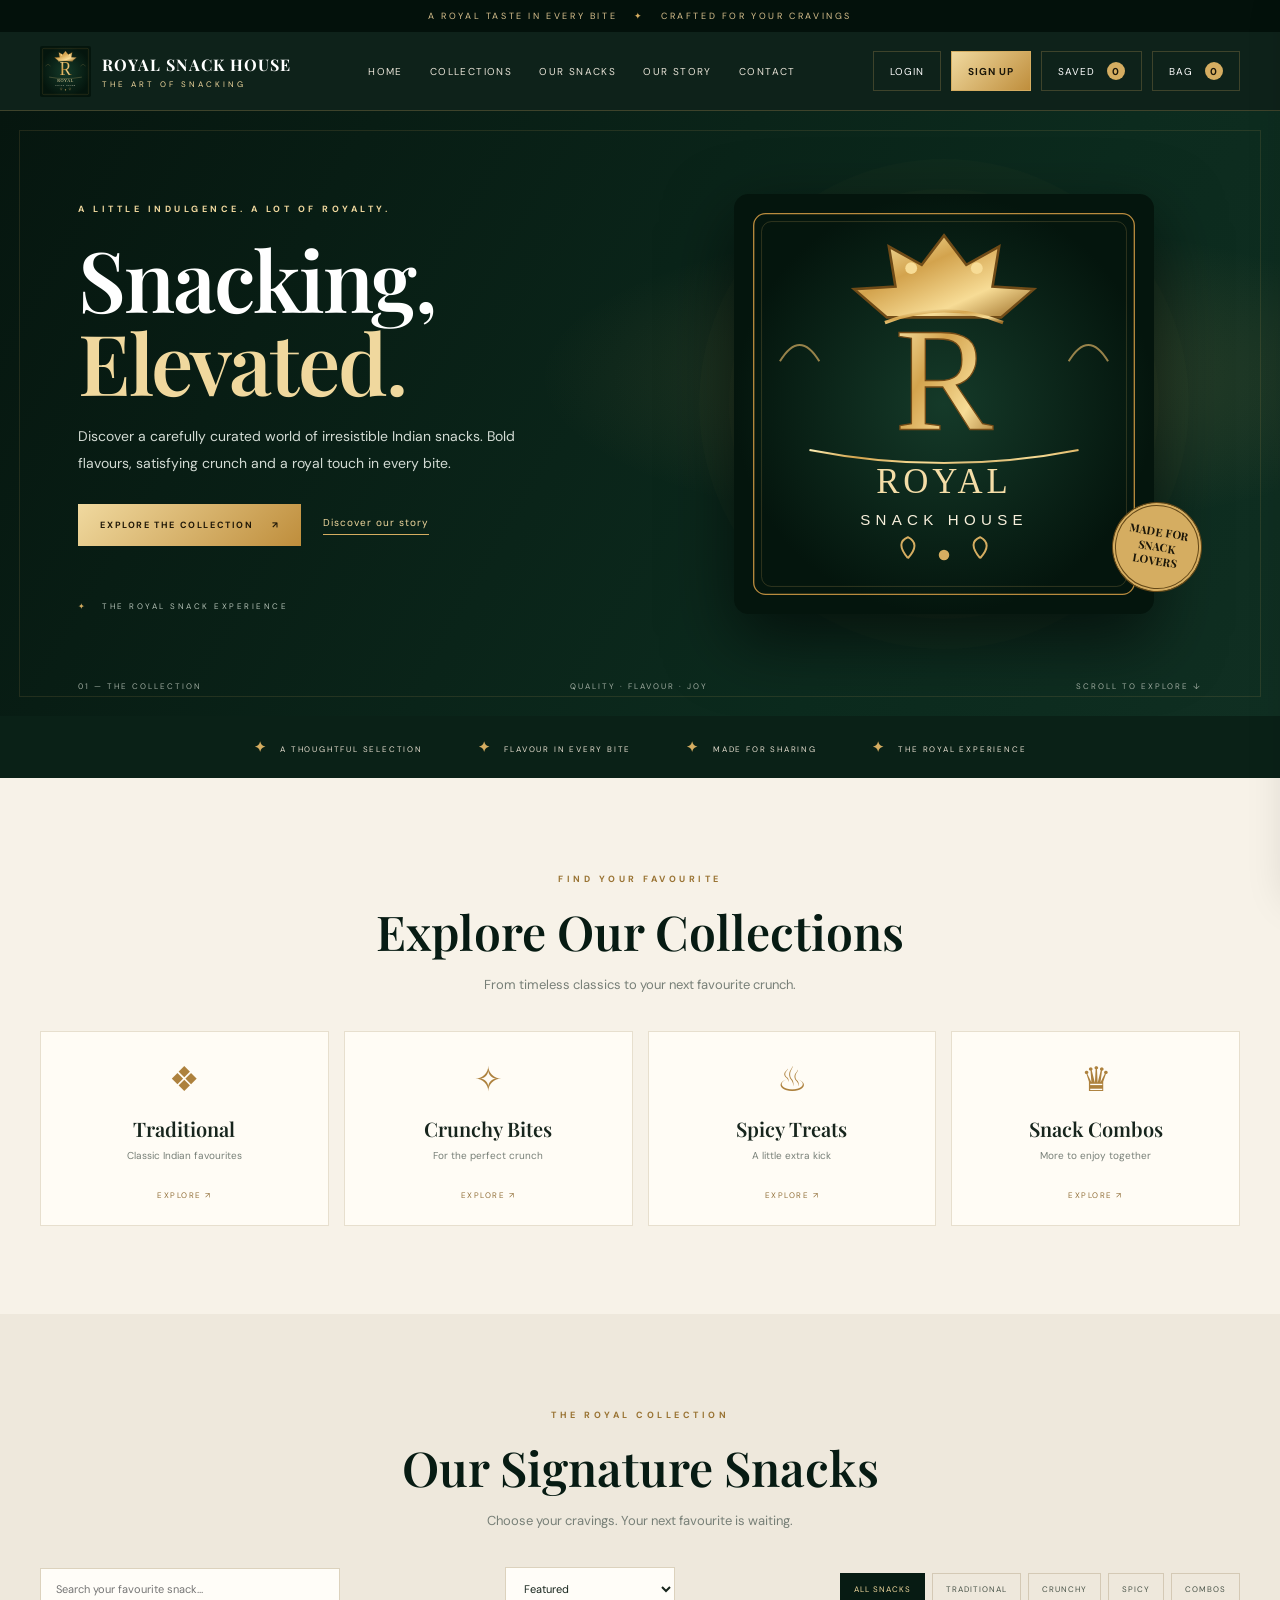
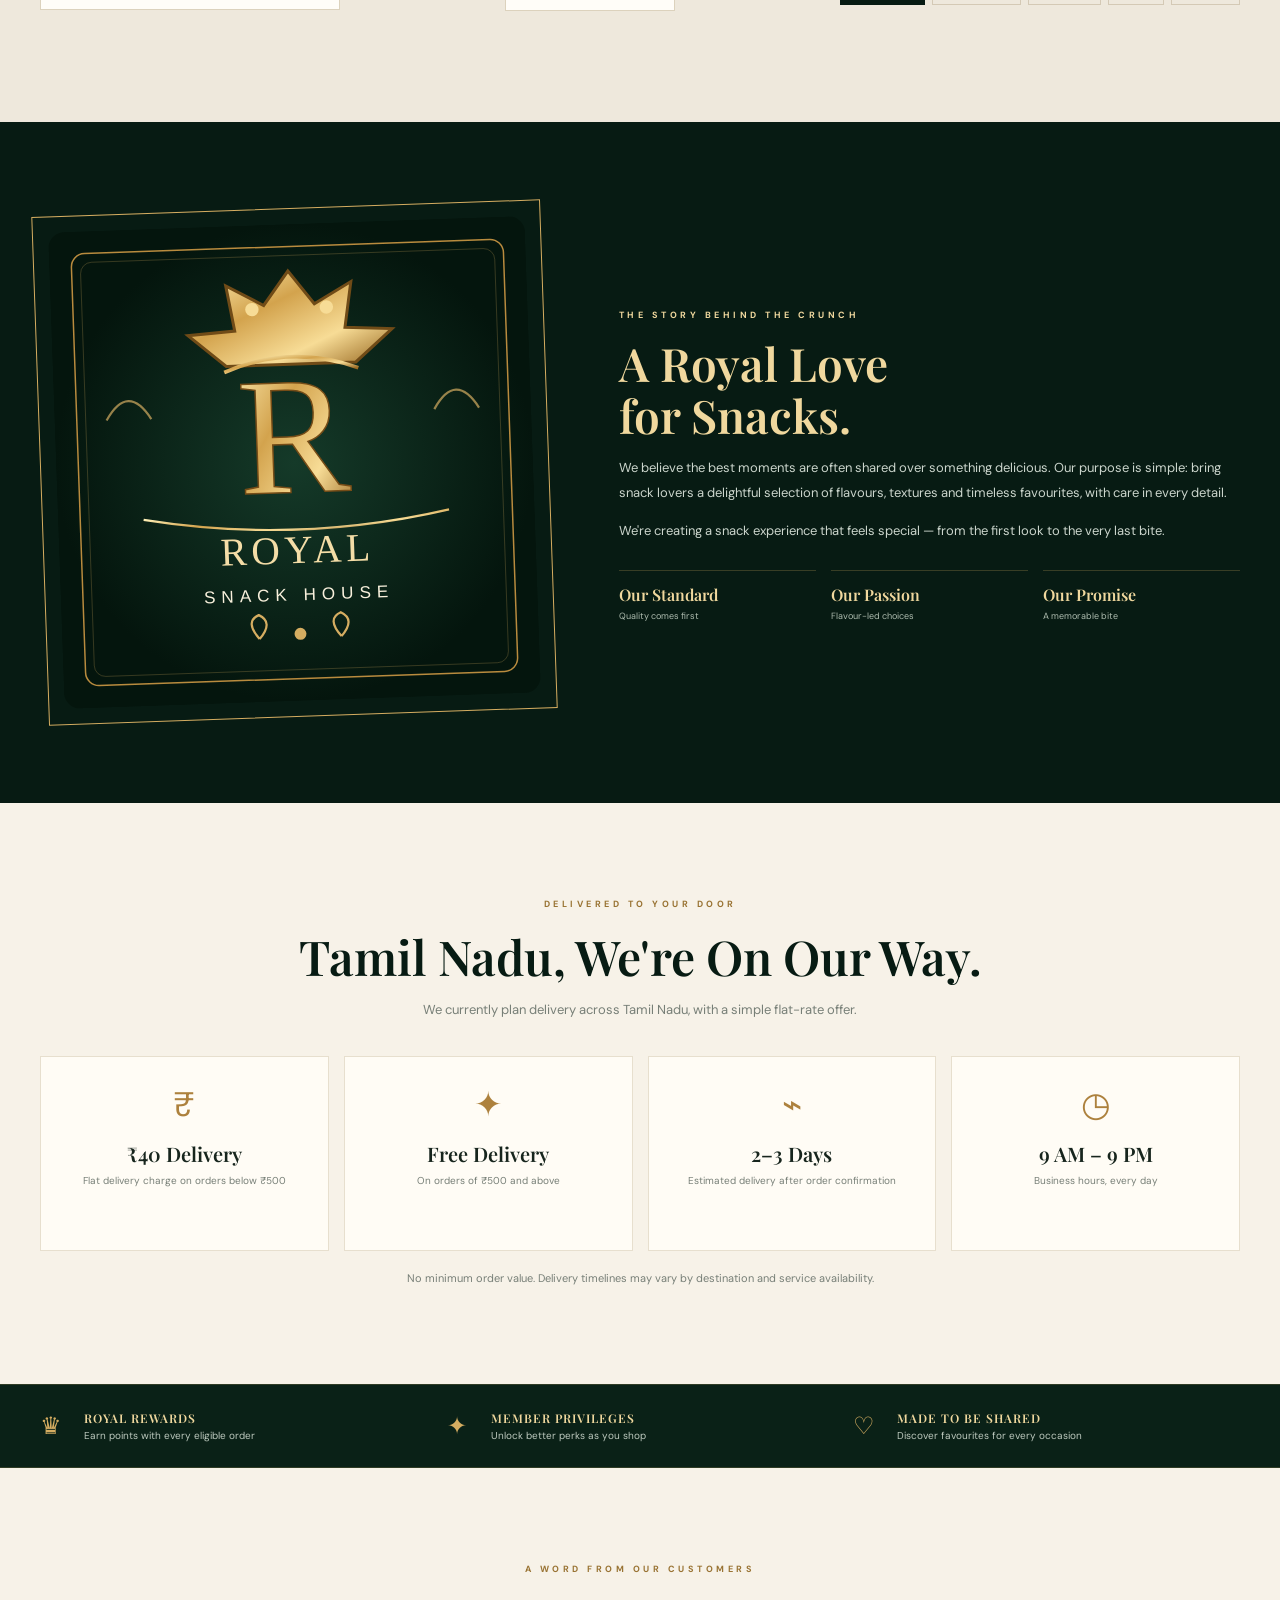
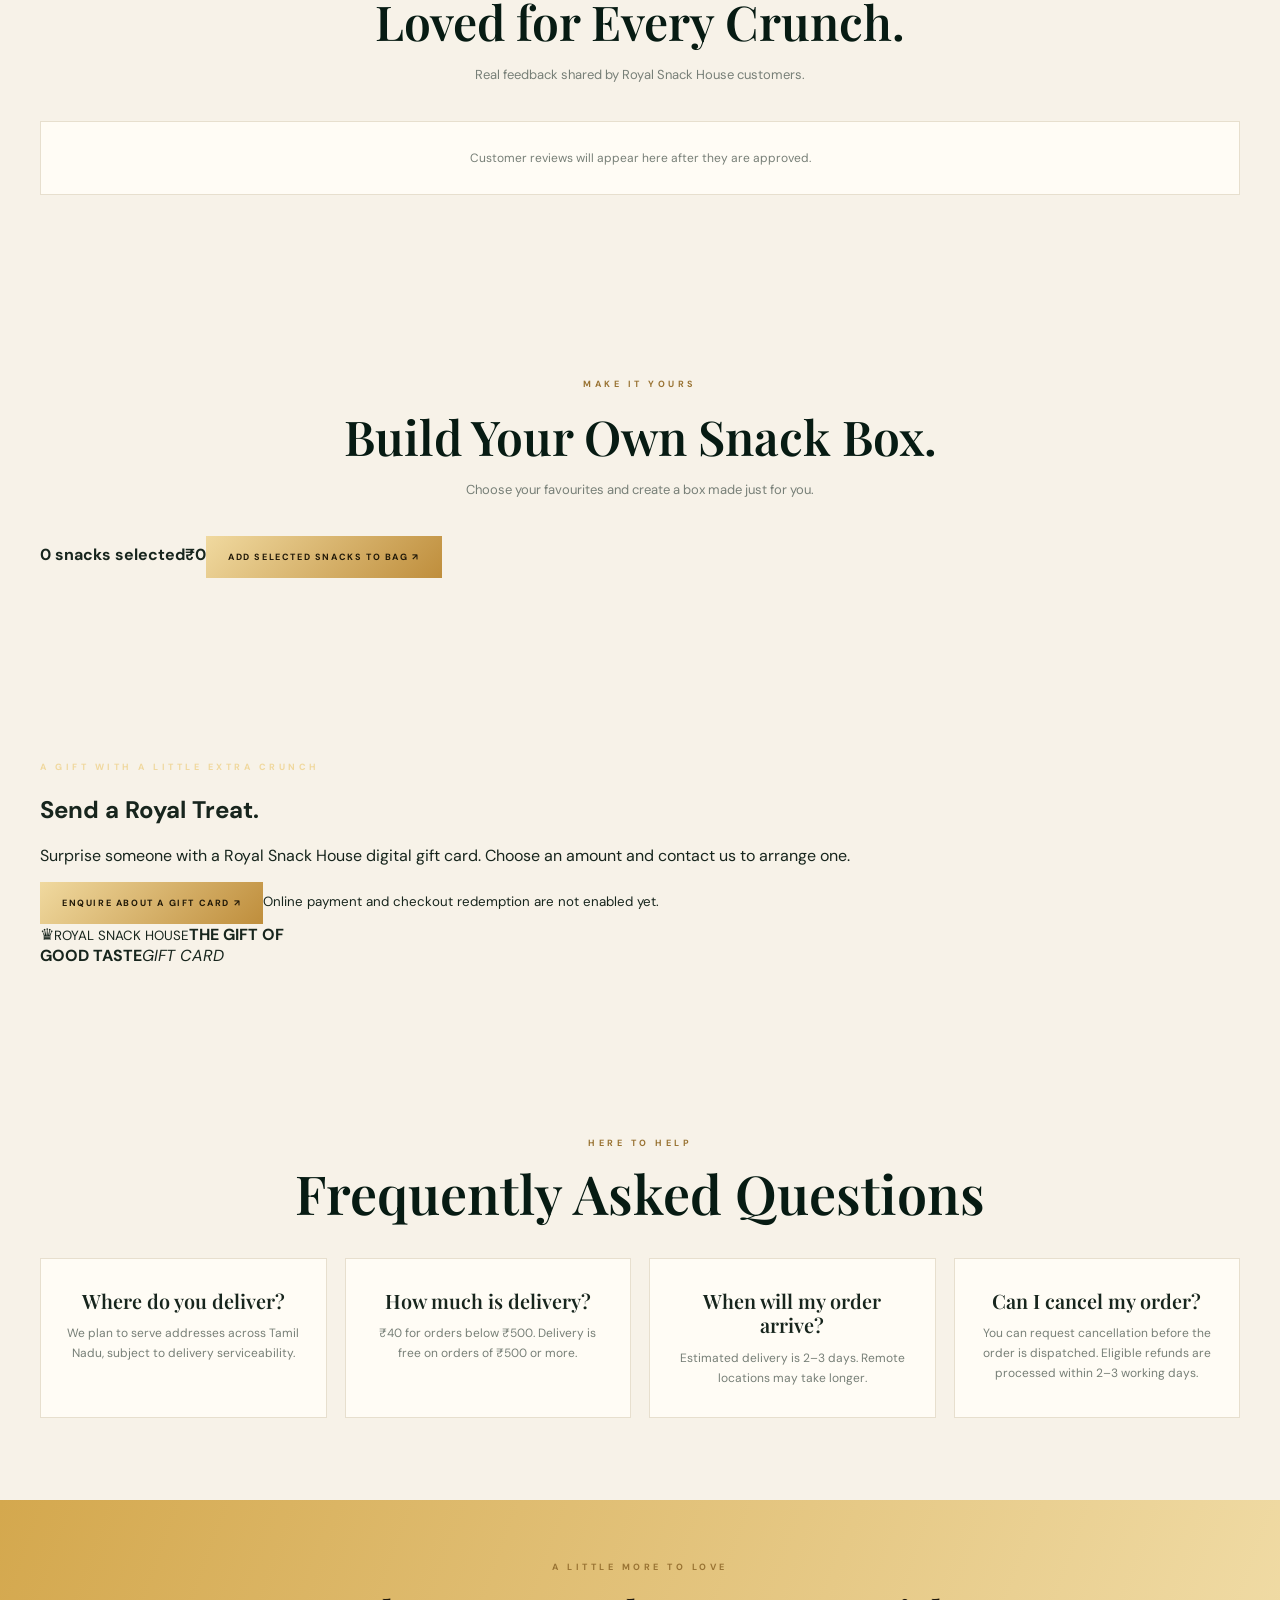
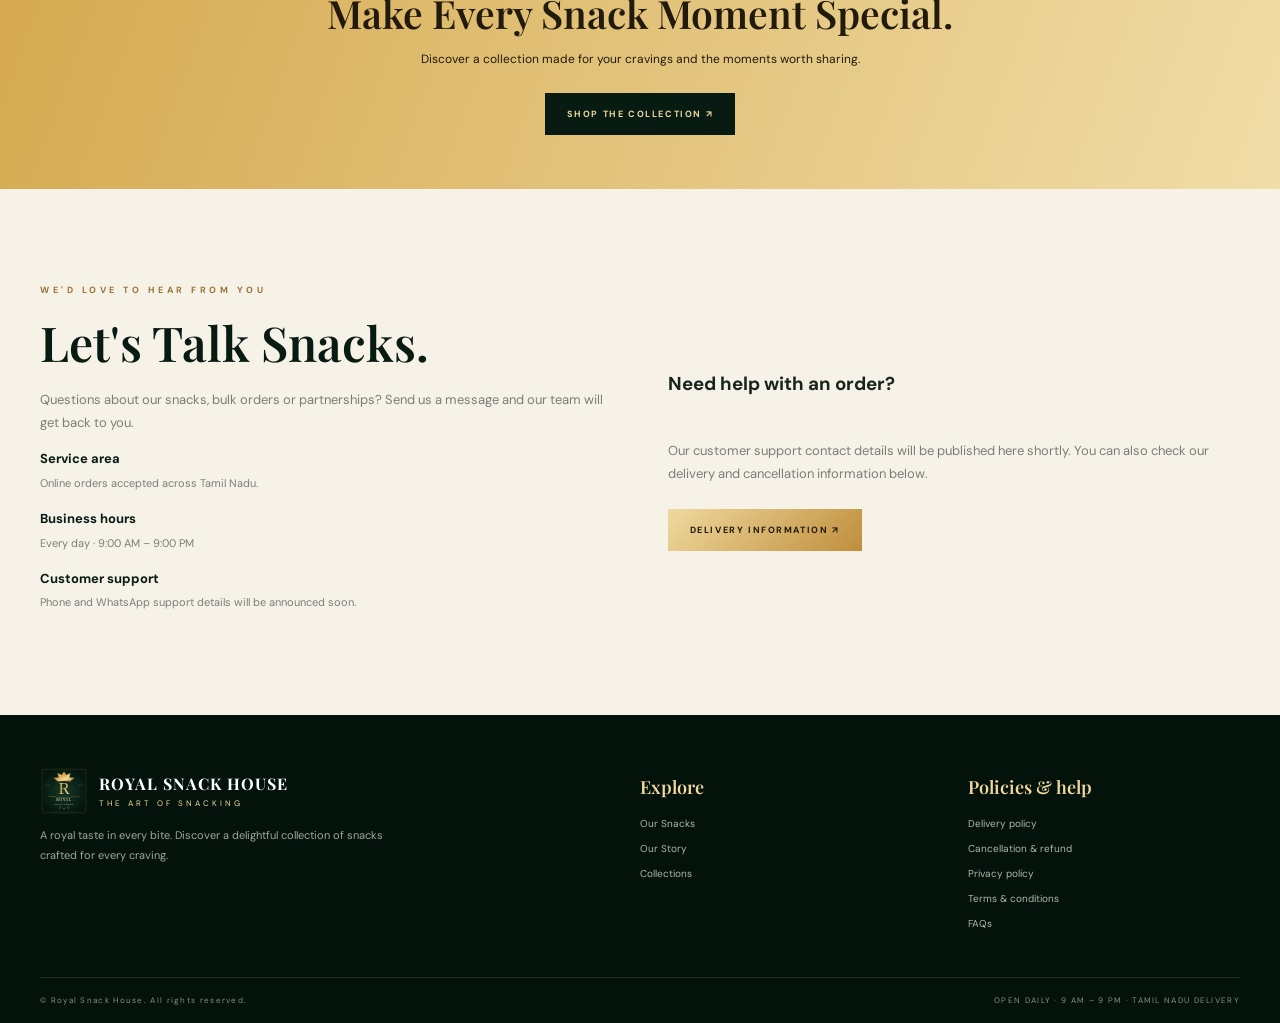
==== index.html @ e3723691 "Add custom snack box and digital gift card showcase" ====
<!DOCTYPE html>
<html lang="en"><head>
<meta charset="UTF-8"><meta name="viewport" content="width=device-width,initial-scale=1">
<meta name="theme-color" content="#071b13"><meta name="description" content="Royal Snack House brings a curated range of Indian snacks to customers across Tamil Nadu. ₹40 delivery, free above ₹500."><meta property="og:title" content="Royal Snack House | A Royal Taste in Every Bite"><meta property="og:description" content="Shop a royal selection of Indian snacks with delivery across Tamil Nadu."><meta property="og:type" content="website"><link rel="icon" href="assets/royal-snack-house-logo.svg" type="image/svg+xml">
<title>Royal Snack House | A Royal Taste in Every Bite</title>
<link rel="preconnect" href="https://fonts.googleapis.com"><link rel="preconnect" href="https://fonts.gstatic.com" crossorigin>
<link href="https://fonts.googleapis.com/css2?family=DM+Sans:wght@400;500;600;700&family=Playfair+Display:wght@500;600;700;800&display=swap" rel="stylesheet">
<link rel="stylesheet" href="style.css?v=20261125-premium1"></head><body>
<div class="announcement">A ROYAL TASTE IN EVERY BITE <span>✦</span> CRAFTED FOR YOUR CRAVINGS</div>
<header class="site-header"><nav class="nav shell">
<a class="brand" href="#home"><img src="assets/royal-snack-house-logo.svg" alt="Royal Snack House emblem"><span><b>ROYAL SNACK HOUSE</b><small>THE ART OF SNACKING</small></span></a>
<button class="menu-toggle" id="menuToggle" aria-label="Open menu">☰</button>
<div class="nav-links" id="navLinks"><a href="#home">Home</a><a href="#collections">Collections</a><a href="#shop">Our Snacks</a><a href="#story">Our Story</a><a href="#contact">Contact</a></div>
<div class="nav-tools"><button class="nav-btn" id="loginButton">Login</button><button class="nav-btn signup-nav-btn" id="signupButton">Sign up</button><button class="nav-btn" id="wishlistButton">Saved <i id="wishCount">0</i></button><button class="nav-btn" id="bagButton">Bag <i id="bagCount">0</i></button></div>
</nav></header>
<main>
<section class="hero" id="home"><div class="hero-frame"></div><div class="hero-content shell">
<div class="hero-copy"><span class="eyebrow">A little indulgence. A lot of royalty.</span><h1>Snacking,<br><em>Elevated.</em></h1><p>Discover a carefully curated world of irresistible Indian snacks. Bold flavours, satisfying crunch and a royal touch in every bite.</p><div class="hero-ctas"><a class="gold-button" href="#shop">Explore the collection <span>↗</span></a><a class="text-link" href="#story">Discover our story</a></div><div class="hero-note"><span>✦</span> THE ROYAL SNACK EXPERIENCE</div></div>
<div class="hero-art"><div class="art-halo"></div><img src="assets/royal-snack-house-logo.svg" alt="Royal Snack House premium gold emblem"><div class="round-stamp">MADE FOR<br>SNACK<br>LOVERS</div></div></div>
<div class="hero-bottom shell"><span>01 — THE COLLECTION</span><span>QUALITY · FLAVOUR · JOY</span><span>SCROLL TO EXPLORE ↓</span></div></section>
<div class="values"><div><b>✦</b> A THOUGHTFUL SELECTION</div><div><b>✦</b> FLAVOUR IN EVERY BITE</div><div><b>✦</b> MADE FOR SHARING</div><div><b>✦</b> THE ROYAL EXPERIENCE</div></div>
<section class="section shell" id="collections"><div class="section-heading"><span class="eyebrow dark">FIND YOUR FAVOURITE</span><h2>Explore Our Collections</h2><p>From timeless classics to your next favourite crunch.</p></div><div class="collection-grid">
<button class="collection-card" data-category="Traditional"><span class="collection-symbol">❖</span><b>Traditional</b><small>Classic Indian favourites</small><i>EXPLORE ↗</i></button>
<button class="collection-card" data-category="Crunchy"><span class="collection-symbol">✧</span><b>Crunchy Bites</b><small>For the perfect crunch</small><i>EXPLORE ↗</i></button>
<button class="collection-card" data-category="Spicy"><span class="collection-symbol">♨</span><b>Spicy Treats</b><small>A little extra kick</small><i>EXPLORE ↗</i></button>
<button class="collection-card" data-category="Combos"><span class="collection-symbol">♛</span><b>Snack Combos</b><small>More to enjoy together</small><i>EXPLORE ↗</i></button>
</div></section>
<section class="shop-section" id="shop"><div class="section shell"><div class="section-heading"><span class="eyebrow dark">THE ROYAL COLLECTION</span><h2>Our Signature Snacks</h2><p>Choose your cravings. Your next favourite is waiting.</p></div>
<div class="shop-controls"><input id="searchInput" type="search" placeholder="Search your favourite snack…" aria-label="Search snacks"><select id="sortProducts" class="sort-select" aria-label="Sort products"><option value="featured">Featured</option><option value="price-low">Price: low to high</option><option value="price-high">Price: high to low</option><option value="name">Name: A to Z</option></select><div class="filter-row"><button class="filter active" data-filter="All">All snacks</button><button class="filter" data-filter="Traditional">Traditional</button><button class="filter" data-filter="Crunchy">Crunchy</button><button class="filter" data-filter="Spicy">Spicy</button><button class="filter" data-filter="Combos">Combos</button></div></div><div class="product-grid" id="productGrid"></div></div></section>
<section class="story-section" id="story"><div class="story-inner shell"><div class="story-mark"><img src="assets/royal-snack-house-logo.svg" alt="Royal Snack House emblem"></div><div class="story-copy"><span class="eyebrow">THE STORY BEHIND THE CRUNCH</span><h2>A Royal Love<br>for Snacks.</h2><p>We believe the best moments are often shared over something delicious. Our purpose is simple: bring snack lovers a delightful selection of flavours, textures and timeless favourites, with care in every detail.</p><p>We're creating a snack experience that feels special — from the first look to the very last bite.</p><div class="promise-row"><div><b>Our Standard</b><small>Quality comes first</small></div><div><b>Our Passion</b><small>Flavour-led choices</small></div><div><b>Our Promise</b><small>A memorable bite</small></div></div></div></div></section>
<section class="section shell" id="delivery"><div class="section-heading"><span class="eyebrow dark">DELIVERED TO YOUR DOOR</span><h2>Tamil Nadu, We're On Our Way.</h2><p>We currently plan delivery across Tamil Nadu, with a simple flat-rate offer.</p></div><div class="collection-grid"><article class="collection-card"><span class="collection-symbol">₹</span><b>₹40 Delivery</b><small>Flat delivery charge on orders below ₹500</small></article><article class="collection-card"><span class="collection-symbol">✦</span><b>Free Delivery</b><small>On orders of ₹500 and above</small></article><article class="collection-card"><span class="collection-symbol">⌁</span><b>2–3 Days</b><small>Estimated delivery after order confirmation</small></article><article class="collection-card"><span class="collection-symbol">◷</span><b>9 AM – 9 PM</b><small>Business hours, every day</small></article></div><p style="text-align:center;color:#777f77;font-size:11px;margin-top:20px">No minimum order value. Delivery timelines may vary by destination and service availability.</p></section>
<section class="royal-perks"><div class="shell royal-perks-inner"><div><span>♛</span><b>ROYAL REWARDS</b><small>Earn points with every eligible order</small></div><div><span>✦</span><b>MEMBER PRIVILEGES</b><small>Unlock better perks as you shop</small></div><div><span>♡</span><b>MADE TO BE SHARED</b><small>Discover favourites for every occasion</small></div></div></section>
<section class="section shell" id="customer-love"><div class="section-heading"><span class="eyebrow dark">A WORD FROM OUR CUSTOMERS</span><h2>Loved for Every Crunch.</h2><p>Real feedback shared by Royal Snack House customers.</p></div><div id="homeReviews" class="home-reviews"><article class="home-review-empty">Customer reviews will appear here after they are approved.</article></div></section>
<section class="section shell growth-section" id="build-box"><div class="section-heading"><span class="eyebrow dark">MAKE IT YOURS</span><h2>Build Your Own Snack Box.</h2><p>Choose your favourites and create a box made just for you.</p></div><div id="boxChoices" class="builder-products"></div><div class="builder-summary"><b id="boxCount">0 snacks selected</b><strong id="boxTotal">₹0</strong><button id="addCustomBox" class="gold-button" type="button">Add selected snacks to bag ↗</button></div></section><section class="section shell growth-section" id="gift-cards"><div class="gift-card-banner"><div><span class="eyebrow">A GIFT WITH A LITTLE EXTRA CRUNCH</span><h2>Send a Royal Treat.</h2><p>Surprise someone with a Royal Snack House digital gift card. Choose an amount and contact us to arrange one.</p><a class="gold-button" href="#contact">Enquire about a gift card ↗</a><small>Online payment and checkout redemption are not enabled yet.</small></div><div class="gift-card-art"><span>♛</span><small>ROYAL SNACK HOUSE</small><b>THE GIFT OF<br>GOOD TASTE</b><i>GIFT CARD</i></div></div></section><section class="section shell" id="faq"><div class="section-heading"><span class="eyebrow dark">HERE TO HELP</span><h2>Frequently Asked Questions</h2></div><div class="collection-grid"><article class="collection-card"><b>Where do you deliver?</b><small>We plan to serve addresses across Tamil Nadu, subject to delivery serviceability.</small></article><article class="collection-card"><b>How much is delivery?</b><small>₹40 for orders below ₹500. Delivery is free on orders of ₹500 or more.</small></article><article class="collection-card"><b>When will my order arrive?</b><small>Estimated delivery is 2–3 days. Remote locations may take longer.</small></article><article class="collection-card"><b>Can I cancel my order?</b><small>You can request cancellation before the order is dispatched. Eligible refunds are processed within 2–3 working days.</small></article></div></section>
<section class="gold-banner"><span class="eyebrow dark">A LITTLE MORE TO LOVE</span><h2>Make Every Snack Moment Special.</h2><p>Discover a collection made for your cravings and the moments worth sharing.</p><a class="dark-button" href="#shop">Shop the collection ↗</a></section>
<section class="section shell contact-section" id="contact"><div><span class="eyebrow dark">WE'D LOVE TO HEAR FROM YOU</span><h2>Let's Talk Snacks.</h2><p>Questions about our snacks, bulk orders or partnerships? Send us a message and our team will get back to you.</p><p class="contact-detail"><b>Service area</b><br><span>Online orders accepted across Tamil Nadu.</span></p><p class="contact-detail"><b>Business hours</b><br><span>Every day · 9:00 AM – 9:00 PM</span></p><p class="contact-detail"><b>Customer support</b><br><span>Phone and WhatsApp support details will be announced soon.</span></p></div>
<div class="contact-form"><h3>Need help with an order?</h3><p>Our customer support contact details will be published here shortly. You can also check our delivery and cancellation information below.</p><a class="gold-button" href="delivery-policy.html">Delivery information ↗</a></div></section>
</main>
<footer class="footer"><div class="footer-inner shell"><div><a class="brand footer-brand" href="#home"><img src="assets/royal-snack-house-logo.svg" alt=""><span><b>ROYAL SNACK HOUSE</b><small>THE ART OF SNACKING</small></span></a><p>A royal taste in every bite. Discover a delightful collection of snacks crafted for every craving.</p></div><div><h3>Explore</h3><a href="#shop">Our Snacks</a><a href="#story">Our Story</a><a href="#collections">Collections</a></div><div><h3>Policies & help</h3><a href="delivery-policy.html">Delivery policy</a><a href="cancellation-refund.html">Cancellation & refund</a><a href="privacy-policy.html">Privacy policy</a><a href="terms.html">Terms & conditions</a><a href="#faq">FAQs</a></div></div><div class="copyright shell"><span>© <span id="year"></span> Royal Snack House. All rights reserved.</span><span>OPEN DAILY · 9 AM – 9 PM · TAMIL NADU DELIVERY</span></div></footer>
<div class="backdrop" id="backdrop"></div><aside class="cart-drawer" id="cartDrawer" aria-label="Shopping bag"><div class="drawer-head"><h2>Your Shopping Bag</h2><button id="closeCart" class="close-btn" aria-label="Close cart">×</button></div><div id="cartItems"></div><div class="cart-total"><span>Subtotal + delivery</span><b id="cartTotal">₹0</b></div><p id="deliveryEstimate" class="checkout-delivery-note">Delivery calculated at checkout.</p><form id="checkoutForm" class="checkout-form"><h3>Delivery details</h3><input name="customerName" placeholder="Full name" required><input name="phone" placeholder="Mobile number" required><textarea name="address" placeholder="Delivery address"></textarea><input type="hidden" name="delivery" value="Delivery"><p class="checkout-delivery-note">Delivery: ₹40 below ₹500 · Free from ₹500 · Estimated 2–3 days</p><label>Coupon code (optional)<input name="couponCode" id="checkoutCouponCode" placeholder="Enter coupon code"></label><div class="coupon-assist"><button type="button" class="portal-btn light" id="applyBestCoupon">Apply best available offer</button><small id="couponAssistMessage" role="status">We’ll check active offers against your basket.</small></div><button class="gold-button" type="submit">Place order ↗</button><small>Secure order confirmation · Cash on delivery / store pickup. Online payments can be connected separately.</small></form></aside>
<div class="toast" id="toast" role="status"></div><aside class="wishlist-drawer" id="wishlistDrawer" aria-label="Saved snacks"><div class="drawer-head"><h2>Your Saved Snacks</h2><button id="closeWishlist" class="close-btn" aria-label="Close">×</button></div><div id="wishlistItems"></div></aside><div class="quick-view-overlay" id="quickView" aria-hidden="true"><section class="quick-view-card" role="dialog" aria-modal="true"><button type="button" id="closeQuickView" class="quick-view-close" aria-label="Close">×</button><img id="quickViewImage" alt=""><div><span id="quickViewCategory" class="product-category"></span><h2 id="quickViewName"></h2><p id="quickViewDescription"></p><b id="quickViewPrice"></b><button type="button" id="quickViewAdd" class="gold-button">Add to bag ↗</button></div></section></div>
<div class="login-overlay" id="loginOverlay" aria-hidden="true"><form class="store-login-card" id="storeLoginForm"><button type="button" class="login-close" id="closeLogin" aria-label="Close">×</button><div class="login-crest">♛</div><small>ROYAL SNACK HOUSE</small><h2 id="authHeading">Welcome back.</h2><p id="authSubheading">Sign in to continue.</p><div class="auth-tabs"><button type="button" class="auth-tab active" id="showSignIn">Sign in</button><button type="button" class="auth-tab" id="showSignUp">Create account</button></div><label id="authNameWrap" hidden>Full name<input id="storeLoginName" type="text" autocomplete="name" placeholder="Your name"></label><label>Email address<input id="storeLoginEmail" type="email" autocomplete="username" required></label><label>Password<input id="storeLoginPassword" type="password" autocomplete="current-password" minlength="8" required></label><button class="gold-button" type="submit" id="storeLoginSubmit">Sign in ↗</button><button type="button" class="auth-link" id="forgotPassword">Forgot password?</button><div id="storeLoginError" role="alert"></div><small class="auth-terms">By continuing, you agree to use your account responsibly.</small></form></div><script type="module" src="script.js?v=20261125-premium1"></script><script type="module" src="enhancements.js?v=20261125-premium1"></script></body></html>
---- style.css ----
:root{--forest:#071b13;--forest2:#0e2b1f;--gold:#d5ad61;--gold-light:#f0d89e;--cream:#f7f2e8;--ink:#17251d;--muted:#777f77;--line:rgba(213,173,97,.24);--serif:"Playfair Display",Georgia,serif;--sans:"DM Sans",Arial,sans-serif}*{box-sizing:border-box}html{scroll-behavior:smooth}body{margin:0;background:var(--cream);color:var(--ink);font-family:var(--sans)}button,input,textarea,select{font:inherit}button{cursor:pointer}a{color:inherit;text-decoration:none}.shell{width:min(1200px,calc(100% - 48px));margin:auto}.announcement{background:#03110b;color:#d9c18e;text-align:center;padding:10px;font-size:9px;letter-spacing:2.6px}.announcement span{color:var(--gold);padding:0 12px}.site-header{position:sticky;top:0;z-index:20;background:rgba(7,27,19,.97);border-bottom:1px solid var(--line);backdrop-filter:blur(14px)}.nav{height:78px;display:flex;align-items:center;justify-content:space-between;gap:25px}.brand{display:flex;align-items:center;gap:11px;color:#fff}.brand img{width:51px;height:51px;object-fit:contain}.brand b{display:block;font:700 16px var(--serif);letter-spacing:1px}.brand small{display:block;color:var(--gold-light);font-size:8px;letter-spacing:3px;margin-top:4px}.nav-links{display:flex;gap:27px}.nav-links a{font-size:10px;letter-spacing:1.4px;text-transform:uppercase;color:#e7e2d6;transition:.2s}.nav-links a:hover{color:var(--gold-light)}.nav-tools{display:flex;gap:10px}.nav-btn,.menu-toggle{background:transparent;border:1px solid var(--line);color:white;padding:10px 16px;font-size:10px;letter-spacing:1px;text-transform:uppercase}.nav-btn i{display:inline-grid;place-items:center;width:18px;height:18px;border-radius:50%;background:var(--gold);color:#1b1609;font-style:normal;font-weight:700;margin-left:8px}.menu-toggle{display:none}.hero{position:relative;overflow:hidden;background:radial-gradient(ellipse at 77% 44%,rgba(213,173,97,.18),transparent 32%),linear-gradient(120deg,#06160f,#0c2b1e 70%,#102f22);color:#fff}.hero-frame{position:absolute;inset:19px;border:1px solid rgba(213,173,97,.13);pointer-events:none}.hero-content{min-height:570px;display:grid;grid-template-columns:1.05fr .95fr;gap:40px;align-items:center;padding:65px 3% 50px;position:relative}.eyebrow{font-size:9px;letter-spacing:3.5px;font-weight:700;color:var(--gold-light);text-transform:uppercase}.eyebrow.dark{color:#997333}.hero h1{font:600 clamp(54px,7vw,84px)/.99 var(--serif);letter-spacing:-2px;margin:20px 0}.hero h1 em{color:var(--gold-light);font-style:normal}.hero-copy>p{max-width:485px;color:#d3dbd4;font-size:14px;line-height:1.9;margin-bottom:28px}.hero-ctas{display:flex;align-items:center;gap:22px;flex-wrap:wrap}.gold-button,.dark-button{display:inline-flex;align-items:center;justify-content:center;gap:18px;padding:15px 22px;border:0;background:linear-gradient(135deg,#f0d99f,#bf8e3c);color:#211908;font-size:9px;font-weight:700;letter-spacing:1.6px;text-transform:uppercase;transition:.25s}.gold-button:hover,.dark-button:hover{transform:translateY(-3px);box-shadow:0 12px 24px #0003}.text-link{font-size:10px;color:var(--gold-light);letter-spacing:1px;border-bottom:1px solid var(--gold);padding:0 0 5px}.hero-note{margin-top:55px;color:#b3c0b5;font-size:8px;letter-spacing:2.5px}.hero-note span{color:var(--gold);margin-right:10px}.hero-art{position:relative;display:grid;place-items:center;min-height:420px}.art-halo{position:absolute;width:380px;height:380px;border:1px solid rgba(213,173,97,.25);border-radius:50%;box-shadow:0 0 0 25px rgba(213,173,97,.025),0 0 0 55px rgba(213,173,97,.02)}.hero-art img{position:relative;width:min(100%,420px);filter:drop-shadow(0 25px 34px #0009)}.round-stamp{position:absolute;right:0;bottom:22px;display:grid;place-content:center;text-align:center;width:90px;height:90px;border-radius:50%;background:var(--gold);color:#1b1609;border:4px double #644817;font:700 11px/1.35 var(--serif);transform:rotate(9deg)}.hero-bottom{position:relative;z-index:1;display:flex;justify-content:space-between;padding:0 3% 25px;color:#9da99e;font-size:8px;letter-spacing:2px}.values{display:flex;justify-content:center;gap:55px;flex-wrap:wrap;padding:22px 20px;background:#0a2117;color:#e5decf}.values div{font-size:8px;letter-spacing:1.8px}.values b{color:var(--gold);font-size:14px;margin-right:9px}.section{padding-top:88px;padding-bottom:88px}.section-heading{text-align:center;margin-bottom:38px}.section-heading h2,.contact-section h2{font:600 clamp(34px,4vw,48px) var(--serif);color:var(--forest);margin:12px 0}.section-heading p{color:var(--muted);font-size:13px}.collection-grid{display:grid;grid-template-columns:repeat(4,1fr);gap:15px}.collection-card{background:#fffcf5;border:1px solid #e7dfce;min-height:195px;padding:25px 16px;text-align:center;display:flex;flex-direction:column;align-items:center;transition:.25s;color:var(--ink)}.collection-card:hover{transform:translateY(-6px);box-shadow:0 20px 45px #1a23161c;border-color:var(--gold)}.collection-symbol{font-size:34px;color:#ad813d;margin-bottom:13px}.collection-card b{font:600 20px var(--serif)}.collection-card small{font-size:10px;color:var(--muted);margin-top:7px}.collection-card i{font-style:normal;color:#92703a;font-size:8px;letter-spacing:1.5px;margin-top:auto;padding-top:17px}.shop-section{background:#eee8dc}.shop-controls{display:flex;justify-content:space-between;align-items:center;gap:15px;margin-bottom:23px;flex-wrap:wrap}.shop-controls input{width:min(300px,100%);padding:13px 15px;background:#fffdf8;border:1px solid #dcd2bd;outline:none;font-size:11px}.filter-row{display:flex;gap:7px;flex-wrap:wrap}.filter{padding:10px 13px;background:transparent;border:1px solid #d4c9b5;color:#485348;font-size:8px;letter-spacing:1px;text-transform:uppercase}.filter.active,.filter:hover{background:var(--forest);color:var(--gold-light);border-color:var(--forest)}.product-grid{display:grid;grid-template-columns:repeat(4,1fr);gap:16px}.product-card{background:#fffdf8;border:1px solid #e5ddce;transition:.25s;overflow:hidden}.product-card:hover{transform:translateY(-5px);box-shadow:0 18px 40px #1a23161b}.product-photo{height:190px;background:#e6ddca;position:relative;overflow:hidden}.product-photo img{width:100%;height:100%;object-fit:cover;transition:.5s}.product-card:hover .product-photo img{transform:scale(1.06)}.product-tag{position:absolute;top:12px;left:12px;background:var(--forest);color:var(--gold-light);padding:7px 9px;font-size:8px;letter-spacing:1px;text-transform:uppercase}.product-info{padding:15px}.product-category{color:#9a773b;font-size:8px;letter-spacing:1.5px;text-transform:uppercase}.product-info h3{font:600 19px var(--serif);margin:7px 0}.product-info p{font-size:10px;color:var(--muted);line-height:1.6;min-height:32px}.product-bottom{display:flex;justify-content:space-between;align-items:center;margin-top:13px}.product-price{font-weight:700;color:var(--forest);font-size:15px}.add-button{width:34px;height:34px;border:0;background:var(--forest);color:var(--gold-light);font-size:21px}.add-button:hover{background:#1b4933}.no-products{grid-column:1/-1;text-align:center;padding:45px;color:var(--muted)}.story-section{background:var(--forest);color:#fff}.story-inner{display:grid;grid-template-columns:.9fr 1.1fr;gap:70px;align-items:center;padding-top:86px;padding-bottom:86px}.story-mark{border:1px solid var(--gold);padding:15px;transform:rotate(-2deg)}.story-mark img{display:block;width:100%}.story-copy h2{font:600 46px/1.12 var(--serif);color:var(--gold-light);margin:15px 0}.story-copy p{font-size:13px;line-height:1.9;color:#cbd5cc}.promise-row{display:grid;grid-template-columns:repeat(3,1fr);gap:15px;margin-top:27px}.promise-row div{border-top:1px solid var(--line);padding-top:13px}.promise-row b{display:block;font:600 16px var(--serif);color:var(--gold-light)}.promise-row small{display:block;color:#aebcaf;font-size:9px;margin-top:5px}.gold-banner{text-align:center;background:linear-gradient(110deg,#d4a84e,#f1dda8);padding:54px 20px;color:#211a0d}.gold-banner h2{font:600 clamp(27px,4vw,39px) var(--serif);margin:12px 0}.gold-banner p{font-size:12px}.dark-button{background:var(--forest);color:var(--gold-light);margin-top:14px}.contact-section{display:grid;grid-template-columns:1fr 1fr;gap:55px;align-items:center}.contact-section h2{margin-bottom:14px}.contact-section>div>p{font-size:13px;color:var(--muted);line-height:1.8}.contact-detail b{color:var(--forest)}.contact-detail span{font-size:11px}.contact-form{display:grid;gap:11px}.contact-form input,.contact-form textarea,.checkout-form input,.checkout-form textarea,.checkout-form select{width:100%;padding:14px;border:1px solid #ddd4c3;background:#fffdf8;outline:none;font-size:11px}.contact-form textarea,.checkout-form textarea{min-height:100px;resize:vertical}.contact-form .gold-button,.checkout-form .gold-button{width:max-content}.footer{background:#03120b;color:#c5c9be;padding:52px 0 18px}.footer-inner{display:grid;grid-template-columns:2fr 1fr 1fr;gap:55px}.footer-brand img{width:48px;height:48px}.footer-inner p{max-width:350px;color:#9da99f;font-size:11px;line-height:1.8}.footer h3{font:600 18px var(--serif);color:var(--gold-light);margin-top:8px}.footer-inner>div>a:not(.brand){display:block;color:#adb7ad;font-size:10px;margin:12px 0}.copyright{border-top:1px solid #ffffff1c;margin-top:35px;padding-top:17px;display:flex;justify-content:space-between;gap:12px;flex-wrap:wrap;font-size:8px;letter-spacing:1.3px;color:#839085}.backdrop{position:fixed;inset:0;background:#0009;z-index:40;opacity:0;pointer-events:none;transition:.25s}.backdrop.show{opacity:1;pointer-events:auto}.cart-drawer{position:fixed;right:0;top:0;height:100%;width:min(430px,100%);z-index:41;background:#fbf6ec;padding:24px;overflow:auto;transform:translateX(105%);transition:.3s}.cart-drawer.show{transform:translateX(0)}.drawer-head{display:flex;align-items:center;justify-content:space-between;border-bottom:1px solid #ddd2bc;padding-bottom:15px}.drawer-head h2{font:600 25px var(--serif);margin:0}.close-btn{border:0;background:transparent;font-size:27px}.cart-line{display:grid;grid-template-columns:60px 1fr auto;align-items:center;gap:12px;padding:15px 0;border-bottom:1px solid #e3dacb}.cart-line img{width:60px;height:60px;object-fit:cover}.cart-line h4{font:600 15px var(--serif);margin:0 0 5px}.cart-line small{font-size:10px;color:var(--muted)}.qty-controls{display:flex;align-items:center;gap:9px;margin-top:7px}.qty-controls button{width:22px;height:22px;background:#fff;border:1px solid #d9cfbc}.cart-total{display:flex;justify-content:space-between;padding:20px 0;font-size:16px}.checkout-form{display:grid;gap:10px}.checkout-form h3{font:600 20px var(--serif);margin:7px 0}.checkout-form small{font-size:9px;line-height:1.6;color:var(--muted)}.checkout-form .gold-button{width:100%}.empty-cart{text-align:center;padding:35px 10px;color:var(--muted);font-size:12px}.toast{position:fixed;z-index:80;bottom:22px;left:50%;transform:translate(-50%,20px);background:var(--forest);color:var(--gold-light);padding:13px 20px;font-size:11px;opacity:0;pointer-events:none;transition:.25s;max-width:90%;text-align:center}.toast.show{opacity:1;transform:translate(-50%,0)}@media(max-width:900px){.nav-links{gap:14px}.nav-links a{font-size:8px}.hero-content{min-height:500px}.product-grid{grid-template-columns:repeat(2,1fr)}.values{gap:18px 30px}.story-inner{gap:35px}}@media(max-width:650px){.shell{width:calc(100% - 34px)}.nav{height:69px}.brand img{width:43px;height:43px}.brand b{font-size:13px}.brand small{font-size:7px}.menu-toggle{display:block;margin-left:auto}.nav-links{display:none;position:absolute;top:69px;left:0;right:0;background:var(--forest);padding:20px 24px;flex-direction:column;border-top:1px solid var(--line)}.nav-links.open{display:flex}.nav-links a{font-size:10px;padding:5px}.nav-btn{padding:9px 10px}.hero-content{grid-template-columns:1fr;text-align:center;padding:58px 3% 36px;gap:18px}.hero h1{font-size:58px}.hero-copy>p{font-size:12px;margin:0 auto 23px}.hero-ctas{justify-content:center}.hero-note{margin-top:32px}.hero-art{min-height:280px}.hero-art img{width:min(80%,300px)}.art-halo{width:240px;height:240px}.round-stamp{width:72px;height:72px;font-size:9px;right:8%}.hero-bottom{font-size:6px;padding-bottom:18px}.values{gap:14px 20px}.values div{font-size:7px}.section{padding-top:62px;padding-bottom:62px}.collection-grid{grid-template-columns:repeat(2,1fr);gap:10px}.collection-card{min-height:165px;padding:18px 8px}.collection-card b{font-size:17px}.collection-card small{font-size:9px}.shop-controls{align-items:stretch}.shop-controls input{width:100%}.filter-row{gap:5px}.filter{padding:9px 10px;font-size:7px}.product-grid{gap:10px}.product-photo{height:140px}.product-info{padding:11px}.product-info h3{font-size:16px}.product-info p{font-size:9px}.product-price{font-size:13px}.story-inner{grid-template-columns:1fr;padding-top:62px;padding-bottom:62px;gap:35px}.story-mark{max-width:340px;margin:auto}.story-copy h2{font-size:38px}.promise-row{gap:8px}.promise-row b{font-size:13px}.promise-row small{font-size:8px}.contact-section{grid-template-columns:1fr;gap:25px}.footer-inner{grid-template-columns:1fr;gap:18px}.copyright{font-size:7px}.cart-drawer{padding:18px}}
.login-overlay{position:fixed;inset:0;z-index:100;background:#020b08d9;display:none;place-items:center;padding:20px}.login-overlay.open{display:grid}.store-login-card{position:relative;width:min(420px,100%);background:#f8f2e7;padding:38px;box-shadow:0 25px 80px #0008;display:grid;gap:13px}.store-login-card small{color:#987239;letter-spacing:3px;font-size:9px;text-align:center}.store-login-card h2{font:600 34px var(--serif);color:var(--forest);text-align:center;margin:0}.store-login-card p{text-align:center;color:var(--muted);font-size:12px;margin:0 0 10px}.login-crest{text-align:center;color:#b78a42;font-size:35px}.store-login-card label{display:grid;gap:6px;font-size:11px;color:var(--forest);font-weight:700}.store-login-card input{padding:13px;border:1px solid #d9cfbc;background:#fff;outline:none}.store-login-card .gold-button{width:100%;margin-top:5px}.login-close{position:absolute;right:14px;top:10px;border:0;background:transparent;font-size:27px;color:var(--forest)}#storeLoginError{font-size:11px;color:#a12b2b;min-height:18px;text-align:center}@media(max-width:650px){.nav-tools{margin-left:0}.nav-btn{font-size:8px;padding:8px 9px}.store-login-card{padding:30px 24px}}

.auth-tabs{display:grid;grid-template-columns:1fr 1fr;gap:6px;background:#e9e0d0;padding:5px;margin:3px 0 8px}.auth-tab{border:0;background:transparent;padding:10px;color:#5e665e;font-size:10px;font-weight:700}.auth-tab.active{background:var(--forest);color:var(--gold-light)}.auth-link{border:0;background:transparent;color:#8a672e;text-decoration:underline;font-size:10px;padding:5px;cursor:pointer}.auth-terms{letter-spacing:.4px!important;color:#8b8b80!important;font-size:8px!important;line-height:1.5;text-align:center}.store-login-card label[hidden]{display:none!important}.auth-tab:focus-visible,.auth-link:focus-visible{outline:2px solid #b78a42;outline-offset:2px}

/* Extra shopping features */

.sort-select{padding:13px 14px;border:1px solid #dcd2bd;background:#fffdf8;color:var(--ink);font-size:11px;min-width:170px}
.product-photo{position:relative}
.wish-toggle{position:absolute;right:11px;top:11px;width:34px;height:34px;border:0;border-radius:50%;background:#fffdf2;color:#8d2e31;font-size:20px;line-height:1}
.wish-toggle.saved{background:#8d2e31;color:#fff}
.product-actions{display:flex;align-items:center;gap:8px}
.details-button{border:1px solid #d8c9ac;background:transparent;color:#6d542b;padding:8px 10px;font-size:9px;letter-spacing:.7px;text-transform:uppercase}
.details-button:hover{background:#f1e7d2}
.wishlist-drawer{position:fixed;z-index:42;right:0;top:0;height:100%;width:min(390px,100%);background:#fbf6ec;padding:24px;overflow:auto;transform:translateX(105%);transition:.3s;box-shadow:-12px 0 40px #0002}
.wishlist-drawer.show{transform:translateX(0)}
.qty-controls button[data-wish-remove],.qty-controls button[data-wish-add]{width:auto;height:auto;padding:5px 8px;font-size:9px}
.quick-view-overlay{position:fixed;inset:0;z-index:90;background:#020b08d9;display:none;place-items:center;padding:20px}
.quick-view-overlay.open{display:grid}
.quick-view-card{position:relative;width:min(760px,100%);background:#fbf6ec;display:grid;grid-template-columns:1fr 1fr;gap:28px;padding:30px;align-items:center}
.quick-view-card>img{width:100%;aspect-ratio:1/1;object-fit:cover}
.quick-view-card h2{font:600 32px var(--serif);color:var(--forest);margin:12px 0}
.quick-view-card p{color:var(--muted);font-size:13px;line-height:1.7}
.quick-view-card>div>b{display:block;font-size:20px;margin:20px 0;color:var(--forest)}
.quick-view-close{position:absolute;right:12px;top:8px;border:0;background:transparent;font-size:28px;color:var(--forest)}
@media(max-width:650px){.sort-select{width:100%}.quick-view-card{grid-template-columns:1fr;gap:15px;padding:22px}.quick-view-card>img{max-height:220px}.quick-view-card h2{font-size:25px}.wishlist-drawer{padding:18px}}

/* Mobile-first navigation and sign-up polish */
.signup-nav-btn{background:linear-gradient(135deg,#f0d99f,#bf8e3c);border-color:#d5ad61;color:#1b1609;font-weight:700}
.login-overlay{overflow-y:auto;align-items:center}
.store-login-card{max-height:calc(100dvh - 32px);overflow-y:auto;border-radius:18px}
.store-login-card input{width:100%;min-height:46px;border-radius:8px;font-size:16px}
.store-login-card .gold-button{min-height:48px;border-radius:9px;font-size:11px}
.auth-tab{min-height:42px;border-radius:7px}
@media(max-width:650px){
 .nav{height:auto;min-height:68px;display:grid;grid-template-columns:minmax(0,1fr) auto;gap:8px 10px;padding-top:9px;padding-bottom:9px}
 .brand{min-width:0;gap:7px}.brand img{width:37px;height:37px}.brand b{font-size:11px;letter-spacing:.6px}.brand small{font-size:6px;letter-spacing:1.8px}
 .menu-toggle{grid-column:2;grid-row:1;min-height:38px;padding:7px 11px}
 .nav-links{top:100%;padding:15px 20px;gap:12px;box-shadow:0 14px 25px #0003}
 .nav-tools{grid-column:1/-1;grid-row:2;display:grid;grid-template-columns:repeat(4,minmax(0,1fr));gap:6px;width:100%}
 .nav-btn{min-width:0;min-height:38px;padding:8px 4px;font-size:8px;letter-spacing:.35px;white-space:nowrap}
 .nav-btn i{width:15px;height:15px;font-size:8px;margin-left:3px}
 .hero-content{padding-top:45px}
 .hero h1{font-size:clamp(48px,13vw,62px)}
 .hero-copy>p{max-width:34rem;font-size:13px;line-height:1.75}
 .hero-ctas{gap:14px}
 .gold-button,.dark-button{min-height:46px;padding:14px 17px;font-size:9px}
 .collection-grid{gap:9px}
 .collection-card{min-height:150px}
 .shop-controls{display:grid;grid-template-columns:1fr 1fr;gap:10px}
 .shop-controls input{grid-column:1/-1;width:100%;min-height:45px;font-size:16px}
 .sort-select{width:100%;min-width:0;min-height:43px;font-size:12px}
 .filter-row{grid-column:1/-1;display:flex;overflow-x:auto;flex-wrap:nowrap;padding-bottom:5px;scrollbar-width:thin}
 .filter{flex:0 0 auto;min-height:36px;font-size:8px}
 .product-grid{grid-template-columns:repeat(2,minmax(0,1fr));gap:9px}
 .product-photo{height:auto;aspect-ratio:1/1}
 .product-info{padding:10px}
 .product-info h3{font-size:16px;line-height:1.2}
 .product-info p{font-size:10px;min-height:48px}
 .product-bottom{gap:6px;align-items:center}
 .product-actions{gap:5px}
 .details-button{padding:7px 6px;font-size:8px}
 .add-button{width:32px;height:32px;flex:0 0 32px}
 .values{display:grid;grid-template-columns:1fr 1fr;text-align:center;gap:12px;padding:18px 12px}
 .values div{font-size:7px;letter-spacing:1px}
 .section{padding-top:54px;padding-bottom:54px}
 .section-heading{margin-bottom:26px}
 .section-heading p{font-size:12px;line-height:1.6}
 .story-copy h2{font-size:35px}
 .promise-row{grid-template-columns:1fr 1fr}
 .contact-form input,.contact-form textarea,.checkout-form input,.checkout-form textarea,.checkout-form select{font-size:16px;min-height:46px}
 .cart-drawer,.wishlist-drawer{width:100%;padding:18px 16px}
 .login-overlay{padding:12px;place-items:center}
 .store-login-card{width:min(100%,430px);padding:27px 20px;gap:11px}
 .store-login-card h2{font-size:29px}
 .auth-terms{font-size:8px!important}
 .quick-view-card{width:min(100%,430px);max-height:calc(100dvh - 24px);overflow:auto}
 .footer-inner{gap:22px}
}
@media(max-width:380px){
 .brand b{font-size:10px}
 .nav-tools{grid-template-columns:repeat(4,minmax(0,1fr))}
 .nav-btn{font-size:7px;padding-inline:2px}
 .product-info h3{font-size:14px}
 .product-info p{font-size:9px}
 .details-button{font-size:7px}
}


/* Royal Snack House — refined authentication experience */
.login-overlay{z-index:120;background:rgba(3,12,8,.78);backdrop-filter:blur(12px);-webkit-backdrop-filter:blur(12px);padding:22px}
.store-login-card{width:min(440px,100%);padding:42px 38px 30px;border:1px solid rgba(190,151,82,.42);border-radius:20px;background:linear-gradient(155deg,#fffdf8 0%,#f4eddf 100%);box-shadow:0 32px 100px rgba(0,0,0,.42);gap:14px;animation:authCardIn .24s ease-out}
@keyframes authCardIn{from{opacity:0;transform:translateY(12px) scale(.985)}to{opacity:1;transform:translateY(0) scale(1)}}
.login-crest{width:58px;height:58px;margin:0 auto 2px;display:grid;place-items:center;border:1px solid #c49a55;border-radius:50%;background:#102b20;color:#e5c27d;font-size:29px;box-shadow:0 0 0 6px rgba(196,154,85,.12)}
.store-login-card>small:first-of-type{letter-spacing:3.5px;font-weight:700}
.store-login-card h2{font-size:clamp(29px,5vw,35px);letter-spacing:-.6px}
.store-login-card p{line-height:1.65}
.store-login-card label{gap:8px;font-size:10px;letter-spacing:.5px;text-transform:uppercase}
.store-login-card input{width:100%;min-height:48px;padding:13px 14px;border:1px solid #d9cfbc;border-radius:9px;background:rgba(255,255,255,.82);font:500 14px var(--sans);color:var(--ink);transition:border-color .2s,box-shadow .2s}
.store-login-card input:focus{border-color:#b68a43;box-shadow:0 0 0 3px rgba(182,138,67,.14);outline:none}
.auth-tabs{border:1px solid #e2d7c3;border-radius:11px;background:#eee6d7;padding:4px}
.auth-tab{border-radius:8px;padding:12px;font-size:10px;letter-spacing:.5px}
.auth-tab.active{background:linear-gradient(135deg,#173c2b,#071b13);box-shadow:0 3px 10px #071b1322}
.store-login-card .gold-button{min-height:49px;border-radius:9px;font-size:10px;letter-spacing:1.4px}
.auth-link{justify-self:center;padding:8px 12px}
.login-close{width:34px;height:34px;right:12px;top:12px;border-radius:50%;color:#526154;transition:background .2s}
.login-close:hover{background:#e9dfcc}
#storeLoginError{line-height:1.5;overflow-wrap:anywhere}
.store-login-card .auth-terms{margin-top:2px}
@media(max-width:480px){.login-overlay{padding:12px}.store-login-card{padding:34px 22px 24px;border-radius:16px;gap:12px}.store-login-card h2{font-size:29px}}


/* FAQ section: content-led cards with balanced spacing */
#faq{padding-top:76px;padding-bottom:82px}
#faq .section-heading{margin-bottom:34px}
#faq .section-heading h2{font-size:clamp(36px,4.2vw,58px);line-height:1.12}
#faq .collection-grid{grid-template-columns:repeat(4,minmax(0,1fr));gap:18px;align-items:stretch}
#faq .collection-card{min-height:0;height:100%;padding:30px 22px 28px;justify-content:flex-start;gap:11px}
#faq .collection-card b{font-size:clamp(18px,1.55vw,23px);line-height:1.25}
#faq .collection-card small{font-size:12px;line-height:1.65;margin-top:0;max-width:290px}
@media(max-width:900px){
 #faq .collection-grid{grid-template-columns:repeat(2,minmax(0,1fr))}
 #faq .collection-card{padding:26px 18px}
}
@media(max-width:560px){
 #faq{padding-top:54px;padding-bottom:58px}
 #faq .section-heading{margin-bottom:24px}
 #faq .section-heading h2{font-size:34px}
 #faq .collection-grid{grid-template-columns:1fr;gap:12px}
 #faq .collection-card{padding:22px 18px;min-height:0}
 #faq .collection-card b{font-size:20px}
 #faq .collection-card small{font-size:12px;line-height:1.6}
}

/* Royal House premium shopping, rewards and social proof */
.coupon-assist{display:grid;gap:7px}.coupon-assist small{font-size:10px;color:#92703a;line-height:1.5}
.royal-perks{background:#0a2117;color:#f4ead4;border-top:1px solid #d5ad6130;border-bottom:1px solid #d5ad6130}
.royal-perks-inner{display:grid;grid-template-columns:repeat(3,1fr);gap:20px;padding:25px 0}
.royal-perks-inner>div{display:grid;grid-template-columns:34px 1fr;column-gap:10px;align-items:center}
.royal-perks-inner span{grid-row:span 2;color:#d5ad61;font-size:24px}
.royal-perks-inner b{font:600 12px var(--serif);letter-spacing:1px;color:#f0d89e}
.royal-perks-inner small{font-size:10px;color:#bdc9be;margin-top:3px}
.home-reviews{display:grid;grid-template-columns:repeat(3,minmax(0,1fr));gap:16px}
.home-review{background:#fffcf5;border:1px solid #e7dfce;padding:24px;min-height:175px}
.home-review .stars{color:#a77b35;letter-spacing:3px;font-size:13px}
.home-review h3{font:600 18px var(--serif);margin:10px 0 7px;color:var(--forest)}
.home-review p{font-size:12px;line-height:1.7;color:var(--muted);margin:0}
.home-review small{display:block;margin-top:14px;color:#92703a;font-size:9px;letter-spacing:1px;text-transform:uppercase}
.home-review-empty{grid-column:1/-1;text-align:center;padding:28px;background:#fffcf5;border:1px solid #e7dfce;color:var(--muted);font-size:12px}
@media(max-width:760px){.royal-perks-inner{grid-template-columns:1fr;gap:14px;padding:20px 0}.home-reviews{grid-template-columns:1fr}.home-review{min-height:0}}
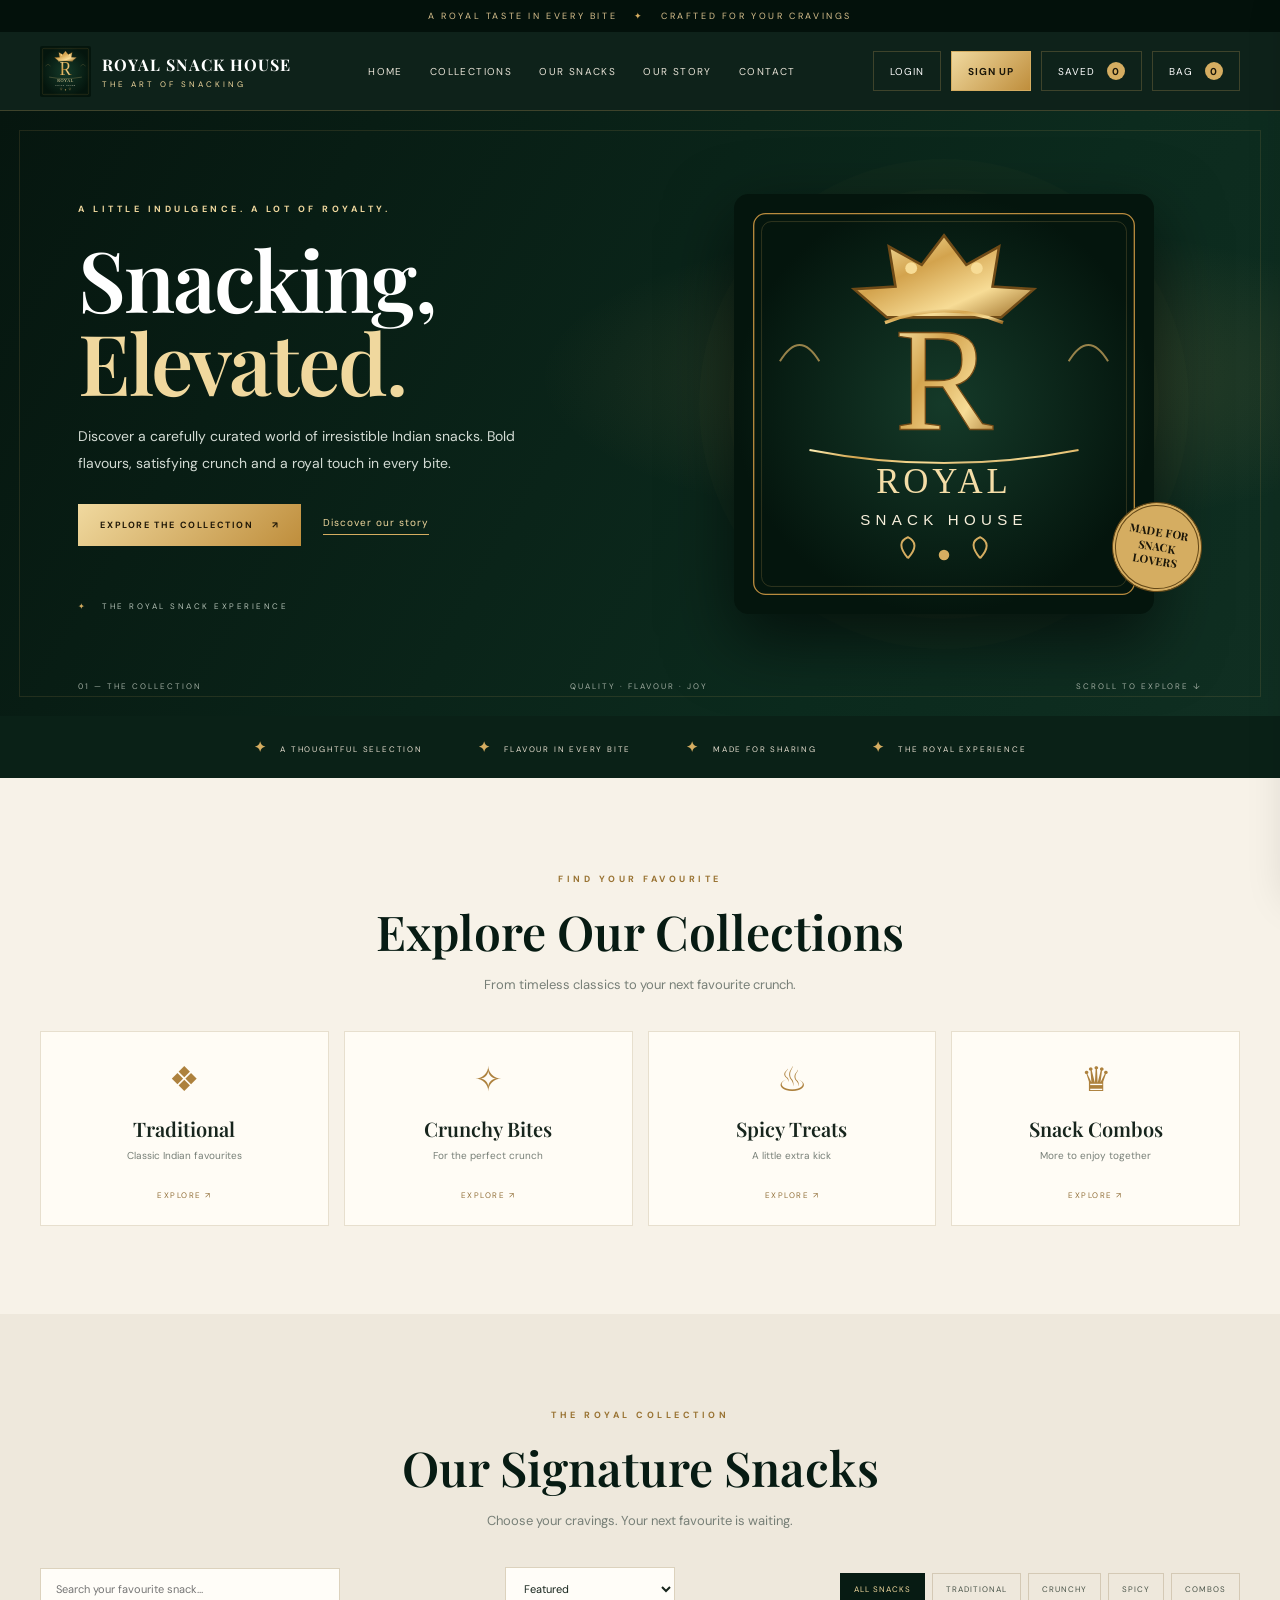
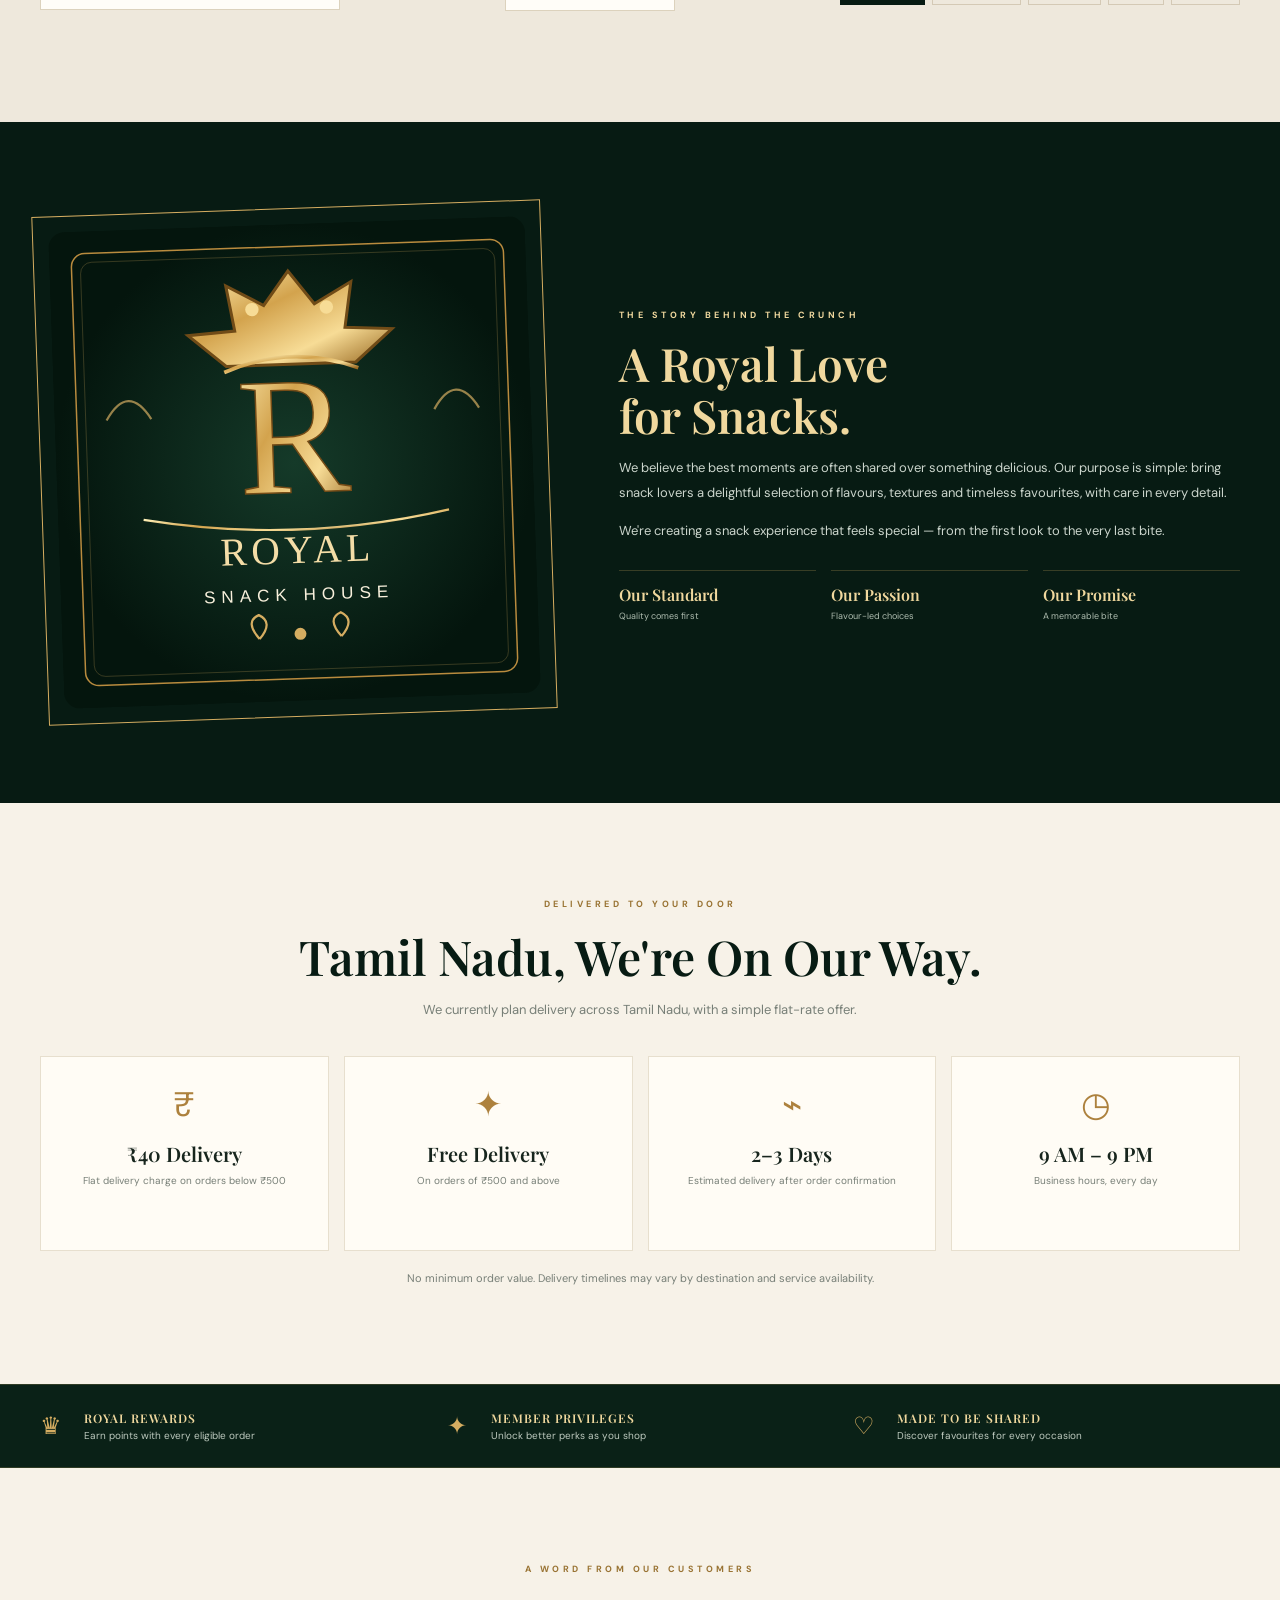
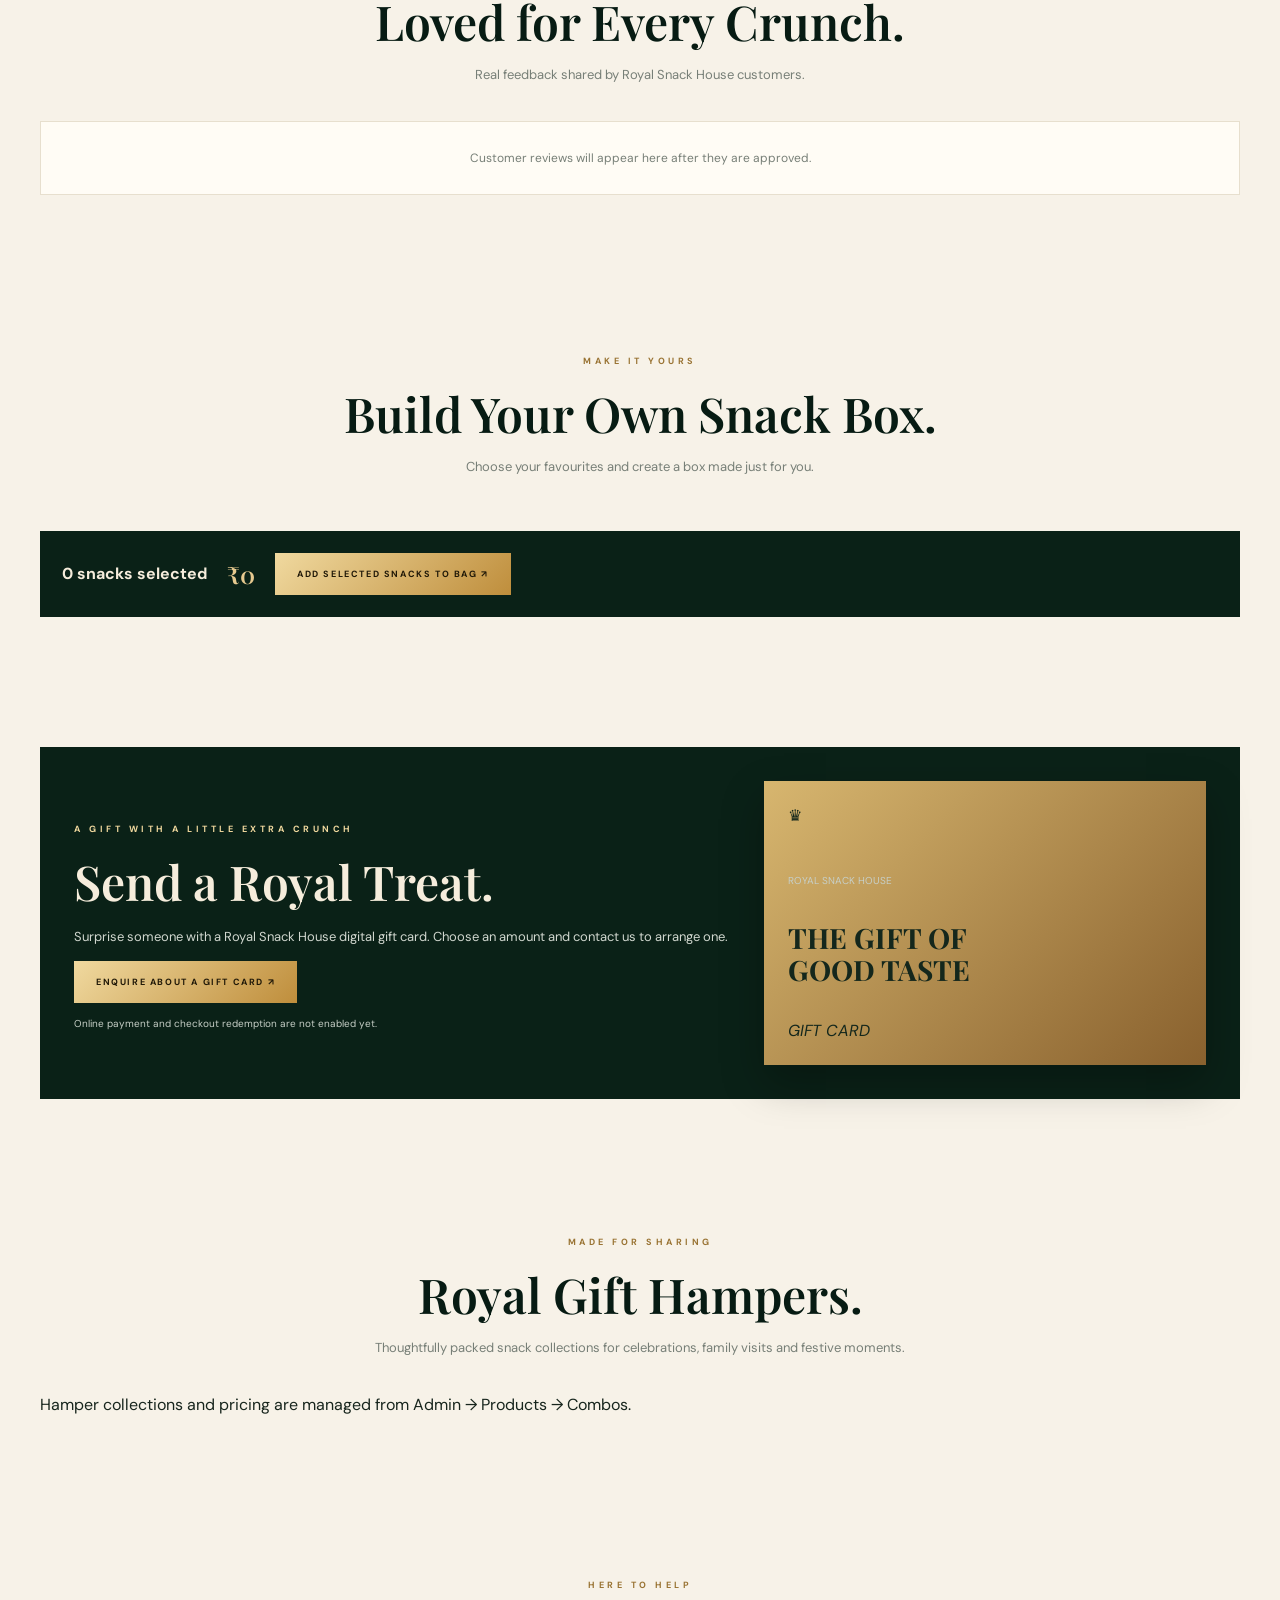
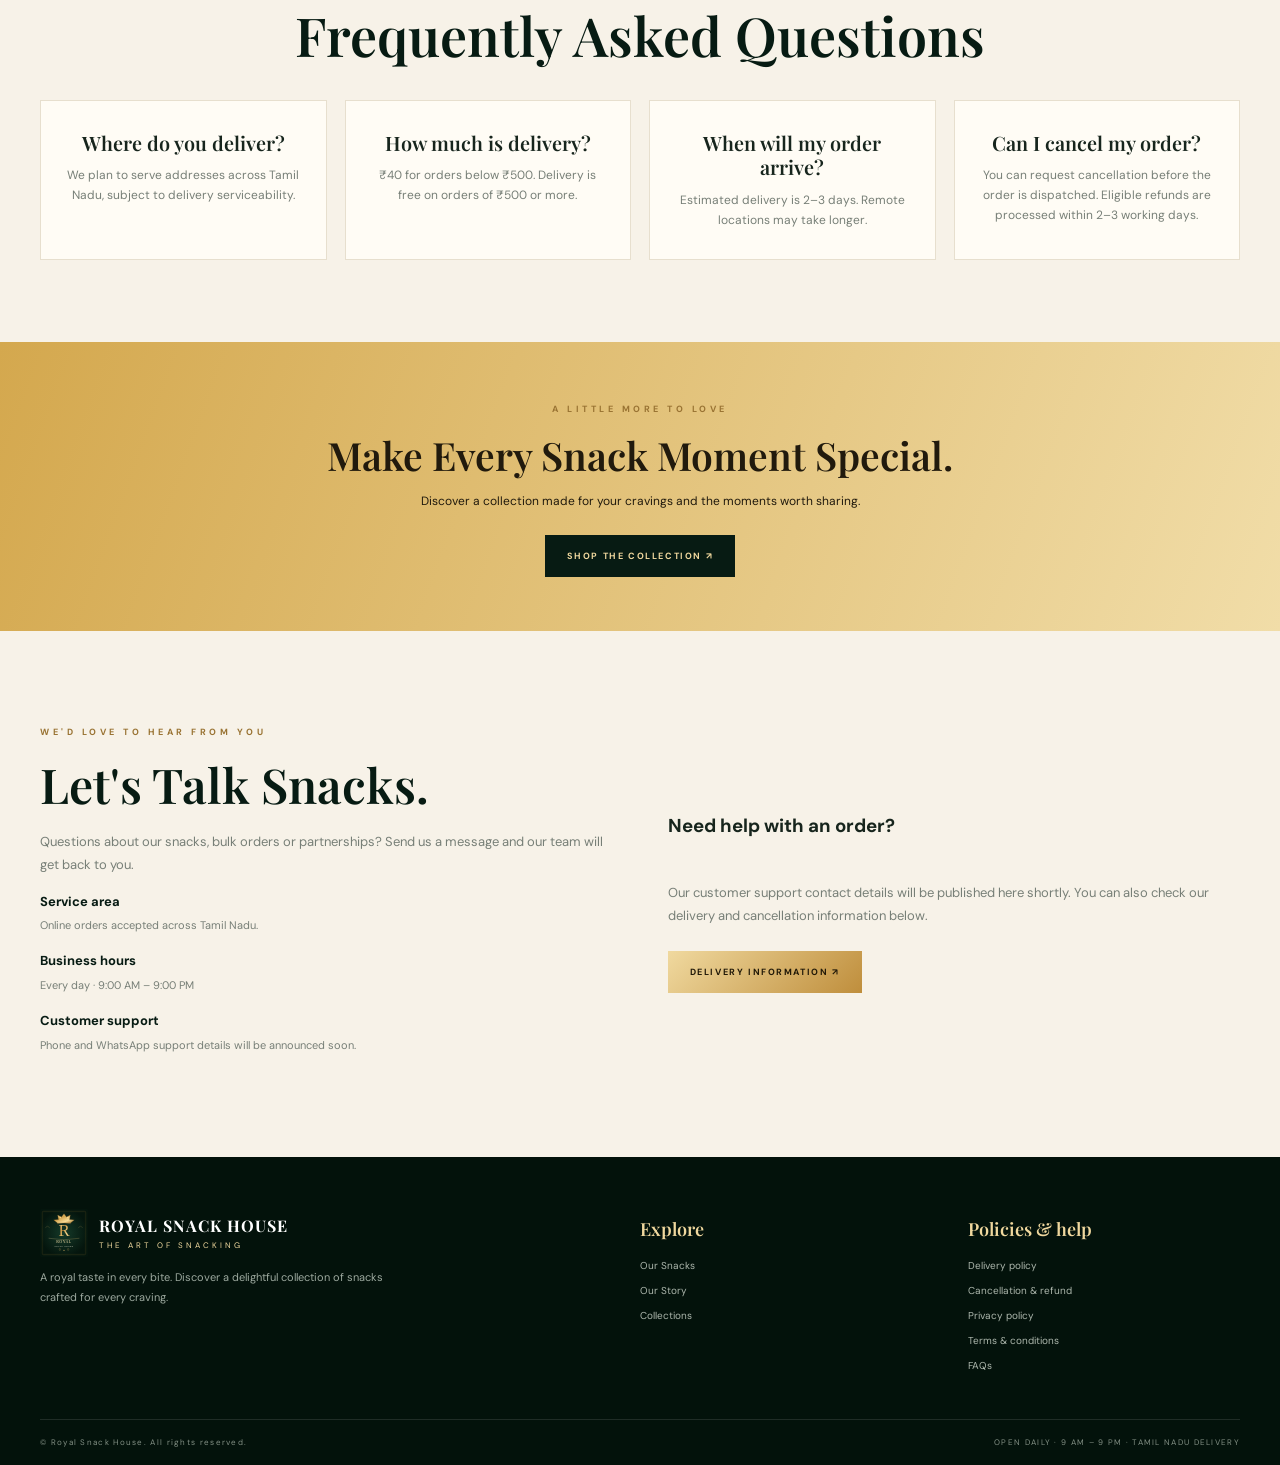
==== commit 801a3853: "Add Royal Gift Hampers showcase" ====
--- a/index.html
+++ b/index.html
@@ -31,7 +31,7 @@
 <section class="section shell" id="delivery"><div class="section-heading"><span class="eyebrow dark">DELIVERED TO YOUR DOOR</span><h2>Tamil Nadu, We're On Our Way.</h2><p>We currently plan delivery across Tamil Nadu, with a simple flat-rate offer.</p></div><div class="collection-grid"><article class="collection-card"><span class="collection-symbol">₹</span><b>₹40 Delivery</b><small>Flat delivery charge on orders below ₹500</small></article><article class="collection-card"><span class="collection-symbol">✦</span><b>Free Delivery</b><small>On orders of ₹500 and above</small></article><article class="collection-card"><span class="collection-symbol">⌁</span><b>2–3 Days</b><small>Estimated delivery after order confirmation</small></article><article class="collection-card"><span class="collection-symbol">◷</span><b>9 AM – 9 PM</b><small>Business hours, every day</small></article></div><p style="text-align:center;color:#777f77;font-size:11px;margin-top:20px">No minimum order value. Delivery timelines may vary by destination and service availability.</p></section>
 <section class="royal-perks"><div class="shell royal-perks-inner"><div><span>♛</span><b>ROYAL REWARDS</b><small>Earn points with every eligible order</small></div><div><span>✦</span><b>MEMBER PRIVILEGES</b><small>Unlock better perks as you shop</small></div><div><span>♡</span><b>MADE TO BE SHARED</b><small>Discover favourites for every occasion</small></div></div></section>
 <section class="section shell" id="customer-love"><div class="section-heading"><span class="eyebrow dark">A WORD FROM OUR CUSTOMERS</span><h2>Loved for Every Crunch.</h2><p>Real feedback shared by Royal Snack House customers.</p></div><div id="homeReviews" class="home-reviews"><article class="home-review-empty">Customer reviews will appear here after they are approved.</article></div></section>
-<section class="section shell growth-section" id="build-box"><div class="section-heading"><span class="eyebrow dark">MAKE IT YOURS</span><h2>Build Your Own Snack Box.</h2><p>Choose your favourites and create a box made just for you.</p></div><div id="boxChoices" class="builder-products"></div><div class="builder-summary"><b id="boxCount">0 snacks selected</b><strong id="boxTotal">₹0</strong><button id="addCustomBox" class="gold-button" type="button">Add selected snacks to bag ↗</button></div></section><section class="section shell growth-section" id="gift-cards"><div class="gift-card-banner"><div><span class="eyebrow">A GIFT WITH A LITTLE EXTRA CRUNCH</span><h2>Send a Royal Treat.</h2><p>Surprise someone with a Royal Snack House digital gift card. Choose an amount and contact us to arrange one.</p><a class="gold-button" href="#contact">Enquire about a gift card ↗</a><small>Online payment and checkout redemption are not enabled yet.</small></div><div class="gift-card-art"><span>♛</span><small>ROYAL SNACK HOUSE</small><b>THE GIFT OF<br>GOOD TASTE</b><i>GIFT CARD</i></div></div></section><section class="section shell" id="faq"><div class="section-heading"><span class="eyebrow dark">HERE TO HELP</span><h2>Frequently Asked Questions</h2></div><div class="collection-grid"><article class="collection-card"><b>Where do you deliver?</b><small>We plan to serve addresses across Tamil Nadu, subject to delivery serviceability.</small></article><article class="collection-card"><b>How much is delivery?</b><small>₹40 for orders below ₹500. Delivery is free on orders of ₹500 or more.</small></article><article class="collection-card"><b>When will my order arrive?</b><small>Estimated delivery is 2–3 days. Remote locations may take longer.</small></article><article class="collection-card"><b>Can I cancel my order?</b><small>You can request cancellation before the order is dispatched. Eligible refunds are processed within 2–3 working days.</small></article></div></section>
+<section class="section shell growth-section" id="build-box"><div class="section-heading"><span class="eyebrow dark">MAKE IT YOURS</span><h2>Build Your Own Snack Box.</h2><p>Choose your favourites and create a box made just for you.</p></div><div id="boxChoices" class="builder-products"></div><div class="builder-summary"><b id="boxCount">0 snacks selected</b><strong id="boxTotal">₹0</strong><button id="addCustomBox" class="gold-button" type="button">Add selected snacks to bag ↗</button></div></section><section class="section shell growth-section" id="gift-cards"><div class="gift-card-banner"><div><span class="eyebrow">A GIFT WITH A LITTLE EXTRA CRUNCH</span><h2>Send a Royal Treat.</h2><p>Surprise someone with a Royal Snack House digital gift card. Choose an amount and contact us to arrange one.</p><a class="gold-button" href="#contact">Enquire about a gift card ↗</a><small>Online payment and checkout redemption are not enabled yet.</small></div><div class="gift-card-art"><span>♛</span><small>ROYAL SNACK HOUSE</small><b>THE GIFT OF<br>GOOD TASTE</b><i>GIFT CARD</i></div></div></section><section class="section shell growth-section" id="royal-hampers"><div class="section-heading"><span class="eyebrow dark">MADE FOR SHARING</span><h2>Royal Gift Hampers.</h2><p>Thoughtfully packed snack collections for celebrations, family visits and festive moments.</p></div><div id="hamperGrid" class="hamper-grid"></div><p class="hamper-note">Hamper collections and pricing are managed from Admin → Products → Combos.</p></section><section class="section shell" id="faq"><div class="section-heading"><span class="eyebrow dark">HERE TO HELP</span><h2>Frequently Asked Questions</h2></div><div class="collection-grid"><article class="collection-card"><b>Where do you deliver?</b><small>We plan to serve addresses across Tamil Nadu, subject to delivery serviceability.</small></article><article class="collection-card"><b>How much is delivery?</b><small>₹40 for orders below ₹500. Delivery is free on orders of ₹500 or more.</small></article><article class="collection-card"><b>When will my order arrive?</b><small>Estimated delivery is 2–3 days. Remote locations may take longer.</small></article><article class="collection-card"><b>Can I cancel my order?</b><small>You can request cancellation before the order is dispatched. Eligible refunds are processed within 2–3 working days.</small></article></div></section>
 <section class="gold-banner"><span class="eyebrow dark">A LITTLE MORE TO LOVE</span><h2>Make Every Snack Moment Special.</h2><p>Discover a collection made for your cravings and the moments worth sharing.</p><a class="dark-button" href="#shop">Shop the collection ↗</a></section>
 <section class="section shell contact-section" id="contact"><div><span class="eyebrow dark">WE'D LOVE TO HEAR FROM YOU</span><h2>Let's Talk Snacks.</h2><p>Questions about our snacks, bulk orders or partnerships? Send us a message and our team will get back to you.</p><p class="contact-detail"><b>Service area</b><br><span>Online orders accepted across Tamil Nadu.</span></p><p class="contact-detail"><b>Business hours</b><br><span>Every day · 9:00 AM – 9:00 PM</span></p><p class="contact-detail"><b>Customer support</b><br><span>Phone and WhatsApp support details will be announced soon.</span></p></div>
 <div class="contact-form"><h3>Need help with an order?</h3><p>Our customer support contact details will be published here shortly. You can also check our delivery and cancellation information below.</p><a class="gold-button" href="delivery-policy.html">Delivery information ↗</a></div></section>
--- a/style.css
+++ b/style.css
@@ -148,3 +148,19 @@
 .home-review small{display:block;margin-top:14px;color:#92703a;font-size:9px;letter-spacing:1px;text-transform:uppercase}
 .home-review-empty{grid-column:1/-1;text-align:center;padding:28px;background:#fffcf5;border:1px solid #e7dfce;color:var(--muted);font-size:12px}
 @media(max-width:760px){.royal-perks-inner{grid-template-columns:1fr;gap:14px;padding:20px 0}.home-reviews{grid-template-columns:1fr}.home-review{min-height:0}}
+
+.growth-section{padding-top:65px;padding-bottom:65px}
+.builder-products{display:grid;grid-template-columns:repeat(3,minmax(0,1fr));gap:12px}
+.builder-product{background:#fffcf5;border:1px solid #e7dfce;padding:12px;display:flex;gap:10px;align-items:center}
+.builder-product img{width:58px;height:58px;object-fit:cover}.builder-product label{font-size:12px;color:#0a2117;font-weight:600}.builder-product small{display:block;color:#8b806d;font-size:10px;margin-top:4px}
+.builder-summary{margin-top:18px;background:#0a2117;color:#f6eddc;padding:22px;display:flex;align-items:center;gap:20px;flex-wrap:wrap}.builder-summary strong{font:600 24px 'Playfair Display',serif;color:#e6c98f}
+.gift-card-banner{background:#0a2117;color:#f6eddc;padding:34px;display:grid;grid-template-columns:1.2fr .8fr;gap:28px;align-items:center}
+.gift-card-banner h2{font:600 clamp(30px,4vw,48px) 'Playfair Display',serif;margin:12px 0}.gift-card-banner p{font-size:13px;line-height:1.7;color:#d1d7cf}.gift-card-banner small{display:block;color:#c7cfc7;font-size:10px;margin-top:14px}
+.gift-card-art{aspect-ratio:1.55;background:linear-gradient(135deg,#d7b66f,#89612e);color:#14271c;padding:24px;display:flex;flex-direction:column;justify-content:space-between;box-shadow:0 18px 40px #0004}.gift-card-art b{font:700 28px 'Playfair Display',serif;line-height:1.15}
+@media(max-width:760px){.builder-products{grid-template-columns:repeat(2,minmax(0,1fr))}.gift-card-banner{grid-template-columns:1fr}.gift-card-art{max-width:420px;width:100%;margin:auto}}
+@media(max-width:480px){.builder-products{grid-template-columns:1fr}}
+
+.campaign-live{background:#0a2117;color:#f5ecd9;padding:22px max(22px,calc((100vw - 1180px)/2));display:flex;align-items:center;justify-content:space-between;gap:22px}
+.campaign-live h2{font:600 clamp(23px,3vw,36px) 'Playfair Display',serif;margin:6px 0}
+.campaign-live p{font-size:12px;color:#d4d9d0;margin:0;line-height:1.6}
+@media(max-width:600px){.campaign-live{align-items:flex-start;flex-direction:column;padding:22px}}
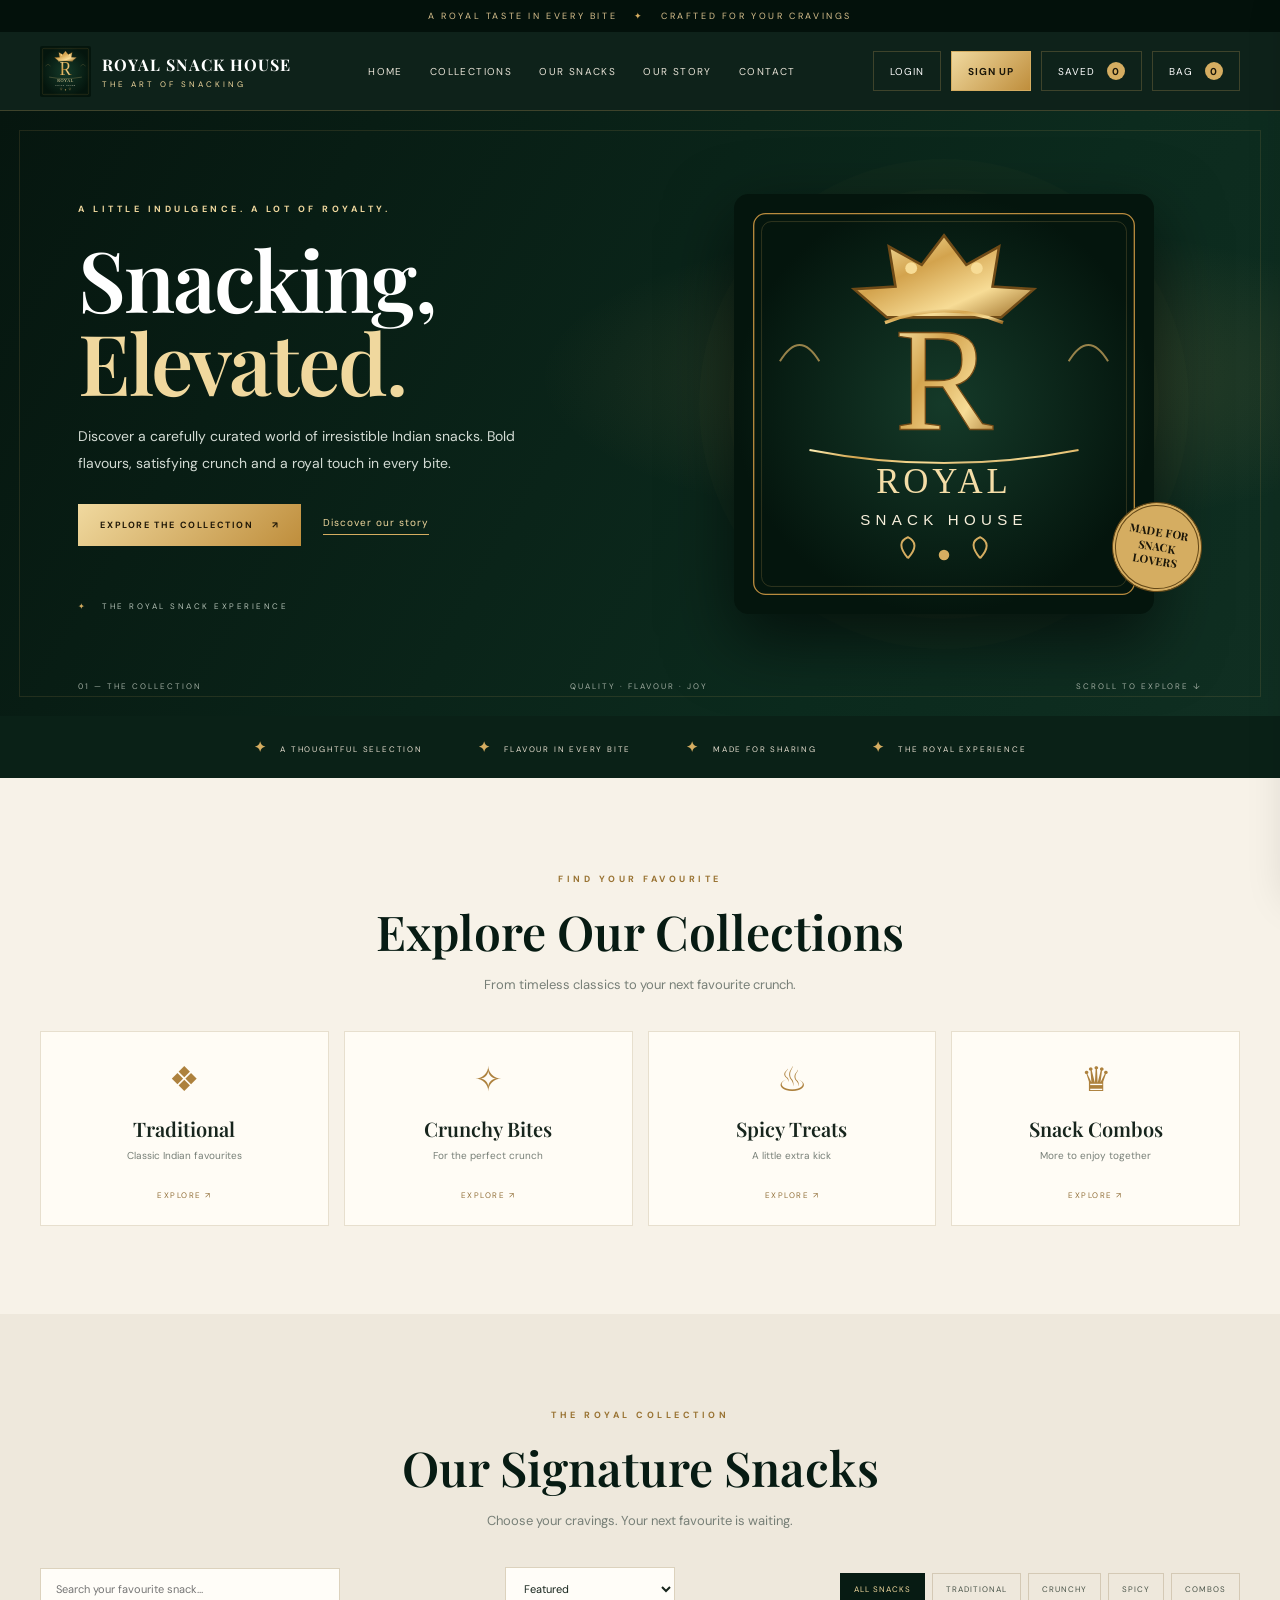
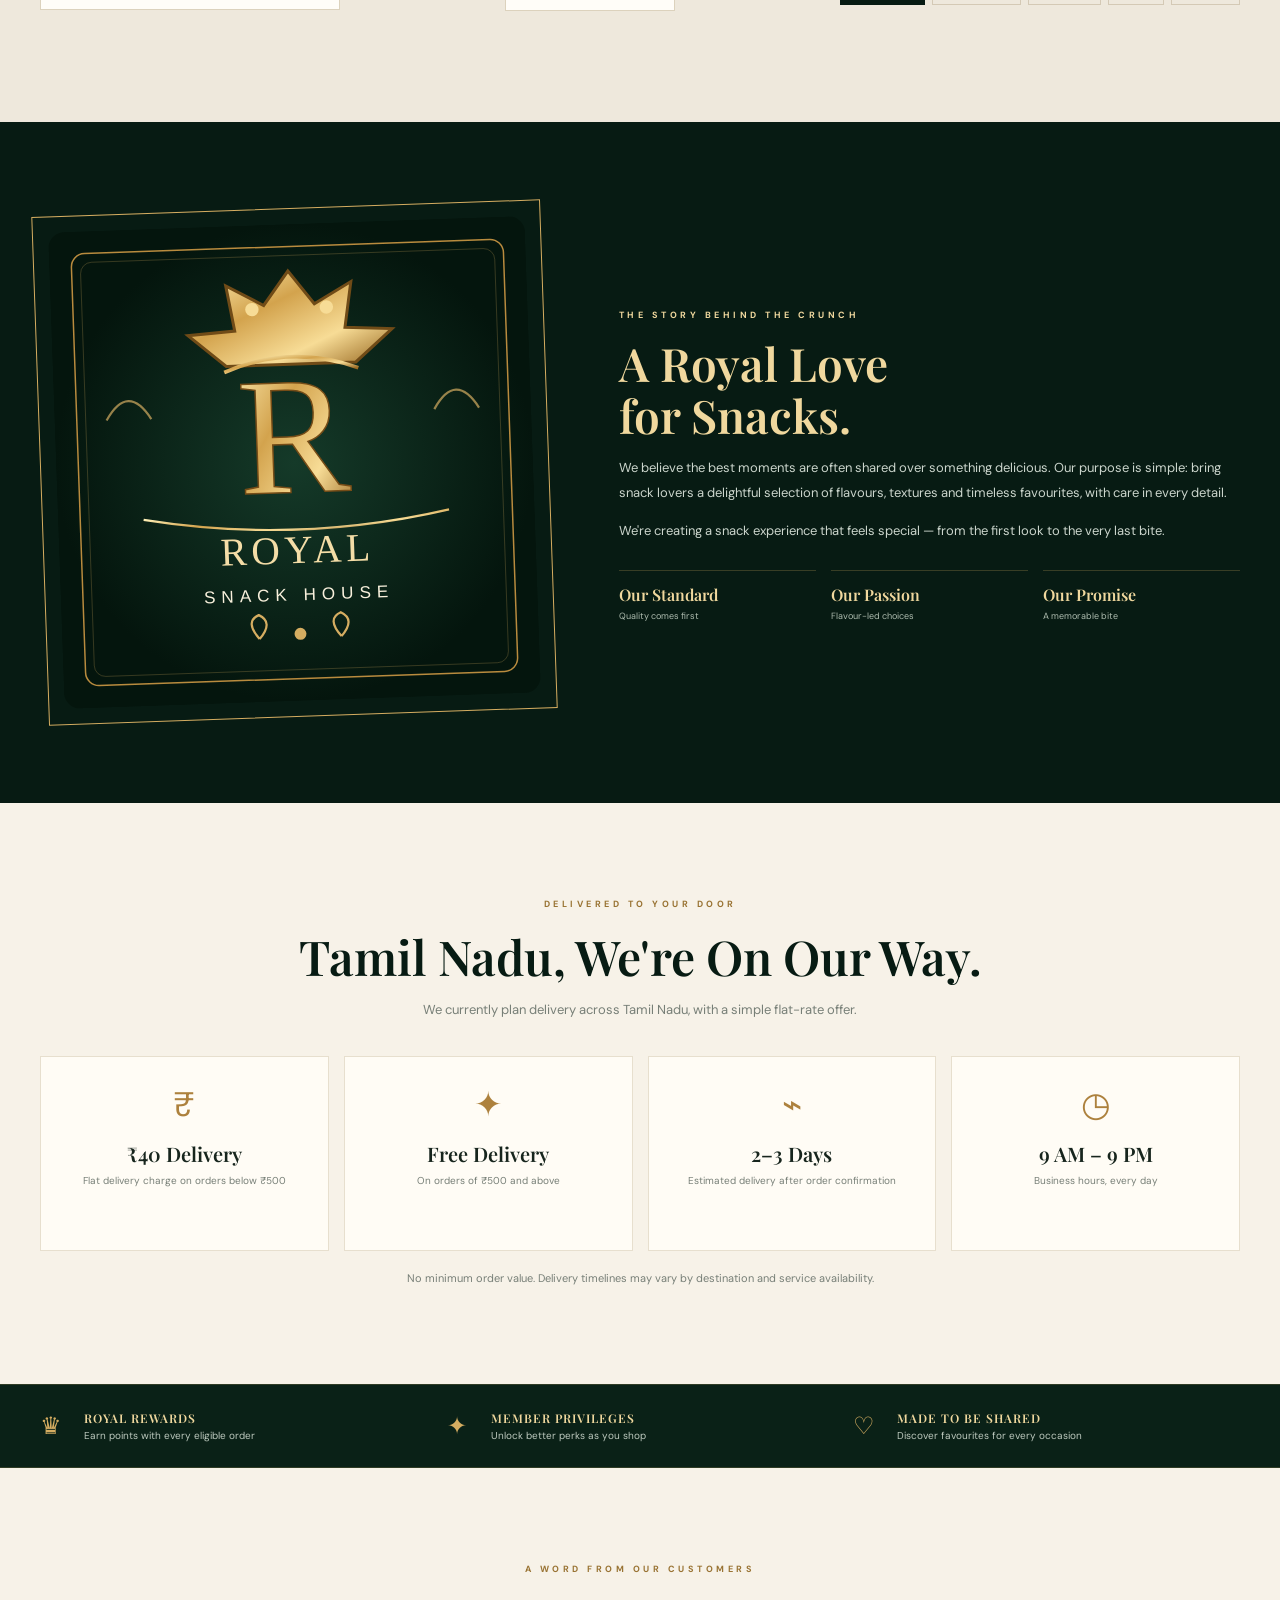
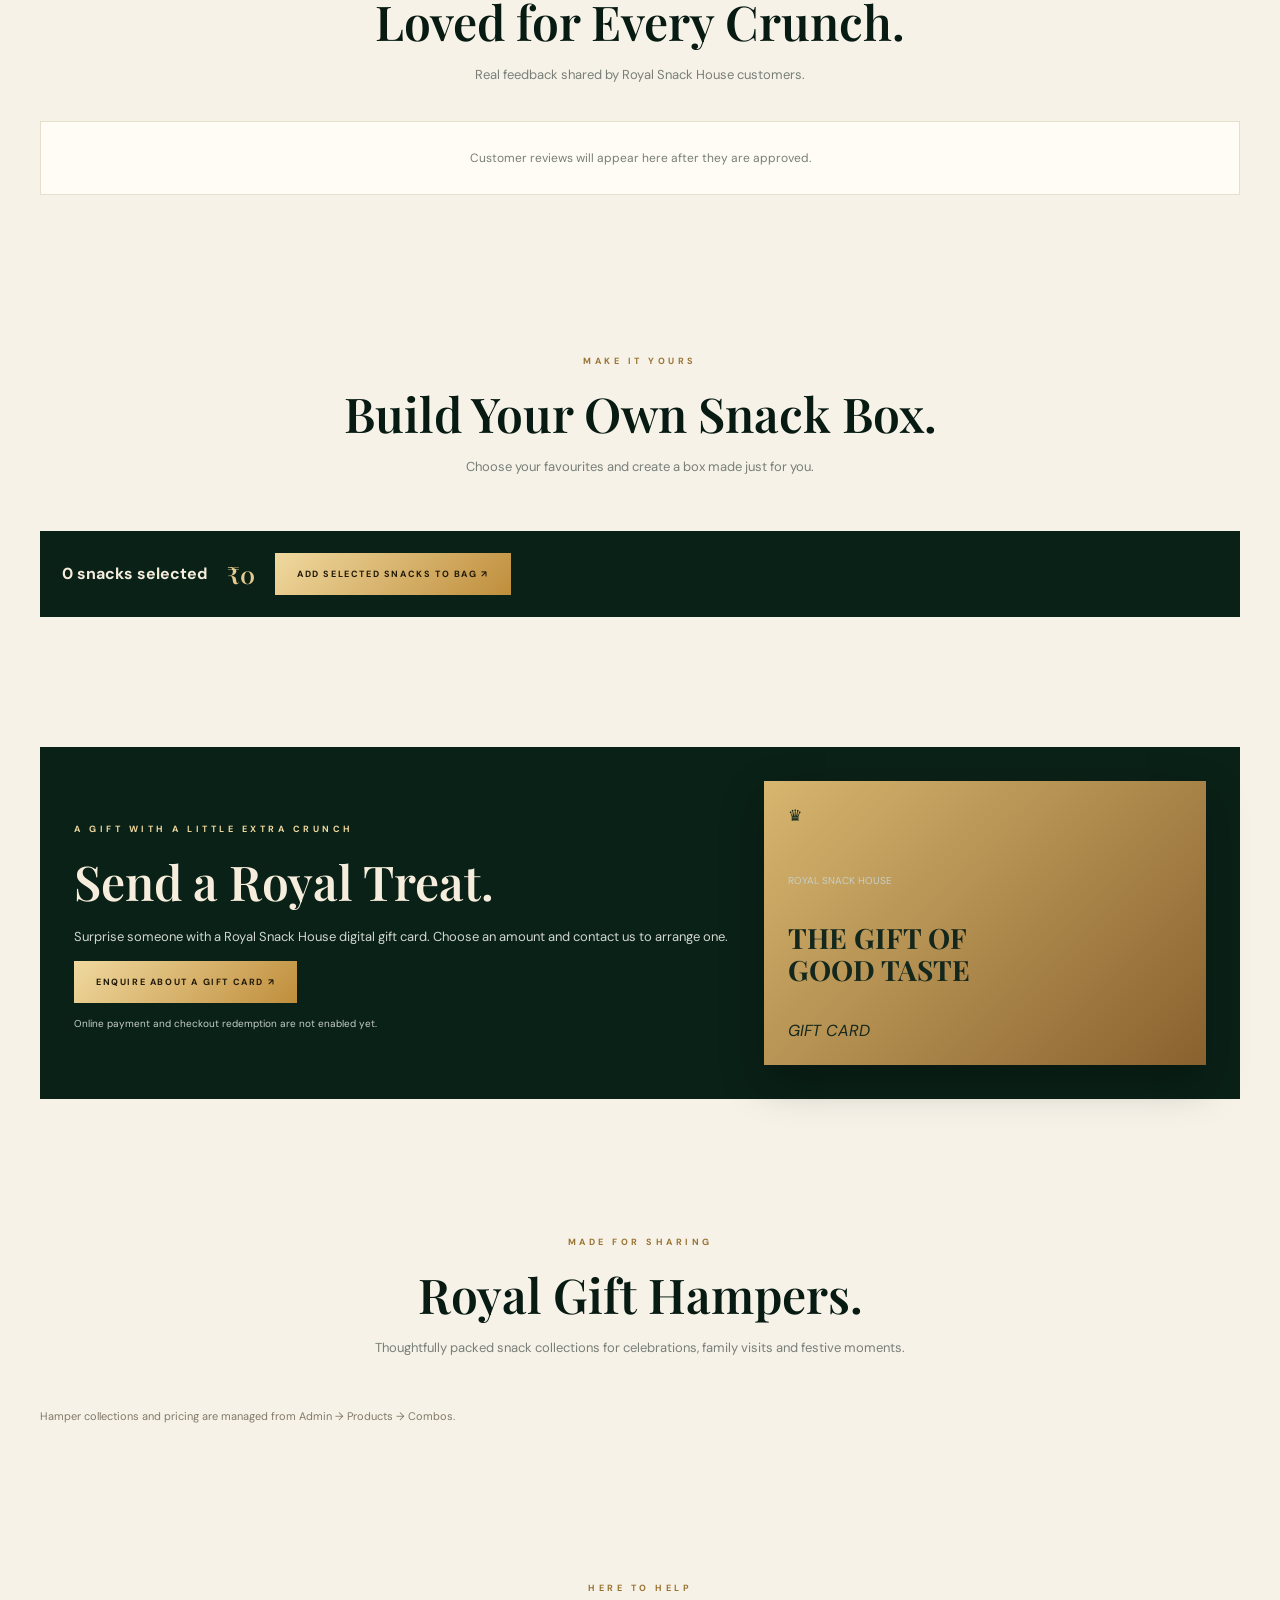
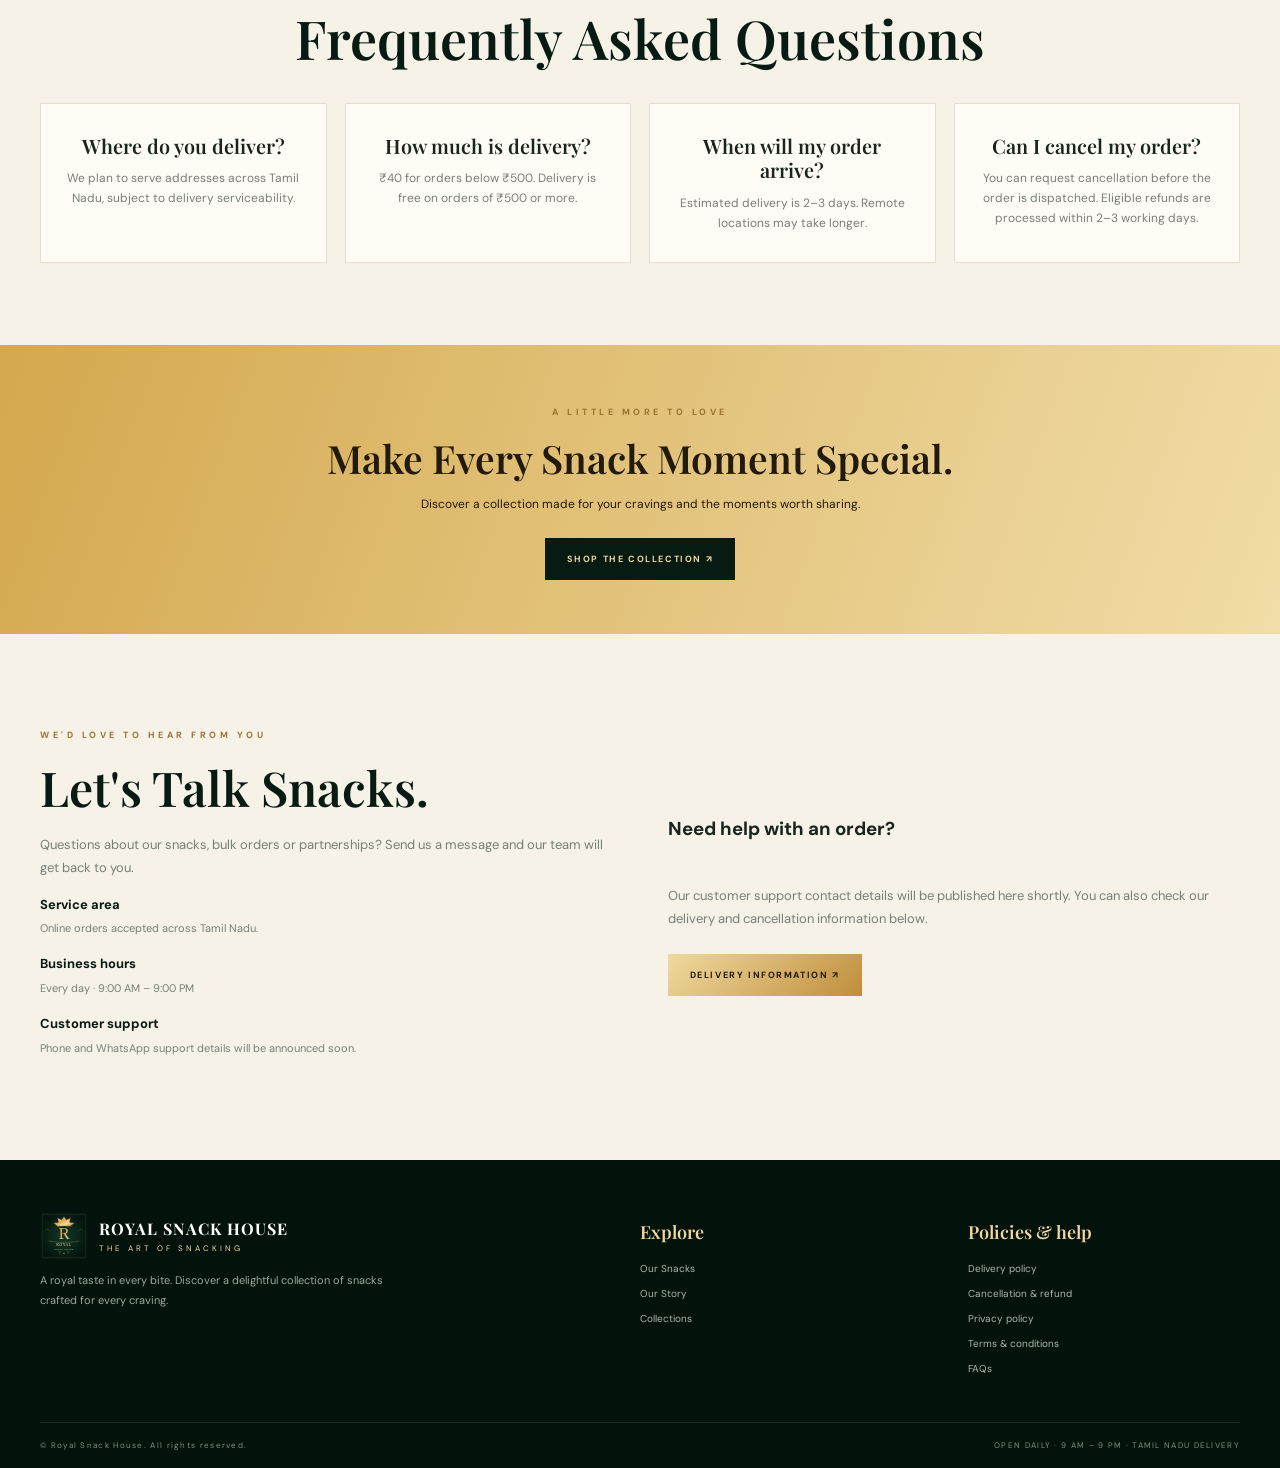
==== commit 3e7dc42f: "Refresh storefront assets for preorder features" ====
--- a/index.html
+++ b/index.html
@@ -5,7 +5,7 @@
 <title>Royal Snack House | A Royal Taste in Every Bite</title>
 <link rel="preconnect" href="https://fonts.googleapis.com"><link rel="preconnect" href="https://fonts.gstatic.com" crossorigin>
 <link href="https://fonts.googleapis.com/css2?family=DM+Sans:wght@400;500;600;700&family=Playfair+Display:wght@500;600;700;800&display=swap" rel="stylesheet">
-<link rel="stylesheet" href="style.css?v=20261125-premium1"></head><body>
+<link rel="stylesheet" href="style.css?v=20261125-spinpreorder"></head><body>
 <div class="announcement">A ROYAL TASTE IN EVERY BITE <span>✦</span> CRAFTED FOR YOUR CRAVINGS</div>
 <header class="site-header"><nav class="nav shell">
 <a class="brand" href="#home"><img src="assets/royal-snack-house-logo.svg" alt="Royal Snack House emblem"><span><b>ROYAL SNACK HOUSE</b><small>THE ART OF SNACKING</small></span></a>
@@ -39,4 +39,4 @@
 <footer class="footer"><div class="footer-inner shell"><div><a class="brand footer-brand" href="#home"><img src="assets/royal-snack-house-logo.svg" alt=""><span><b>ROYAL SNACK HOUSE</b><small>THE ART OF SNACKING</small></span></a><p>A royal taste in every bite. Discover a delightful collection of snacks crafted for every craving.</p></div><div><h3>Explore</h3><a href="#shop">Our Snacks</a><a href="#story">Our Story</a><a href="#collections">Collections</a></div><div><h3>Policies & help</h3><a href="delivery-policy.html">Delivery policy</a><a href="cancellation-refund.html">Cancellation & refund</a><a href="privacy-policy.html">Privacy policy</a><a href="terms.html">Terms & conditions</a><a href="#faq">FAQs</a></div></div><div class="copyright shell"><span>© <span id="year"></span> Royal Snack House. All rights reserved.</span><span>OPEN DAILY · 9 AM – 9 PM · TAMIL NADU DELIVERY</span></div></footer>
 <div class="backdrop" id="backdrop"></div><aside class="cart-drawer" id="cartDrawer" aria-label="Shopping bag"><div class="drawer-head"><h2>Your Shopping Bag</h2><button id="closeCart" class="close-btn" aria-label="Close cart">×</button></div><div id="cartItems"></div><div class="cart-total"><span>Subtotal + delivery</span><b id="cartTotal">₹0</b></div><p id="deliveryEstimate" class="checkout-delivery-note">Delivery calculated at checkout.</p><form id="checkoutForm" class="checkout-form"><h3>Delivery details</h3><input name="customerName" placeholder="Full name" required><input name="phone" placeholder="Mobile number" required><textarea name="address" placeholder="Delivery address"></textarea><input type="hidden" name="delivery" value="Delivery"><p class="checkout-delivery-note">Delivery: ₹40 below ₹500 · Free from ₹500 · Estimated 2–3 days</p><label>Coupon code (optional)<input name="couponCode" id="checkoutCouponCode" placeholder="Enter coupon code"></label><div class="coupon-assist"><button type="button" class="portal-btn light" id="applyBestCoupon">Apply best available offer</button><small id="couponAssistMessage" role="status">We’ll check active offers against your basket.</small></div><button class="gold-button" type="submit">Place order ↗</button><small>Secure order confirmation · Cash on delivery / store pickup. Online payments can be connected separately.</small></form></aside>
 <div class="toast" id="toast" role="status"></div><aside class="wishlist-drawer" id="wishlistDrawer" aria-label="Saved snacks"><div class="drawer-head"><h2>Your Saved Snacks</h2><button id="closeWishlist" class="close-btn" aria-label="Close">×</button></div><div id="wishlistItems"></div></aside><div class="quick-view-overlay" id="quickView" aria-hidden="true"><section class="quick-view-card" role="dialog" aria-modal="true"><button type="button" id="closeQuickView" class="quick-view-close" aria-label="Close">×</button><img id="quickViewImage" alt=""><div><span id="quickViewCategory" class="product-category"></span><h2 id="quickViewName"></h2><p id="quickViewDescription"></p><b id="quickViewPrice"></b><button type="button" id="quickViewAdd" class="gold-button">Add to bag ↗</button></div></section></div>
-<div class="login-overlay" id="loginOverlay" aria-hidden="true"><form class="store-login-card" id="storeLoginForm"><button type="button" class="login-close" id="closeLogin" aria-label="Close">×</button><div class="login-crest">♛</div><small>ROYAL SNACK HOUSE</small><h2 id="authHeading">Welcome back.</h2><p id="authSubheading">Sign in to continue.</p><div class="auth-tabs"><button type="button" class="auth-tab active" id="showSignIn">Sign in</button><button type="button" class="auth-tab" id="showSignUp">Create account</button></div><label id="authNameWrap" hidden>Full name<input id="storeLoginName" type="text" autocomplete="name" placeholder="Your name"></label><label>Email address<input id="storeLoginEmail" type="email" autocomplete="username" required></label><label>Password<input id="storeLoginPassword" type="password" autocomplete="current-password" minlength="8" required></label><button class="gold-button" type="submit" id="storeLoginSubmit">Sign in ↗</button><button type="button" class="auth-link" id="forgotPassword">Forgot password?</button><div id="storeLoginError" role="alert"></div><small class="auth-terms">By continuing, you agree to use your account responsibly.</small></form></div><script type="module" src="script.js?v=20261125-premium1"></script><script type="module" src="enhancements.js?v=20261125-premium1"></script></body></html>+<div class="login-overlay" id="loginOverlay" aria-hidden="true"><form class="store-login-card" id="storeLoginForm"><button type="button" class="login-close" id="closeLogin" aria-label="Close">×</button><div class="login-crest">♛</div><small>ROYAL SNACK HOUSE</small><h2 id="authHeading">Welcome back.</h2><p id="authSubheading">Sign in to continue.</p><div class="auth-tabs"><button type="button" class="auth-tab active" id="showSignIn">Sign in</button><button type="button" class="auth-tab" id="showSignUp">Create account</button></div><label id="authNameWrap" hidden>Full name<input id="storeLoginName" type="text" autocomplete="name" placeholder="Your name"></label><label>Email address<input id="storeLoginEmail" type="email" autocomplete="username" required></label><label>Password<input id="storeLoginPassword" type="password" autocomplete="current-password" minlength="8" required></label><button class="gold-button" type="submit" id="storeLoginSubmit">Sign in ↗</button><button type="button" class="auth-link" id="forgotPassword">Forgot password?</button><div id="storeLoginError" role="alert"></div><small class="auth-terms">By continuing, you agree to use your account responsibly.</small></form></div><script type="module" src="script.js?v=20261125-spinpreorder"></script><script type="module" src="enhancements.js?v=20261125-spinpreorder"></script></body></html>
--- a/style.css
+++ b/style.css
@@ -164,3 +164,16 @@
 .campaign-live h2{font:600 clamp(23px,3vw,36px) 'Playfair Display',serif;margin:6px 0}
 .campaign-live p{font-size:12px;color:#d4d9d0;margin:0;line-height:1.6}
 @media(max-width:600px){.campaign-live{align-items:flex-start;flex-direction:column;padding:22px}}
+
+.hamper-grid{display:grid;grid-template-columns:repeat(3,minmax(0,1fr));gap:18px}
+.hamper-card{background:#fffcf5;border:1px solid #e5dccb;overflow:hidden}
+.hamper-card img{width:100%;height:190px;object-fit:cover;display:block}
+.hamper-card>div{padding:20px;display:grid;gap:10px}
+.hamper-card h3{font:600 23px 'Playfair Display',serif;margin:0;color:#0a2117}
+.hamper-card p{font-size:12px;line-height:1.6;color:#756d60;margin:0}
+.hamper-card b{font-size:19px;color:#9a753a}.hamper-note{font-size:11px;color:#817968;margin-top:15px}
+@media(max-width:760px){.hamper-grid{grid-template-columns:1fr 1fr}.hamper-card img{height:145px}}
+@media(max-width:480px){.hamper-grid{grid-template-columns:1fr}}
+
+.preorder-meta{display:block;margin:7px 0;color:#9a753a;font-size:11px;font-weight:700;letter-spacing:.03em}
+.spin-panel{text-align:center}.spin-wheel{width:210px;height:210px;border-radius:50%;margin:25px auto;background:conic-gradient(#b58b45 0 45deg,#153b2b 45deg 90deg,#e6c98f 90deg 135deg,#153b2b 135deg 180deg,#b58b45 180deg 225deg,#153b2b 225deg 270deg,#e6c98f 270deg 315deg,#153b2b 315deg);padding:12px;box-shadow:0 12px 35px #102b2030}.spin-wheel-inner{height:100%;border-radius:50%;background:#f7f0df;border:4px solid #fff;display:flex;flex-direction:column;align-items:center;justify-content:center;color:#173b2b}.spin-wheel-inner span{font-size:38px;color:#a57a36}.spin-wheel-inner b{letter-spacing:.15em;font-size:13px}.spin-wheel.spinning{animation:royalSpin 1.6s cubic-bezier(.12,.7,.1,1)}@keyframes royalSpin{to{transform:rotate(1440deg)}}.spin-action{min-width:190px}.spin-panel #spinResult{margin:20px 0;line-height:1.8}.spin-panel #spinHistory{text-align:left;margin-top:20px}
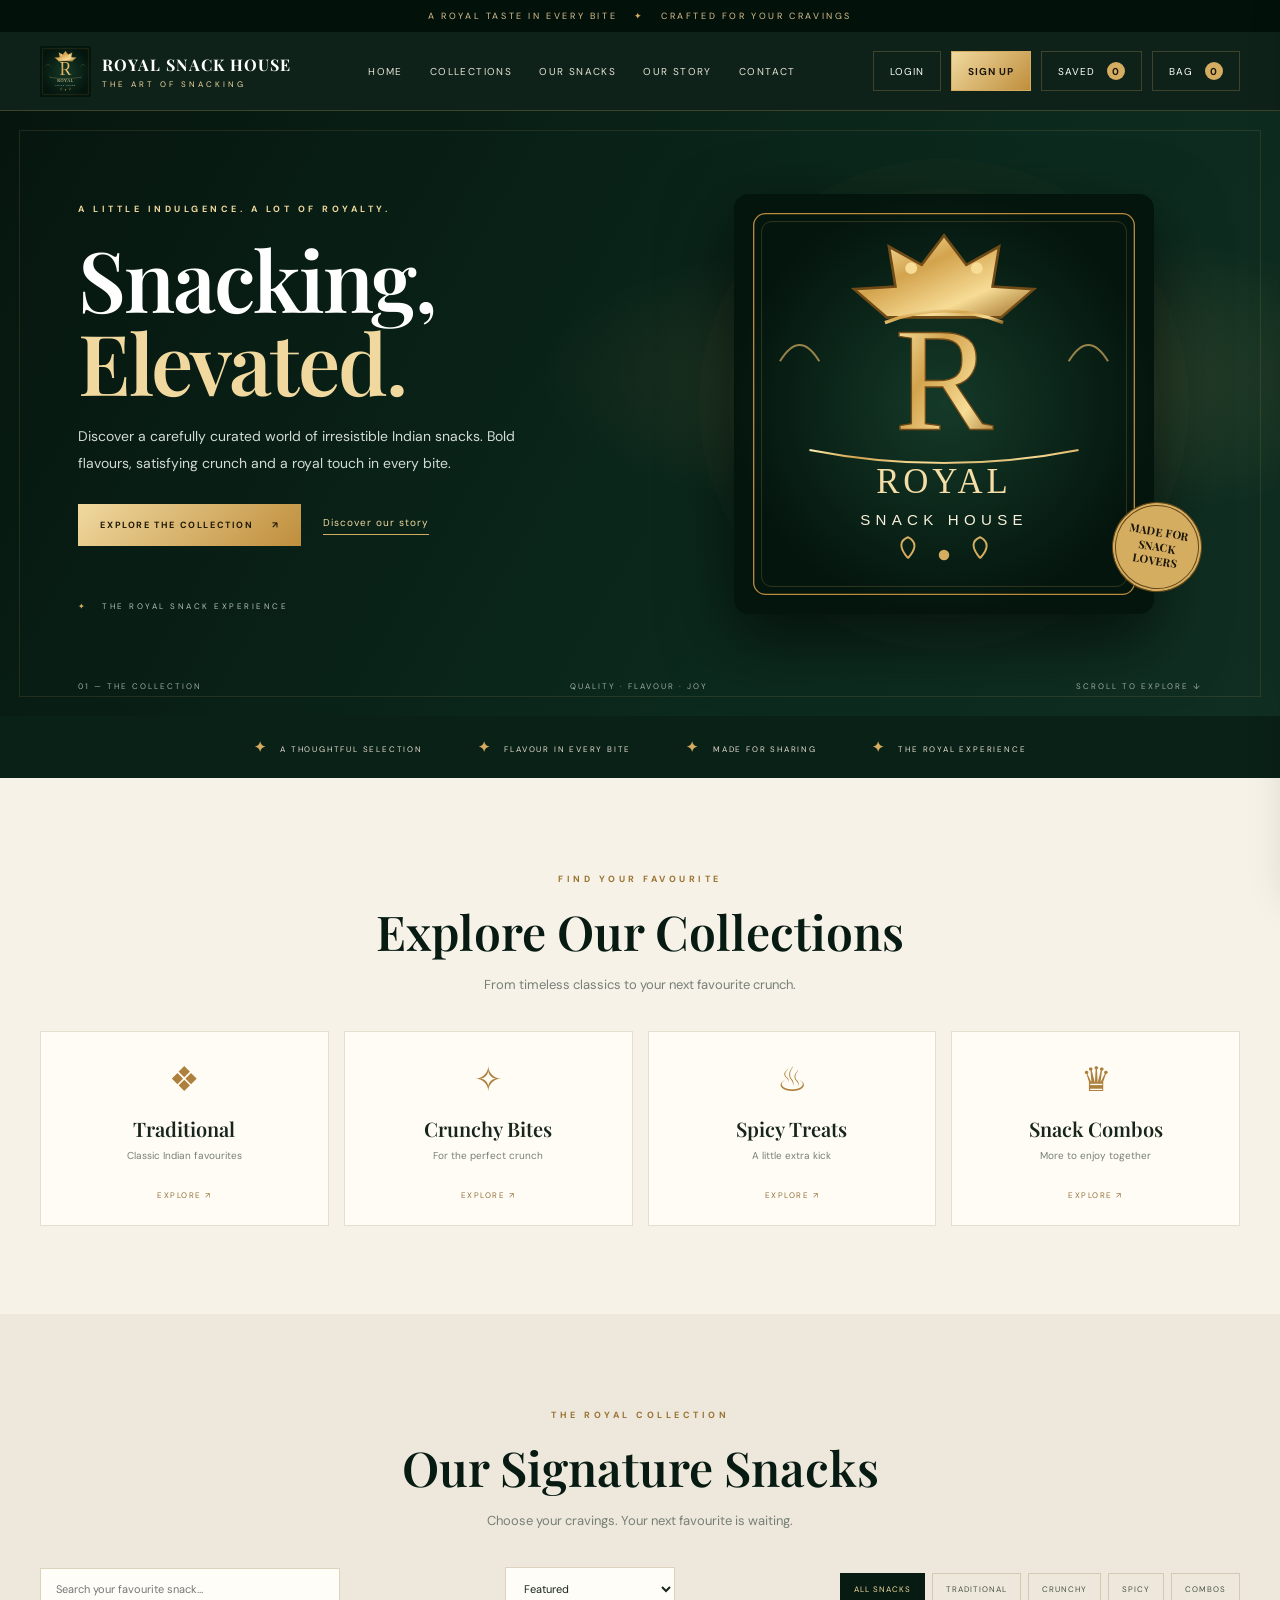
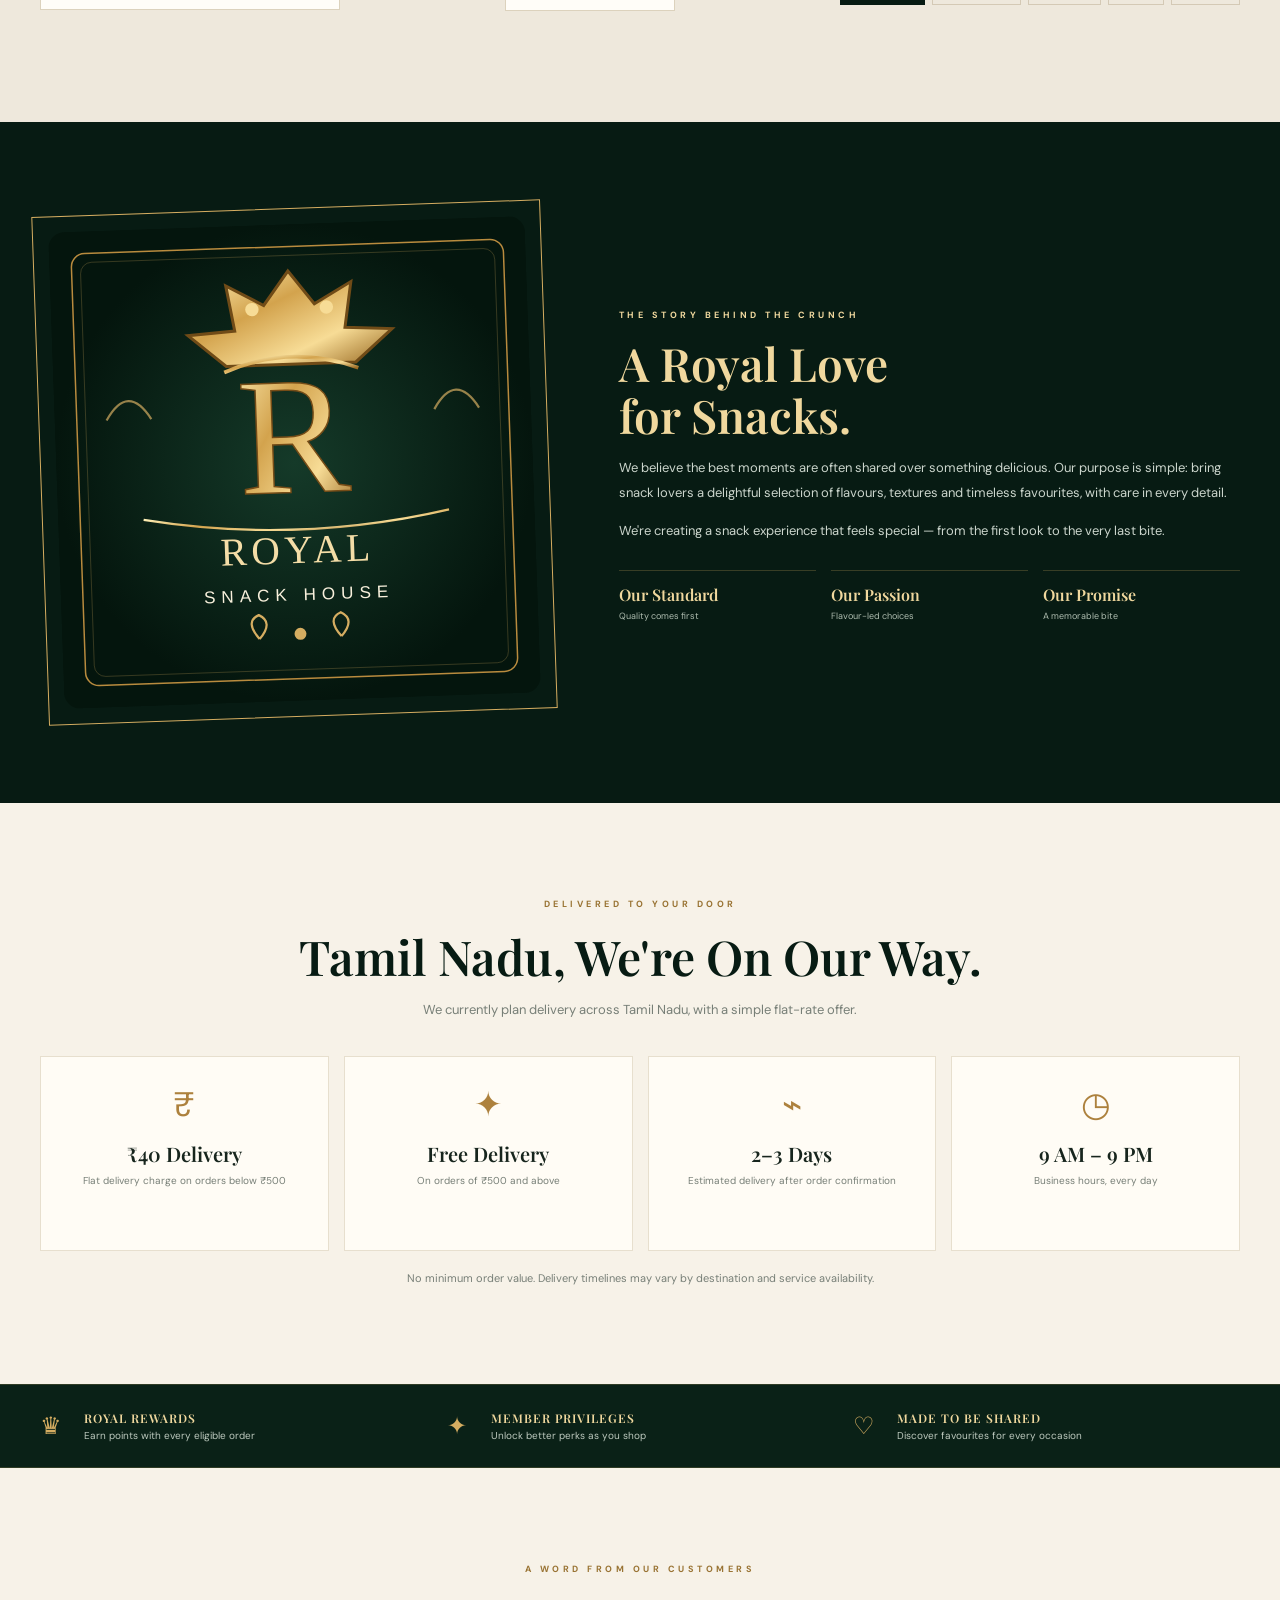
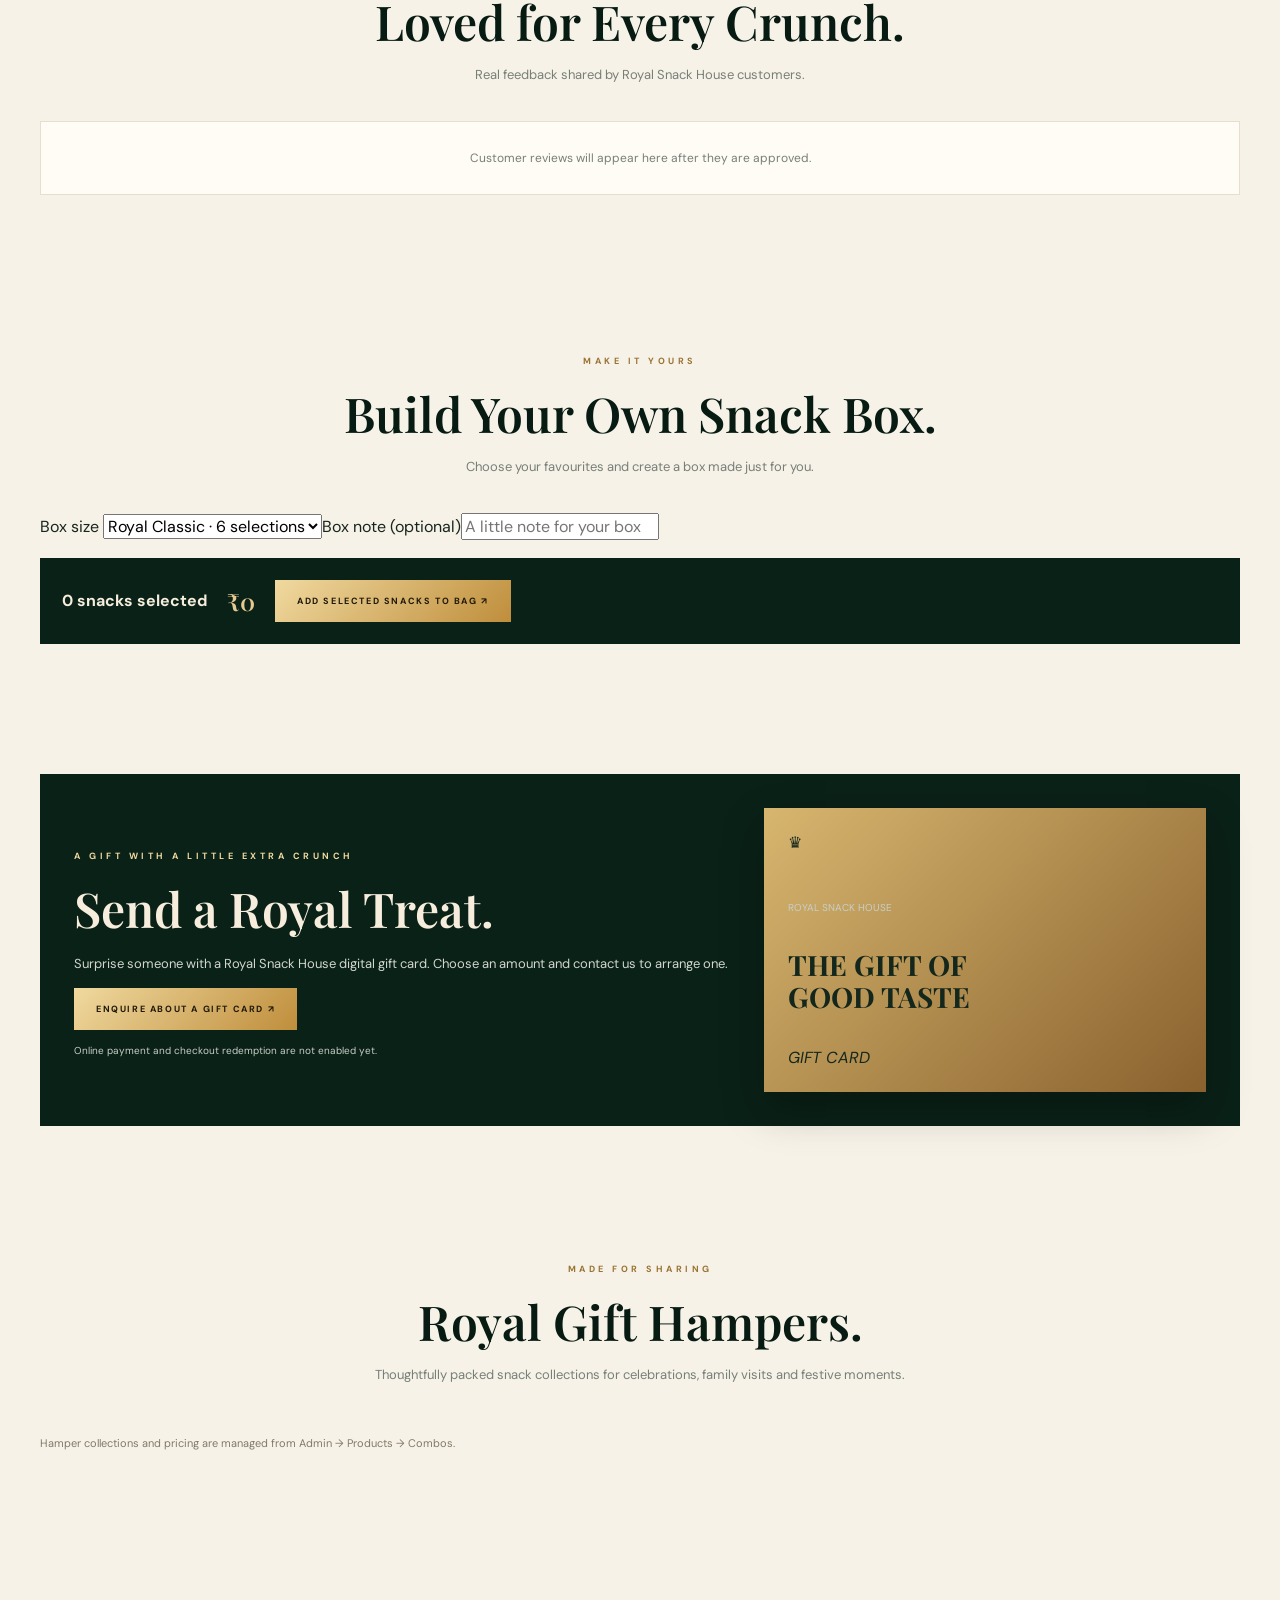
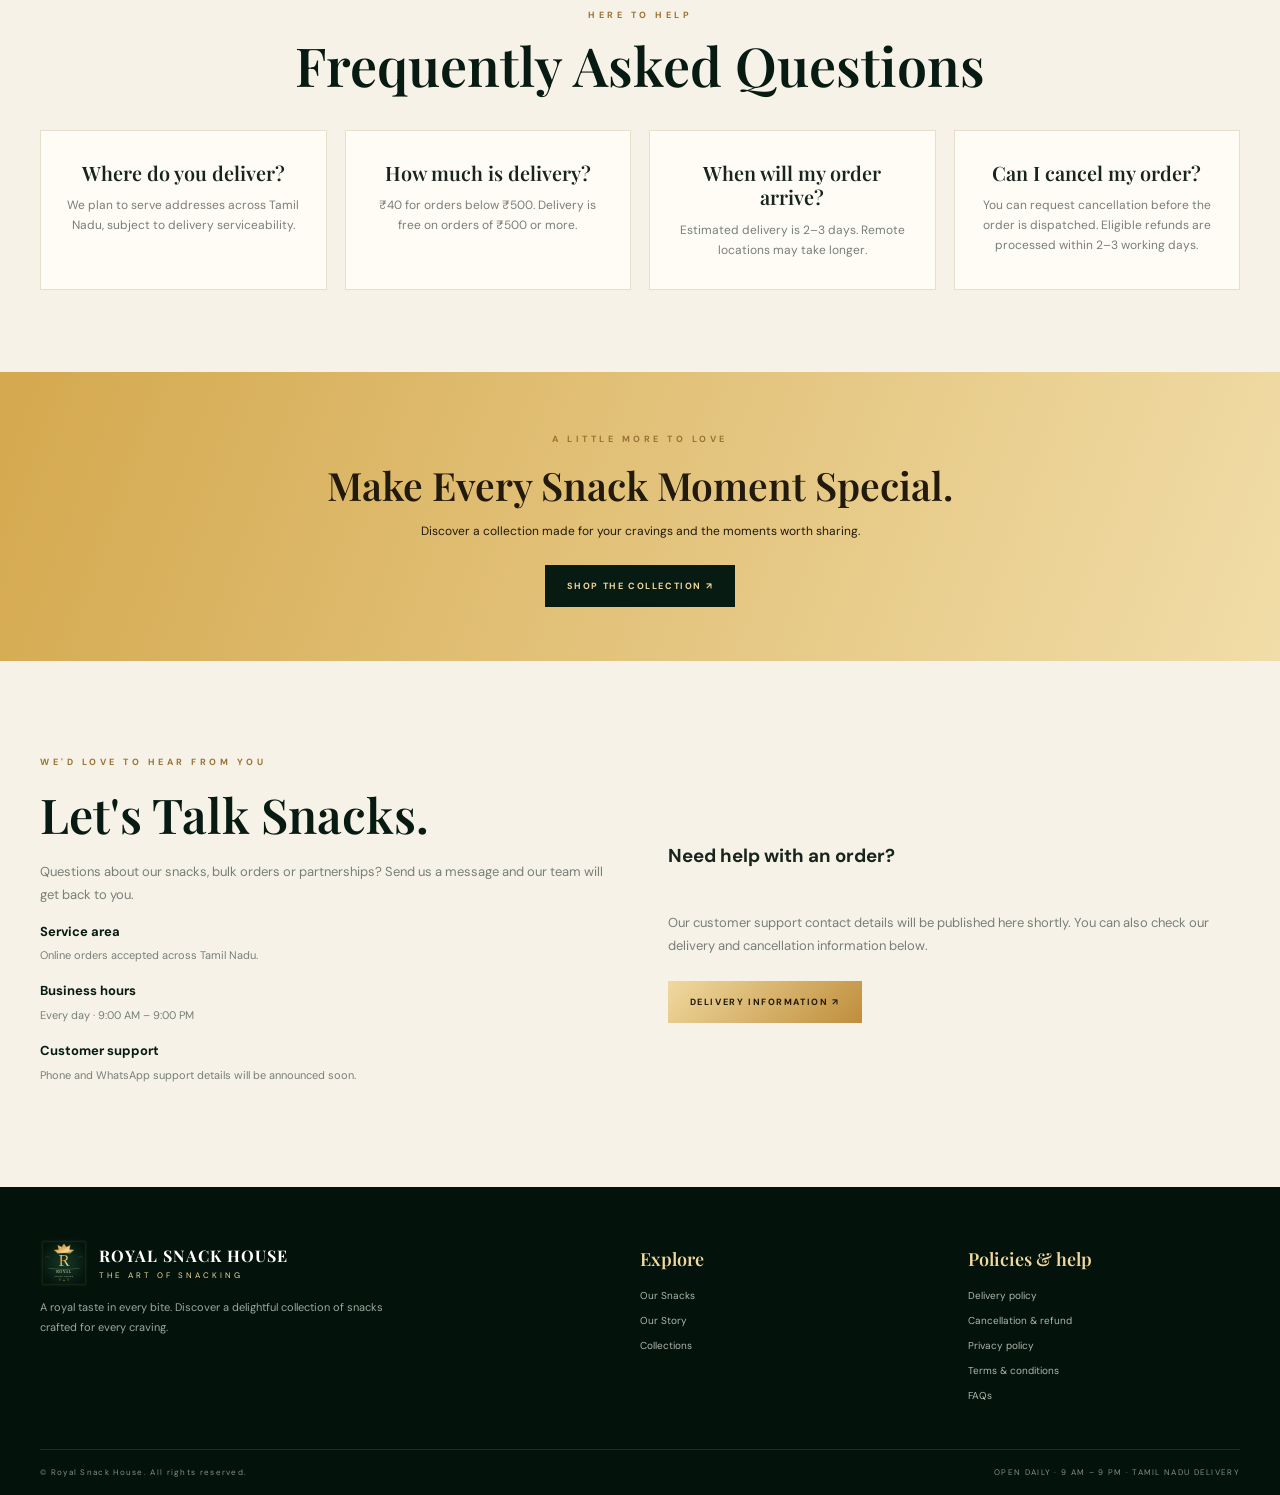
==== commit 5a5336a2: "Add festival storefront and premium packaging options" ====
--- a/index.html
+++ b/index.html
@@ -19,7 +19,7 @@
 <div class="hero-art"><div class="art-halo"></div><img src="assets/royal-snack-house-logo.svg" alt="Royal Snack House premium gold emblem"><div class="round-stamp">MADE FOR<br>SNACK<br>LOVERS</div></div></div>
 <div class="hero-bottom shell"><span>01 — THE COLLECTION</span><span>QUALITY · FLAVOUR · JOY</span><span>SCROLL TO EXPLORE ↓</span></div></section>
 <div class="values"><div><b>✦</b> A THOUGHTFUL SELECTION</div><div><b>✦</b> FLAVOUR IN EVERY BITE</div><div><b>✦</b> MADE FOR SHARING</div><div><b>✦</b> THE ROYAL EXPERIENCE</div></div>
-<section class="section shell" id="collections"><div class="section-heading"><span class="eyebrow dark">FIND YOUR FAVOURITE</span><h2>Explore Our Collections</h2><p>From timeless classics to your next favourite crunch.</p></div><div class="collection-grid">
+<section class="festival-strip" id="festivalStore" hidden><div class="shell"><span class="eyebrow">THE FESTIVE COLLECTION</span><h2 id="festivalTitle">A Royal Celebration</h2><p id="festivalSubtitle"></p><b id="festivalBanner"></b><a class="gold-button" href="#shop">Explore festival favourites ↗</a></div></section><section class="section shell" id="collections"><div class="section-heading"><span class="eyebrow dark">FIND YOUR FAVOURITE</span><h2>Explore Our Collections</h2><p>From timeless classics to your next favourite crunch.</p></div><div class="collection-grid">
 <button class="collection-card" data-category="Traditional"><span class="collection-symbol">❖</span><b>Traditional</b><small>Classic Indian favourites</small><i>EXPLORE ↗</i></button>
 <button class="collection-card" data-category="Crunchy"><span class="collection-symbol">✧</span><b>Crunchy Bites</b><small>For the perfect crunch</small><i>EXPLORE ↗</i></button>
 <button class="collection-card" data-category="Spicy"><span class="collection-symbol">♨</span><b>Spicy Treats</b><small>A little extra kick</small><i>EXPLORE ↗</i></button>
@@ -31,12 +31,12 @@
 <section class="section shell" id="delivery"><div class="section-heading"><span class="eyebrow dark">DELIVERED TO YOUR DOOR</span><h2>Tamil Nadu, We're On Our Way.</h2><p>We currently plan delivery across Tamil Nadu, with a simple flat-rate offer.</p></div><div class="collection-grid"><article class="collection-card"><span class="collection-symbol">₹</span><b>₹40 Delivery</b><small>Flat delivery charge on orders below ₹500</small></article><article class="collection-card"><span class="collection-symbol">✦</span><b>Free Delivery</b><small>On orders of ₹500 and above</small></article><article class="collection-card"><span class="collection-symbol">⌁</span><b>2–3 Days</b><small>Estimated delivery after order confirmation</small></article><article class="collection-card"><span class="collection-symbol">◷</span><b>9 AM – 9 PM</b><small>Business hours, every day</small></article></div><p style="text-align:center;color:#777f77;font-size:11px;margin-top:20px">No minimum order value. Delivery timelines may vary by destination and service availability.</p></section>
 <section class="royal-perks"><div class="shell royal-perks-inner"><div><span>♛</span><b>ROYAL REWARDS</b><small>Earn points with every eligible order</small></div><div><span>✦</span><b>MEMBER PRIVILEGES</b><small>Unlock better perks as you shop</small></div><div><span>♡</span><b>MADE TO BE SHARED</b><small>Discover favourites for every occasion</small></div></div></section>
 <section class="section shell" id="customer-love"><div class="section-heading"><span class="eyebrow dark">A WORD FROM OUR CUSTOMERS</span><h2>Loved for Every Crunch.</h2><p>Real feedback shared by Royal Snack House customers.</p></div><div id="homeReviews" class="home-reviews"><article class="home-review-empty">Customer reviews will appear here after they are approved.</article></div></section>
-<section class="section shell growth-section" id="build-box"><div class="section-heading"><span class="eyebrow dark">MAKE IT YOURS</span><h2>Build Your Own Snack Box.</h2><p>Choose your favourites and create a box made just for you.</p></div><div id="boxChoices" class="builder-products"></div><div class="builder-summary"><b id="boxCount">0 snacks selected</b><strong id="boxTotal">₹0</strong><button id="addCustomBox" class="gold-button" type="button">Add selected snacks to bag ↗</button></div></section><section class="section shell growth-section" id="gift-cards"><div class="gift-card-banner"><div><span class="eyebrow">A GIFT WITH A LITTLE EXTRA CRUNCH</span><h2>Send a Royal Treat.</h2><p>Surprise someone with a Royal Snack House digital gift card. Choose an amount and contact us to arrange one.</p><a class="gold-button" href="#contact">Enquire about a gift card ↗</a><small>Online payment and checkout redemption are not enabled yet.</small></div><div class="gift-card-art"><span>♛</span><small>ROYAL SNACK HOUSE</small><b>THE GIFT OF<br>GOOD TASTE</b><i>GIFT CARD</i></div></div></section><section class="section shell growth-section" id="royal-hampers"><div class="section-heading"><span class="eyebrow dark">MADE FOR SHARING</span><h2>Royal Gift Hampers.</h2><p>Thoughtfully packed snack collections for celebrations, family visits and festive moments.</p></div><div id="hamperGrid" class="hamper-grid"></div><p class="hamper-note">Hamper collections and pricing are managed from Admin → Products → Combos.</p></section><section class="section shell" id="faq"><div class="section-heading"><span class="eyebrow dark">HERE TO HELP</span><h2>Frequently Asked Questions</h2></div><div class="collection-grid"><article class="collection-card"><b>Where do you deliver?</b><small>We plan to serve addresses across Tamil Nadu, subject to delivery serviceability.</small></article><article class="collection-card"><b>How much is delivery?</b><small>₹40 for orders below ₹500. Delivery is free on orders of ₹500 or more.</small></article><article class="collection-card"><b>When will my order arrive?</b><small>Estimated delivery is 2–3 days. Remote locations may take longer.</small></article><article class="collection-card"><b>Can I cancel my order?</b><small>You can request cancellation before the order is dispatched. Eligible refunds are processed within 2–3 working days.</small></article></div></section>
+<section class="section shell growth-section" id="build-box"><div class="section-heading"><span class="eyebrow dark">MAKE IT YOURS</span><h2>Build Your Own Snack Box.</h2><p>Choose your favourites and create a box made just for you.</p></div><div class="box-builder-controls"><label>Box size <select id="snackBoxSize"><option value="4">Royal Mini · 4 selections</option><option value="6" selected>Royal Classic · 6 selections</option><option value="8">Royal Grand · 8 selections</option></select></label><label>Box note (optional)<input id="snackBoxNote" maxlength="100" placeholder="A little note for your box"></label></div><div id="boxChoices" class="builder-products"></div><div class="builder-summary"><b id="boxCount">0 snacks selected</b><strong id="boxTotal">₹0</strong><button id="addCustomBox" class="gold-button" type="button">Add selected snacks to bag ↗</button></div></section><section class="section shell growth-section" id="gift-cards"><div class="gift-card-banner"><div><span class="eyebrow">A GIFT WITH A LITTLE EXTRA CRUNCH</span><h2>Send a Royal Treat.</h2><p>Surprise someone with a Royal Snack House digital gift card. Choose an amount and contact us to arrange one.</p><a class="gold-button" href="#contact">Enquire about a gift card ↗</a><small>Online payment and checkout redemption are not enabled yet.</small></div><div class="gift-card-art"><span>♛</span><small>ROYAL SNACK HOUSE</small><b>THE GIFT OF<br>GOOD TASTE</b><i>GIFT CARD</i></div></div></section><section class="section shell growth-section" id="royal-hampers"><div class="section-heading"><span class="eyebrow dark">MADE FOR SHARING</span><h2>Royal Gift Hampers.</h2><p>Thoughtfully packed snack collections for celebrations, family visits and festive moments.</p></div><div id="hamperGrid" class="hamper-grid"></div><p class="hamper-note">Hamper collections and pricing are managed from Admin → Products → Combos.</p></section><section class="section shell" id="faq"><div class="section-heading"><span class="eyebrow dark">HERE TO HELP</span><h2>Frequently Asked Questions</h2></div><div class="collection-grid"><article class="collection-card"><b>Where do you deliver?</b><small>We plan to serve addresses across Tamil Nadu, subject to delivery serviceability.</small></article><article class="collection-card"><b>How much is delivery?</b><small>₹40 for orders below ₹500. Delivery is free on orders of ₹500 or more.</small></article><article class="collection-card"><b>When will my order arrive?</b><small>Estimated delivery is 2–3 days. Remote locations may take longer.</small></article><article class="collection-card"><b>Can I cancel my order?</b><small>You can request cancellation before the order is dispatched. Eligible refunds are processed within 2–3 working days.</small></article></div></section>
 <section class="gold-banner"><span class="eyebrow dark">A LITTLE MORE TO LOVE</span><h2>Make Every Snack Moment Special.</h2><p>Discover a collection made for your cravings and the moments worth sharing.</p><a class="dark-button" href="#shop">Shop the collection ↗</a></section>
 <section class="section shell contact-section" id="contact"><div><span class="eyebrow dark">WE'D LOVE TO HEAR FROM YOU</span><h2>Let's Talk Snacks.</h2><p>Questions about our snacks, bulk orders or partnerships? Send us a message and our team will get back to you.</p><p class="contact-detail"><b>Service area</b><br><span>Online orders accepted across Tamil Nadu.</span></p><p class="contact-detail"><b>Business hours</b><br><span>Every day · 9:00 AM – 9:00 PM</span></p><p class="contact-detail"><b>Customer support</b><br><span>Phone and WhatsApp support details will be announced soon.</span></p></div>
 <div class="contact-form"><h3>Need help with an order?</h3><p>Our customer support contact details will be published here shortly. You can also check our delivery and cancellation information below.</p><a class="gold-button" href="delivery-policy.html">Delivery information ↗</a></div></section>
 </main>
 <footer class="footer"><div class="footer-inner shell"><div><a class="brand footer-brand" href="#home"><img src="assets/royal-snack-house-logo.svg" alt=""><span><b>ROYAL SNACK HOUSE</b><small>THE ART OF SNACKING</small></span></a><p>A royal taste in every bite. Discover a delightful collection of snacks crafted for every craving.</p></div><div><h3>Explore</h3><a href="#shop">Our Snacks</a><a href="#story">Our Story</a><a href="#collections">Collections</a></div><div><h3>Policies & help</h3><a href="delivery-policy.html">Delivery policy</a><a href="cancellation-refund.html">Cancellation & refund</a><a href="privacy-policy.html">Privacy policy</a><a href="terms.html">Terms & conditions</a><a href="#faq">FAQs</a></div></div><div class="copyright shell"><span>© <span id="year"></span> Royal Snack House. All rights reserved.</span><span>OPEN DAILY · 9 AM – 9 PM · TAMIL NADU DELIVERY</span></div></footer>
-<div class="backdrop" id="backdrop"></div><aside class="cart-drawer" id="cartDrawer" aria-label="Shopping bag"><div class="drawer-head"><h2>Your Shopping Bag</h2><button id="closeCart" class="close-btn" aria-label="Close cart">×</button></div><div id="cartItems"></div><div class="cart-total"><span>Subtotal + delivery</span><b id="cartTotal">₹0</b></div><p id="deliveryEstimate" class="checkout-delivery-note">Delivery calculated at checkout.</p><form id="checkoutForm" class="checkout-form"><h3>Delivery details</h3><input name="customerName" placeholder="Full name" required><input name="phone" placeholder="Mobile number" required><textarea name="address" placeholder="Delivery address"></textarea><input type="hidden" name="delivery" value="Delivery"><p class="checkout-delivery-note">Delivery: ₹40 below ₹500 · Free from ₹500 · Estimated 2–3 days</p><label>Coupon code (optional)<input name="couponCode" id="checkoutCouponCode" placeholder="Enter coupon code"></label><div class="coupon-assist"><button type="button" class="portal-btn light" id="applyBestCoupon">Apply best available offer</button><small id="couponAssistMessage" role="status">We’ll check active offers against your basket.</small></div><button class="gold-button" type="submit">Place order ↗</button><small>Secure order confirmation · Cash on delivery / store pickup. Online payments can be connected separately.</small></form></aside>
+<div class="backdrop" id="backdrop"></div><aside class="cart-drawer" id="cartDrawer" aria-label="Shopping bag"><div class="drawer-head"><h2>Your Shopping Bag</h2><button id="closeCart" class="close-btn" aria-label="Close cart">×</button></div><div id="cartItems"></div><div class="cart-total"><span>Subtotal + delivery</span><b id="cartTotal">₹0</b></div><p id="deliveryEstimate" class="checkout-delivery-note">Delivery calculated at checkout.</p><form id="checkoutForm" class="checkout-form"><h3>Delivery details</h3><input name="customerName" placeholder="Full name" required><input name="phone" placeholder="Mobile number" required><textarea name="address" placeholder="Delivery address"></textarea><input type="hidden" name="delivery" value="Delivery"><p class="checkout-delivery-note">Delivery: ₹40 below ₹500 · Free from ₹500 · Estimated 2–3 days</p><label>Coupon code (optional)<input name="couponCode" id="checkoutCouponCode" placeholder="Enter coupon code"></label><label>Premium packaging<select name="packaging" id="packagingChoice"><option value="standard">Royal standard packaging — included</option><option value="gift">Premium gift wrap — included</option><option value="celebration">Gift wrap + celebration message — included</option></select></label><label id="giftMessageWrap" hidden>Gift message<textarea name="giftMessage" id="giftMessage" maxlength="180" placeholder="Write a short message"></textarea></label><div class="coupon-assist"><button type="button" class="portal-btn light" id="applyBestCoupon">Apply best available offer</button><small id="couponAssistMessage" role="status">We’ll check active offers against your basket.</small></div><button class="gold-button" type="submit">Place order ↗</button><small>Secure order confirmation · Cash on delivery / store pickup. Online payments can be connected separately.</small></form></aside>
 <div class="toast" id="toast" role="status"></div><aside class="wishlist-drawer" id="wishlistDrawer" aria-label="Saved snacks"><div class="drawer-head"><h2>Your Saved Snacks</h2><button id="closeWishlist" class="close-btn" aria-label="Close">×</button></div><div id="wishlistItems"></div></aside><div class="quick-view-overlay" id="quickView" aria-hidden="true"><section class="quick-view-card" role="dialog" aria-modal="true"><button type="button" id="closeQuickView" class="quick-view-close" aria-label="Close">×</button><img id="quickViewImage" alt=""><div><span id="quickViewCategory" class="product-category"></span><h2 id="quickViewName"></h2><p id="quickViewDescription"></p><b id="quickViewPrice"></b><button type="button" id="quickViewAdd" class="gold-button">Add to bag ↗</button></div></section></div>
-<div class="login-overlay" id="loginOverlay" aria-hidden="true"><form class="store-login-card" id="storeLoginForm"><button type="button" class="login-close" id="closeLogin" aria-label="Close">×</button><div class="login-crest">♛</div><small>ROYAL SNACK HOUSE</small><h2 id="authHeading">Welcome back.</h2><p id="authSubheading">Sign in to continue.</p><div class="auth-tabs"><button type="button" class="auth-tab active" id="showSignIn">Sign in</button><button type="button" class="auth-tab" id="showSignUp">Create account</button></div><label id="authNameWrap" hidden>Full name<input id="storeLoginName" type="text" autocomplete="name" placeholder="Your name"></label><label>Email address<input id="storeLoginEmail" type="email" autocomplete="username" required></label><label>Password<input id="storeLoginPassword" type="password" autocomplete="current-password" minlength="8" required></label><button class="gold-button" type="submit" id="storeLoginSubmit">Sign in ↗</button><button type="button" class="auth-link" id="forgotPassword">Forgot password?</button><div id="storeLoginError" role="alert"></div><small class="auth-terms">By continuing, you agree to use your account responsibly.</small></form></div><script type="module" src="script.js?v=20261125-spinpreorder"></script><script type="module" src="enhancements.js?v=20261125-spinpreorder"></script></body></html>+<div class="login-overlay" id="loginOverlay" aria-hidden="true"><form class="store-login-card" id="storeLoginForm"><button type="button" class="login-close" id="closeLogin" aria-label="Close">×</button><div class="login-crest">♛</div><small>ROYAL SNACK HOUSE</small><h2 id="authHeading">Welcome back.</h2><p id="authSubheading">Sign in to continue.</p><div class="auth-tabs"><button type="button" class="auth-tab active" id="showSignIn">Sign in</button><button type="button" class="auth-tab" id="showSignUp">Create account</button></div><label id="authNameWrap" hidden>Full name<input id="storeLoginName" type="text" autocomplete="name" placeholder="Your name"></label><label>Email address<input id="storeLoginEmail" type="email" autocomplete="username" required></label><label>Password<input id="storeLoginPassword" type="password" autocomplete="current-password" minlength="8" required></label><button class="gold-button" type="submit" id="storeLoginSubmit">Sign in ↗</button><button type="button" class="auth-link" id="forgotPassword">Forgot password?</button><div id="storeLoginError" role="alert"></div><small class="auth-terms">By continuing, you agree to use your account responsibly.</small></form></div><script type="module" src="script.js?v=20261125-spinpreorder"></script><script type="module" src="enhancements.js?v=20261125-spinpreorder"></script><script type="module" src="growth-features.js?v=20261125-growth"></script></body></html>
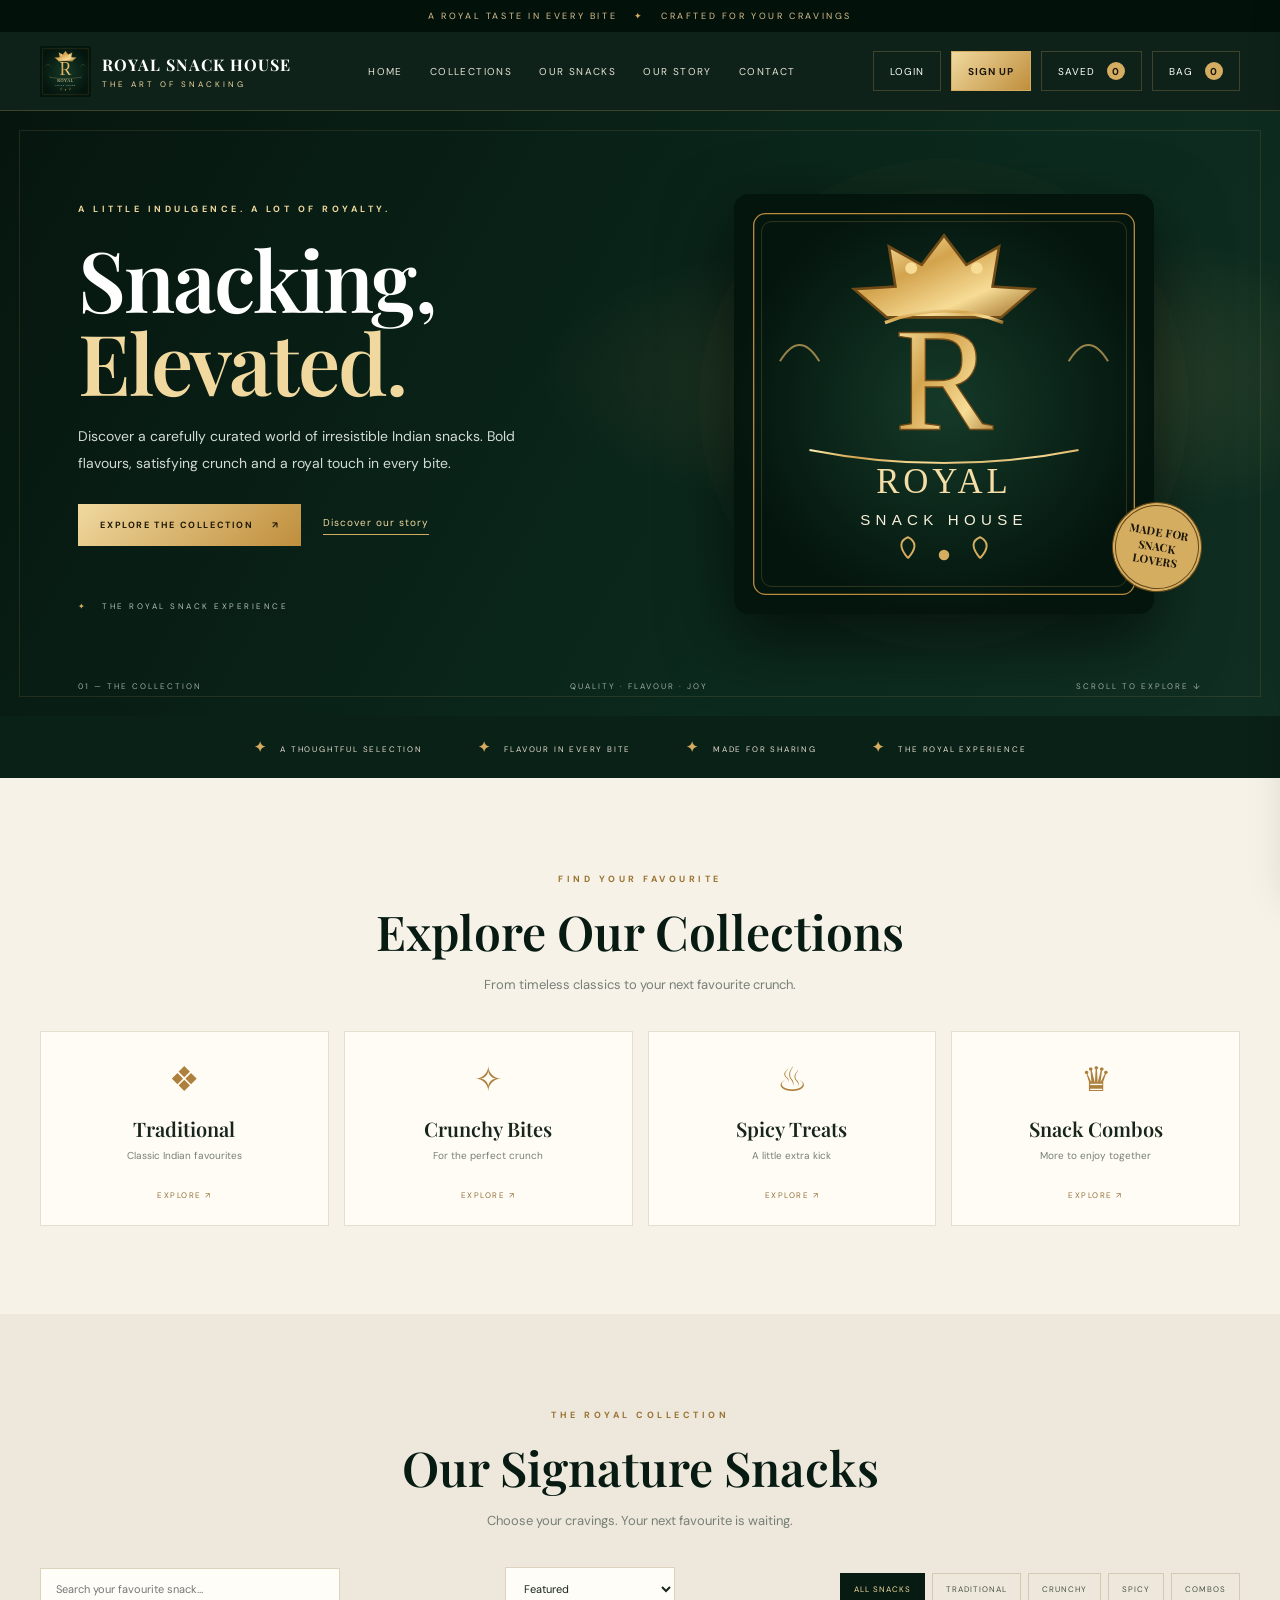
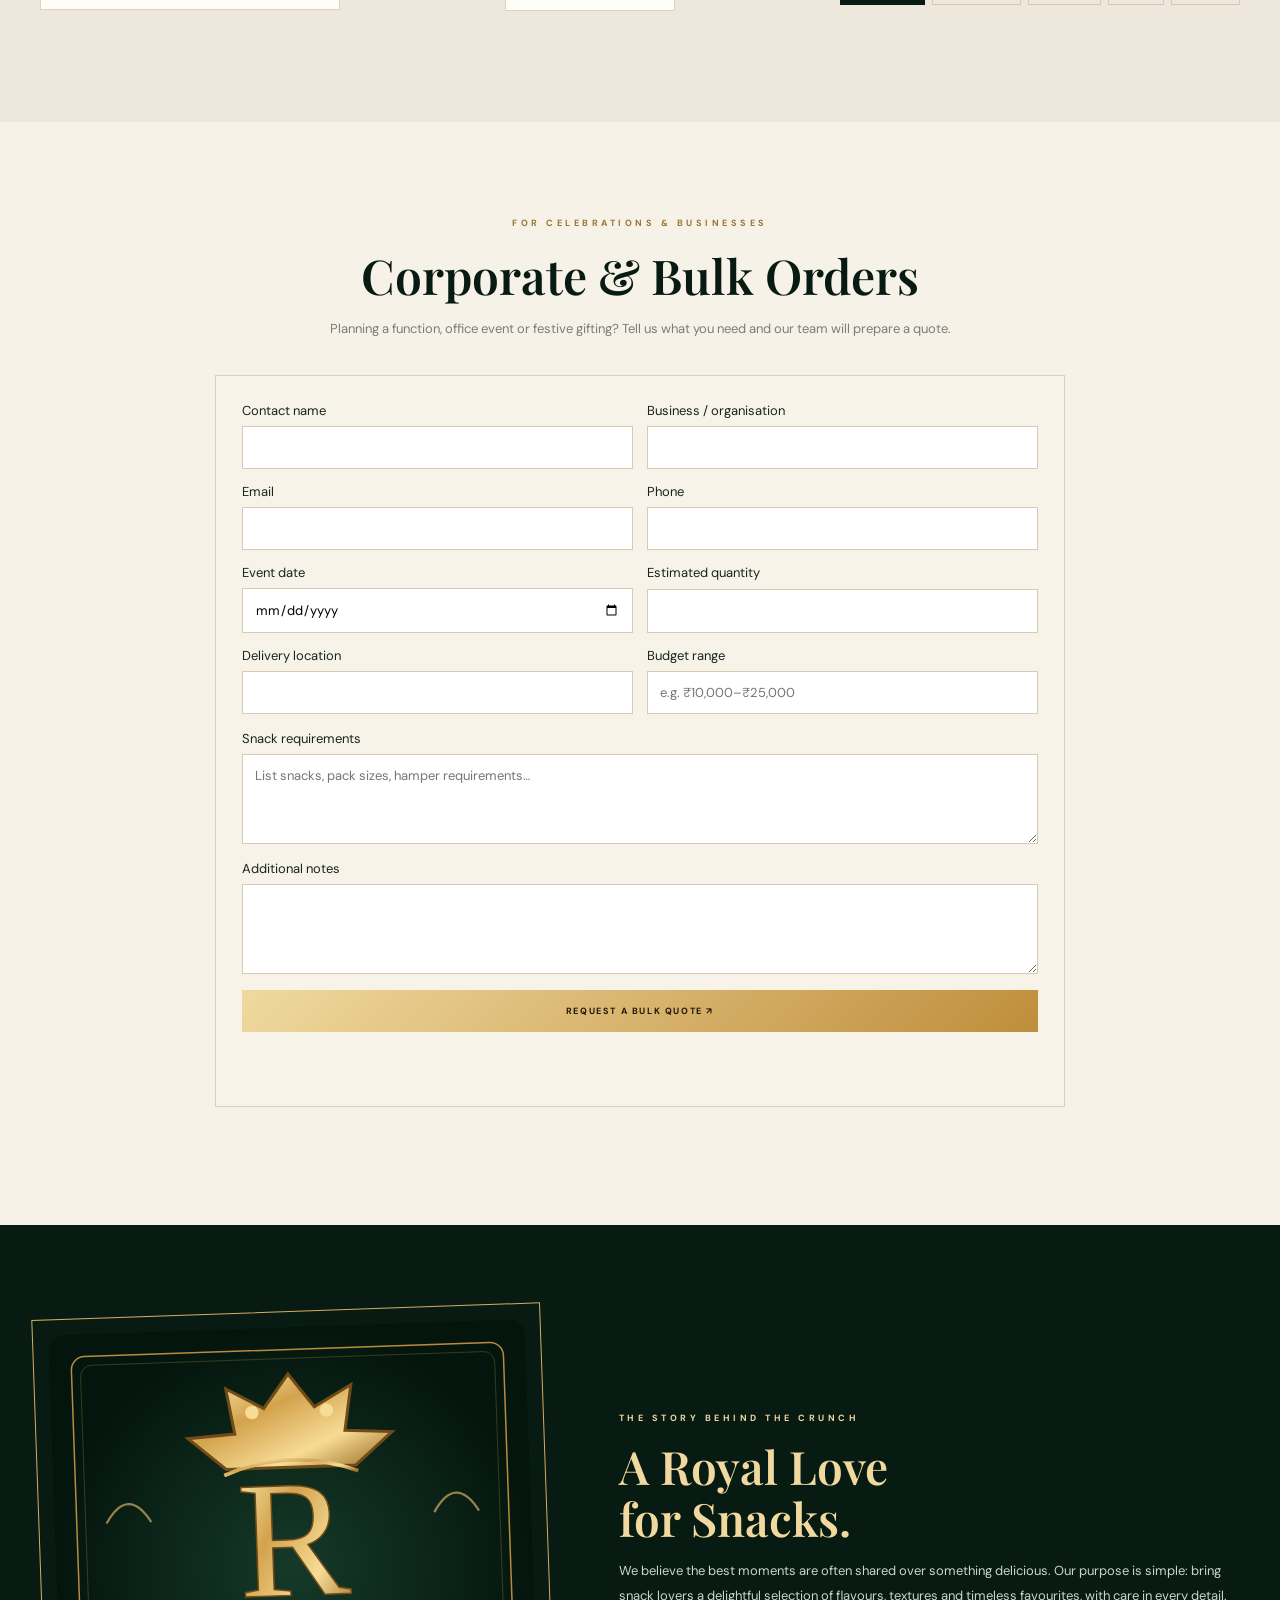
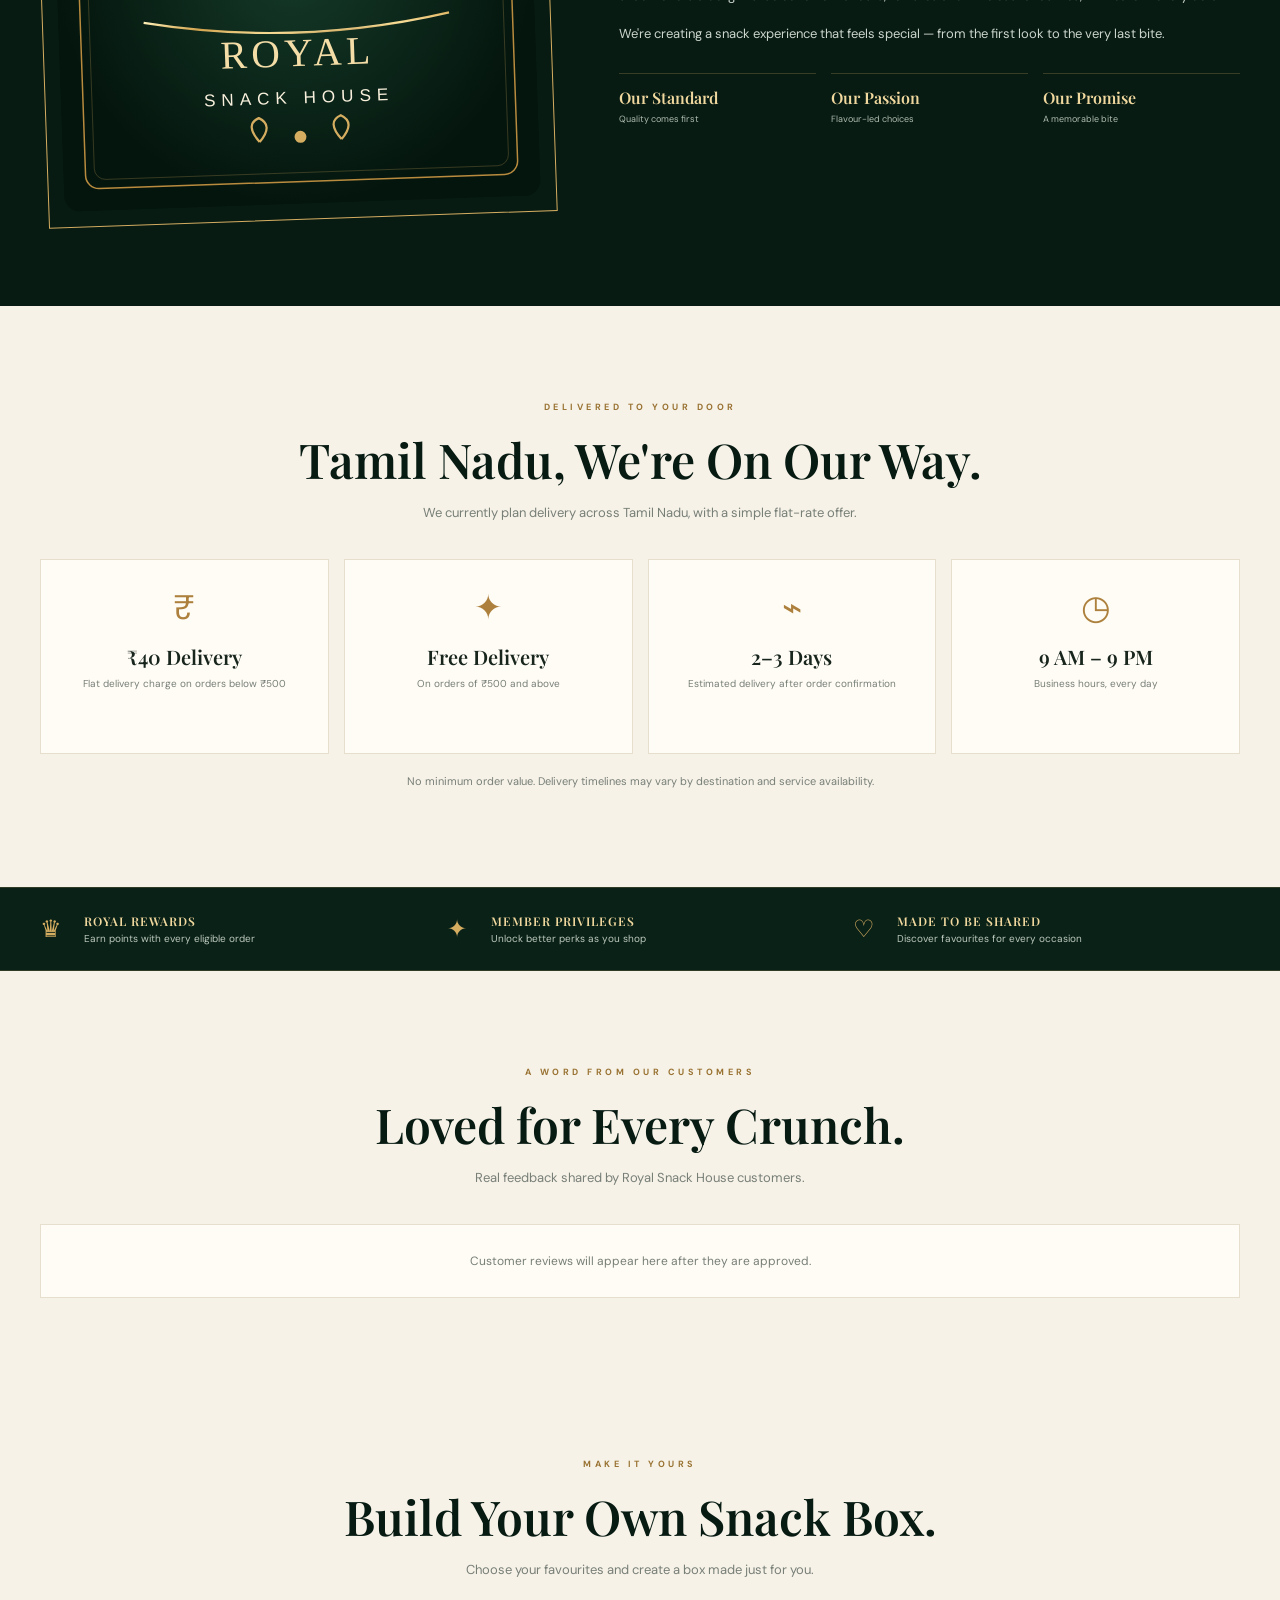
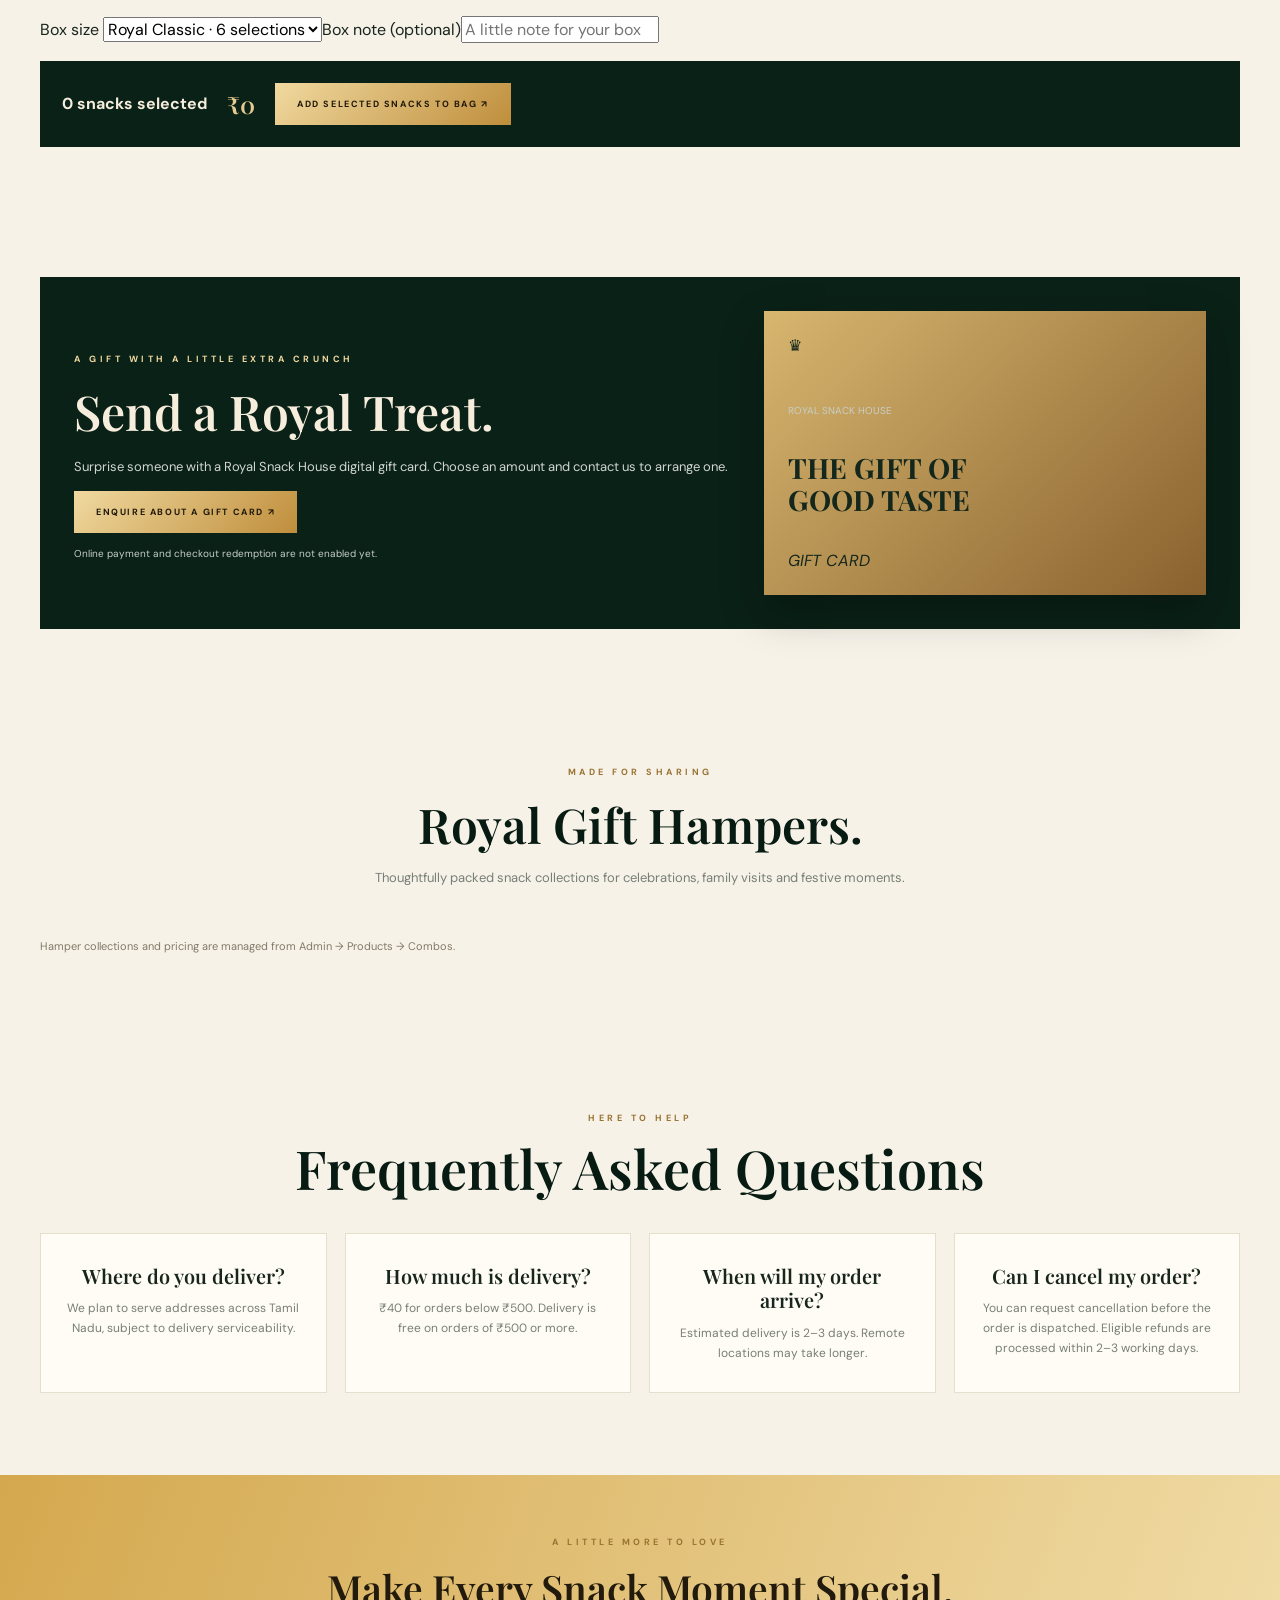
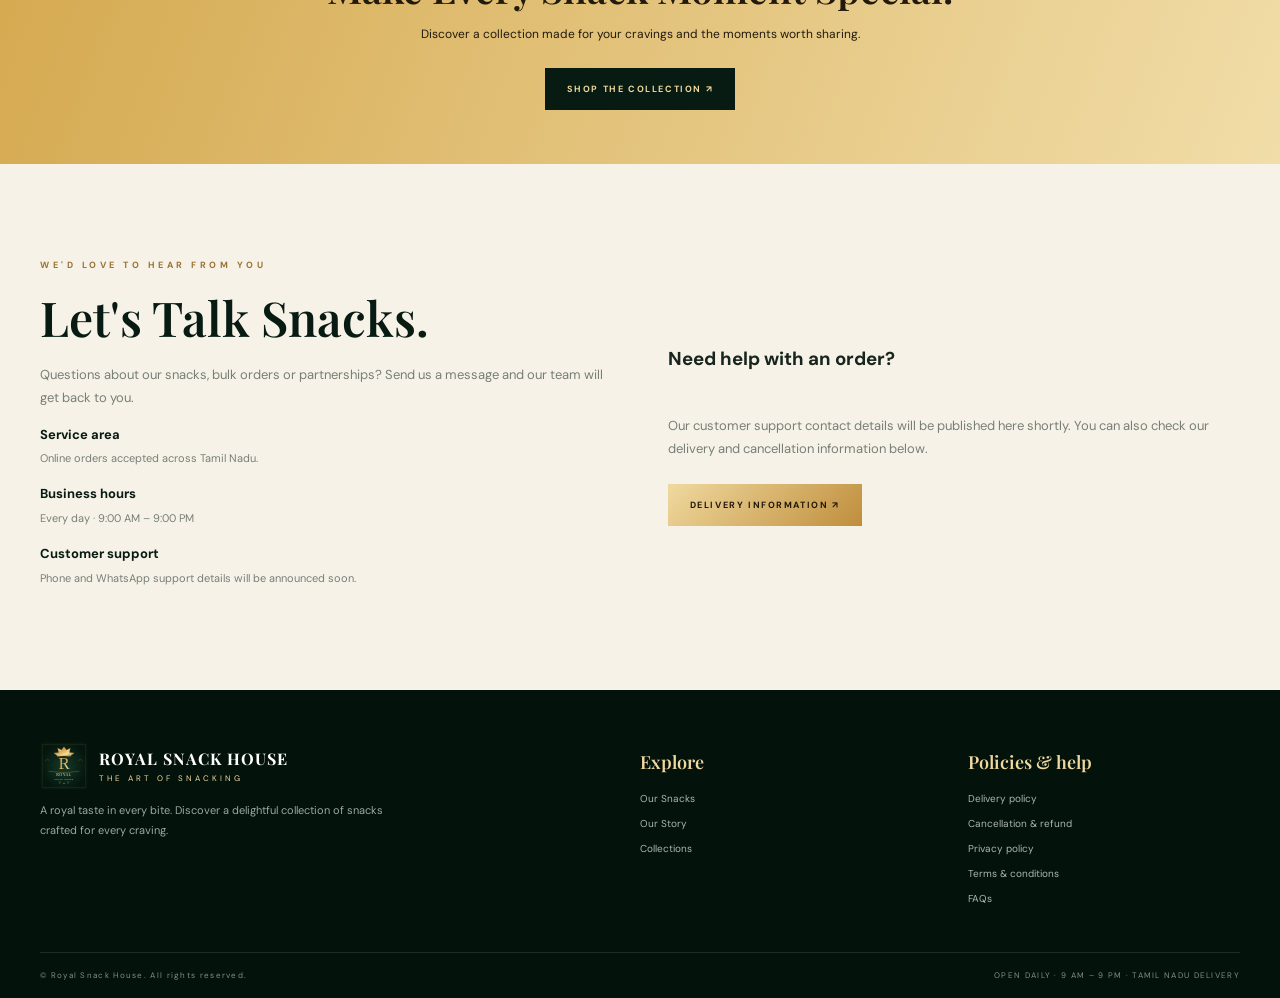
==== commit 2bae7667: "Add bulk orders, Royal Wallet and ambassador program" ====
--- a/index.html
+++ b/index.html
@@ -5,7 +5,7 @@
 <title>Royal Snack House | A Royal Taste in Every Bite</title>
 <link rel="preconnect" href="https://fonts.googleapis.com"><link rel="preconnect" href="https://fonts.gstatic.com" crossorigin>
 <link href="https://fonts.googleapis.com/css2?family=DM+Sans:wght@400;500;600;700&family=Playfair+Display:wght@500;600;700;800&display=swap" rel="stylesheet">
-<link rel="stylesheet" href="style.css?v=20261125-spinpreorder"></head><body>
+<link rel="stylesheet" href="style.css?v=20261125-spinpreorder"><style>.festival-strip{background:#102b20;color:#f3e4c4;padding:42px 0;text-align:center}.festival-strip h2{font:600 32px Georgia;margin:8px}.festival-strip p{color:#e0d3b9}.box-size-control,.box-note-control{display:inline-grid;gap:7px;margin:0 12px 18px 0;min-width:210px;font-size:12px;color:#536057}.box-size-control select,.box-note-control input{padding:10px;border:1px solid #d9d1c2;background:white}.box-qty-label{display:flex;align-items:center;gap:6px;margin-top:7px;font-size:10px}.box-qty-label select{width:65px;padding:5px}</style><style>.flash-sale-section{padding:70px 0;background:#f5f0e6}.flash-sale-card{background:#fffdf8;border:1px solid #d9c7a5;padding:14px;display:grid;gap:8px}.flash-sale-card img{width:100%;aspect-ratio:1.35;object-fit:cover}.flash-sale-card h3{margin:4px 0}.flash-sale-price{font-size:20px;color:#9b6b2e;font-weight:800}.flash-sale-price del{font-size:13px;color:#888;margin-left:7px}.flash-sale-timer{font-size:11px;letter-spacing:.7px;color:#7b633d}.flash-sale-card button{background:#173b2a;color:#f3d99f;padding:11px;border:0;cursor:pointer}</style><style>.bulk-order-form{max-width:850px;margin:30px auto;padding:26px;background:#f7f3e9;border:1px solid #ddcfb2;display:grid;gap:16px}.bulk-order-form label{display:grid;gap:7px;font-size:13px}.bulk-order-form input,.bulk-order-form textarea{padding:12px;border:1px solid #d8cbb3;background:#fff;font:inherit}.bulk-order-form textarea{min-height:90px}.bulk-order-form .two{display:grid;grid-template-columns:repeat(2,minmax(0,1fr));gap:14px}@media(max-width:620px){.bulk-order-form .two{grid-template-columns:1fr}}</style></head><body>
 <div class="announcement">A ROYAL TASTE IN EVERY BITE <span>✦</span> CRAFTED FOR YOUR CRAVINGS</div>
 <header class="site-header"><nav class="nav shell">
 <a class="brand" href="#home"><img src="assets/royal-snack-house-logo.svg" alt="Royal Snack House emblem"><span><b>ROYAL SNACK HOUSE</b><small>THE ART OF SNACKING</small></span></a>
@@ -27,7 +27,7 @@
 </div></section>
 <section class="shop-section" id="shop"><div class="section shell"><div class="section-heading"><span class="eyebrow dark">THE ROYAL COLLECTION</span><h2>Our Signature Snacks</h2><p>Choose your cravings. Your next favourite is waiting.</p></div>
 <div class="shop-controls"><input id="searchInput" type="search" placeholder="Search your favourite snack…" aria-label="Search snacks"><select id="sortProducts" class="sort-select" aria-label="Sort products"><option value="featured">Featured</option><option value="price-low">Price: low to high</option><option value="price-high">Price: high to low</option><option value="name">Name: A to Z</option></select><div class="filter-row"><button class="filter active" data-filter="All">All snacks</button><button class="filter" data-filter="Traditional">Traditional</button><button class="filter" data-filter="Crunchy">Crunchy</button><button class="filter" data-filter="Spicy">Spicy</button><button class="filter" data-filter="Combos">Combos</button></div></div><div class="product-grid" id="productGrid"></div></div></section>
-<section class="story-section" id="story"><div class="story-inner shell"><div class="story-mark"><img src="assets/royal-snack-house-logo.svg" alt="Royal Snack House emblem"></div><div class="story-copy"><span class="eyebrow">THE STORY BEHIND THE CRUNCH</span><h2>A Royal Love<br>for Snacks.</h2><p>We believe the best moments are often shared over something delicious. Our purpose is simple: bring snack lovers a delightful selection of flavours, textures and timeless favourites, with care in every detail.</p><p>We're creating a snack experience that feels special — from the first look to the very last bite.</p><div class="promise-row"><div><b>Our Standard</b><small>Quality comes first</small></div><div><b>Our Passion</b><small>Flavour-led choices</small></div><div><b>Our Promise</b><small>A memorable bite</small></div></div></div></div></section>
+<section class="flash-sale-section" id="flashSaleSection" hidden><div class="shell"><div class="section-heading"><span class="eyebrow dark">LIMITED-TIME ROYAL DEALS</span><h2>Flash Sale</h2><p>Limited quantities. Sale prices are confirmed at checkout.</p></div><div id="flashSaleGrid" class="product-grid"></div></div></section><section class="section shell" id="bulk-orders"><div class="section-heading"><span class="eyebrow dark">FOR CELEBRATIONS & BUSINESSES</span><h2>Corporate & Bulk Orders</h2><p>Planning a function, office event or festive gifting? Tell us what you need and our team will prepare a quote.</p></div><form id="bulkOrderForm" class="bulk-order-form"><div class="two"><label>Contact name<input name="contact_name" required minlength="2"></label><label>Business / organisation<input name="business_name"></label><label>Email<input name="email" type="email"></label><label>Phone<input name="phone" required minlength="10"></label><label>Event date<input name="event_date" type="date"></label><label>Estimated quantity<input name="estimated_quantity" type="number" min="10" max="100000" required></label><label>Delivery location<input name="delivery_location" required></label><label>Budget range<input name="budget_range" placeholder="e.g. ₹10,000–₹25,000"></label></div><label>Snack requirements<textarea name="product_requirements" required minlength="5" placeholder="List snacks, pack sizes, hamper requirements…"></textarea></label><label>Additional notes<textarea name="notes"></textarea></label><button class="gold-button" type="submit">Request a bulk quote ↗</button><p id="bulkOrderStatus" role="status"></p></form></section><section class="story-section" id="story"><div class="story-inner shell"><div class="story-mark"><img src="assets/royal-snack-house-logo.svg" alt="Royal Snack House emblem"></div><div class="story-copy"><span class="eyebrow">THE STORY BEHIND THE CRUNCH</span><h2>A Royal Love<br>for Snacks.</h2><p>We believe the best moments are often shared over something delicious. Our purpose is simple: bring snack lovers a delightful selection of flavours, textures and timeless favourites, with care in every detail.</p><p>We're creating a snack experience that feels special — from the first look to the very last bite.</p><div class="promise-row"><div><b>Our Standard</b><small>Quality comes first</small></div><div><b>Our Passion</b><small>Flavour-led choices</small></div><div><b>Our Promise</b><small>A memorable bite</small></div></div></div></div></section>
 <section class="section shell" id="delivery"><div class="section-heading"><span class="eyebrow dark">DELIVERED TO YOUR DOOR</span><h2>Tamil Nadu, We're On Our Way.</h2><p>We currently plan delivery across Tamil Nadu, with a simple flat-rate offer.</p></div><div class="collection-grid"><article class="collection-card"><span class="collection-symbol">₹</span><b>₹40 Delivery</b><small>Flat delivery charge on orders below ₹500</small></article><article class="collection-card"><span class="collection-symbol">✦</span><b>Free Delivery</b><small>On orders of ₹500 and above</small></article><article class="collection-card"><span class="collection-symbol">⌁</span><b>2–3 Days</b><small>Estimated delivery after order confirmation</small></article><article class="collection-card"><span class="collection-symbol">◷</span><b>9 AM – 9 PM</b><small>Business hours, every day</small></article></div><p style="text-align:center;color:#777f77;font-size:11px;margin-top:20px">No minimum order value. Delivery timelines may vary by destination and service availability.</p></section>
 <section class="royal-perks"><div class="shell royal-perks-inner"><div><span>♛</span><b>ROYAL REWARDS</b><small>Earn points with every eligible order</small></div><div><span>✦</span><b>MEMBER PRIVILEGES</b><small>Unlock better perks as you shop</small></div><div><span>♡</span><b>MADE TO BE SHARED</b><small>Discover favourites for every occasion</small></div></div></section>
 <section class="section shell" id="customer-love"><div class="section-heading"><span class="eyebrow dark">A WORD FROM OUR CUSTOMERS</span><h2>Loved for Every Crunch.</h2><p>Real feedback shared by Royal Snack House customers.</p></div><div id="homeReviews" class="home-reviews"><article class="home-review-empty">Customer reviews will appear here after they are approved.</article></div></section>
